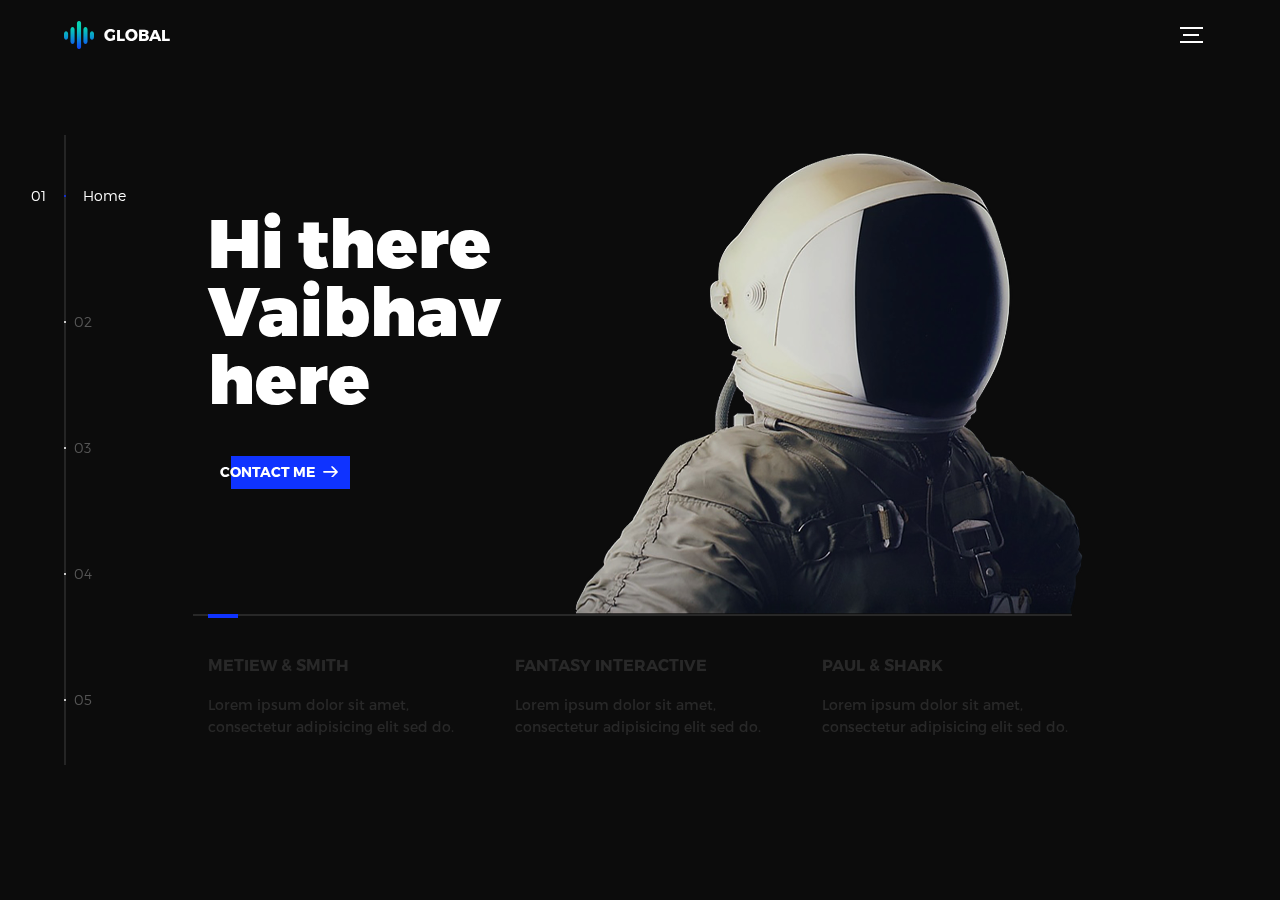
==== index.html @ 896d5d70 "Add files via upload" ====
<!DOCTYPE html>
<html lang="en">
<head>
  <title>Global</title>
  <meta charset="utf-8">
  <meta name="viewport" content="width=device-width, initial-scale=1">
  <meta http-equiv="X-UA-Compatible" content="IE=edge">
  <meta name="description" content="HTML5 website template">
  <meta name="keywords" content="global, template, html, sass, jquery">
  <meta name="author" content="Bucky Maler">
  <link rel="stylesheet" href="assets/css/main.css">
</head>
<body>

<!-- notification for small viewports and landscape oriented smartphones -->
<div class="device-notification">
  <a class="device-notification--logo" href="#0">
    <img src="assets/img/logo.png" alt="Global">
    <p>Global</p>
  </a>
  <p class="device-notification--message">Global has so much to offer that we must request you orient your device to portrait or find a larger screen. You won't be disappointed.</p>
</div>

<div class="perspective effect-rotate-left">
  <div class="container"><div class="outer-nav--return"></div>
    <div id="viewport" class="l-viewport">
      <div class="l-wrapper">
        <header class="header">
          <a class="header--logo" href="#0">
            <img src="assets/img/logo.png" alt="Global">
            <p>Global</p>
          </a>
          <button class="header--cta cta">contact me Us</button>
          <div class="header--nav-toggle">
            <span></span>
          </div>
        </header>
        <nav class="l-side-nav">
          <ul class="side-nav">
            <li class="is-active"><span>Home</span></li>
            <li><span>Works</span></li>
            <li><span>About</span></li>
            <li><span>Contact</span></li>
            <li><span>Lets Connect</span></li>
          </ul>
        </nav>
        <ul class="l-main-content main-content">
          <li class="l-section section section--is-active">
            <div class="intro">
              <div class="intro--banner">
                <h1>Hi there<br>Vaibhav<br>here</h1>
                <button class="cta">Contact me
                  <svg version="1.1" id="Layer_1" xmlns="http://www.w3.org/2000/svg" xmlns:xlink="http://www.w3.org/1999/xlink" x="0px" y="0px" viewBox="0 0 150 118" style="enable-background:new 0 0 150 118;" xml:space="preserve">
                  <g transform="translate(0.000000,118.000000) scale(0.100000,-0.100000)">
                    <path d="M870,1167c-34-17-55-57-46-90c3-15,81-100,194-211l187-185l-565-1c-431,0-571-3-590-13c-55-28-64-94-18-137c21-20,33-20,597-20h575l-192-193C800,103,794,94,849,39c20-20,39-29,61-29c28,0,63,30,298,262c147,144,272,271,279,282c30,51,23,60-219,304C947,1180,926,1196,870,1167z"/>
                  </g>
                  </svg>
                  <span class="btn-background"></span>
                </button>
                <img src="assets/img/introduction-visual.png" alt="Welcome">
              </div>
              <div class="intro--options">
                <a href="#0">
                  <h3>Metiew &amp; Smith</h3>
                  <p>Lorem ipsum dolor sit amet, consectetur adipisicing elit sed do.</p>
                </a>
                <a href="#0">
                  <h3>Fantasy interactive</h3>
                  <p>Lorem ipsum dolor sit amet, consectetur adipisicing elit sed do.</p>
                </a>
                <a href="#0">
                  <h3>Paul &amp; shark</h3>
                  <p>Lorem ipsum dolor sit amet, consectetur adipisicing elit sed do.</p>
                </a>
              </div>
            </div>
          </li>
          <li class="l-section section">
            <div class="work">
              <h2>Selected work</h2>
              <div class="work--lockup">
                <ul class="slider">
                  <li class="slider--item slider--item-left">
                    <a href="#0">
                      <div class="slider--item-image">
                        <img src="assets/img/work-victory.jpg" alt="Victory">
                      </div>
                      <p class="slider--item-title">Victory</p>
                      <p class="slider--item-description">Lorem ipsum dolor sit amet, consectetur adipisicing elit sed do.</p>
                    </a>
                  </li>
                  <li class="slider--item slider--item-center">
                    <a href="#0">
                      <div class="slider--item-image">
                        <img src="assets/img/work-metiew-smith.jpg" alt="Metiew and Smith">
                      </div>
                      <p class="slider--item-title">Metiew &amp; Smith</p>
                      <p class="slider--item-description">Lorem ipsum dolor sit amet, consectetur adipisicing elit sed do.</p>
                    </a>
                  </li>
                  <li class="slider--item slider--item-right">
                    <a href="#0">
                      <div class="slider--item-image">
                        <img src="assets/img/work-alex-nowak.jpg" alt="Alex Nowak">
                      </div>
                      <p class="slider--item-title">Alex Nowak</p>
                      <p class="slider--item-description">Lorem ipsum dolor sit amet, consectetur adipisicing elit sed do.</p>
                    </a>
                  </li>
                </ul>
                <div class="slider--prev">
                  <svg version="1.1" id="Layer_1" xmlns="http://www.w3.org/2000/svg" xmlns:xlink="http://www.w3.org/1999/xlink" x="0px" y="0px"
                  viewBox="0 0 150 118" style="enable-background:new 0 0 150 118;" xml:space="preserve">
                  <g transform="translate(0.000000,118.000000) scale(0.100000,-0.100000)">
                    <path d="M561,1169C525,1155,10,640,3,612c-3-13,1-36,8-52c8-15,134-145,281-289C527,41,562,10,590,10c22,0,41,9,61,29
                    c55,55,49,64-163,278L296,510h575c564,0,576,0,597,20c46,43,37,109-18,137c-19,10-159,13-590,13l-565,1l182,180
                    c101,99,187,188,193,199c16,30,12,57-12,84C631,1174,595,1183,561,1169z"/>
                  </g>
                  </svg>
                </div>
                <div class="slider--next">
                  <svg version="1.1" id="Layer_1" xmlns="http://www.w3.org/2000/svg" xmlns:xlink="http://www.w3.org/1999/xlink" x="0px" y="0px" viewBox="0 0 150 118" style="enable-background:new 0 0 150 118;" xml:space="preserve">
                  <g transform="translate(0.000000,118.000000) scale(0.100000,-0.100000)">
                    <path d="M870,1167c-34-17-55-57-46-90c3-15,81-100,194-211l187-185l-565-1c-431,0-571-3-590-13c-55-28-64-94-18-137c21-20,33-20,597-20h575l-192-193C800,103,794,94,849,39c20-20,39-29,61-29c28,0,63,30,298,262c147,144,272,271,279,282c30,51,23,60-219,304C947,1180,926,1196,870,1167z"/>
                  </g>
                  </svg>
                </div>
              </div>
            </div>
          </li>
          <li class="l-section section">
            <div class="about">
              <div class="about--banner">
                <h2>We<br>believe in<br>passionate<br>people</h2>
                <a href="#0">Career
                  <span>
                    <svg version="1.1" id="Layer_1" xmlns="http://www.w3.org/2000/svg" xmlns:xlink="http://www.w3.org/1999/xlink" x="0px" y="0px" viewBox="0 0 150 118" style="enable-background:new 0 0 150 118;" xml:space="preserve">
                    <g transform="translate(0.000000,118.000000) scale(0.100000,-0.100000)">
                      <path d="M870,1167c-34-17-55-57-46-90c3-15,81-100,194-211l187-185l-565-1c-431,0-571-3-590-13c-55-28-64-94-18-137c21-20,33-20,597-20h575l-192-193C800,103,794,94,849,39c20-20,39-29,61-29c28,0,63,30,298,262c147,144,272,271,279,282c30,51,23,60-219,304C947,1180,926,1196,870,1167z"/>
                    </g>
                    </svg>
                  </span>
                </a>
                <img src="assets/img/about-visual.png" alt="About Us">
              </div>
              <div class="about--options">
                <a href="#0">
                  <h3>Winners</h3>
                </a>
                <a href="#0">
                  <h3>Philosophy</h3>
                </a>
                <a href="#0">
                  <h3>History</h3>
                </a>
              </div>
            </div>
          </li>
          <li class="l-section section">
            <div class="contact">
              <div class="contact--lockup">
                <div class="modal">
                  <div class="modal--information">
                    <p>Pawia 5, 31-154 Kraków, Poland</p>
                    <a href="mailto:ouremail@gmail.com">ouremail@gmail.com</a>
                    <a href="tel:+148126287560">+48 12 628 75 60</a>
                  </div>
                  <ul class="modal--options">
                    <li><a href="#0">Bēhance</a></li>
                    <li><a href="#0">dribbble</a></li>
                    <li><a href="mailto:ouremail@gmail.com">Contact Us</a></li>
                  </ul>
                </div>
              </div>
            </div>
          </li>
          <li class="l-section section">
            <div class="hire">
              <h2>You want us to do</h2>
              <!-- checkout formspree.io for easy form setup -->
              <form class="work-request">
                <div class="work-request--options">
                  <span class="options-a">
                    <input id="opt-1" type="checkbox" value="Video editing">
                    <label for="opt-1">
                      <svg version="1.1" id="Layer_1" xmlns="http://www.w3.org/2000/svg" xmlns:xlink="http://www.w3.org/1999/xlink" x="0px" y="0px"
                      viewBox="0 0 150 111" style="enable-background:new 0 0 150 111;" xml:space="preserve">
                      <g transform="translate(0.000000,111.000000) scale(0.100000,-0.100000)">
                        <path d="M950,705L555,310L360,505C253,612,160,700,155,700c-6,0-44-34-85-75l-75-75l278-278L550-5l475,475c261,261,475,480,475,485c0,13-132,145-145,145C1349,1100,1167,922,950,705z"/>
                      </g>
                      </svg>
                      Video editing
                    </label>
                    <input id="opt-2" type="checkbox" value="graphic design">
                    <label for="opt-2">
                      <svg version="1.1" id="Layer_1" xmlns="http://www.w3.org/2000/svg" xmlns:xlink="http://www.w3.org/1999/xlink" x="0px" y="0px"
                      viewBox="0 0 150 111" style="enable-background:new 0 0 150 111;" xml:space="preserve">
                      <g transform="translate(0.000000,111.000000) scale(0.100000,-0.100000)">
                        <path d="M950,705L555,310L360,505C253,612,160,700,155,700c-6,0-44-34-85-75l-75-75l278-278L550-5l475,475c261,261,475,480,475,485c0,13-132,145-145,145C1349,1100,1167,922,950,705z"/>
                      </g>
                      </svg>
                      Graphic Design
                    </label>
                    <input id="opt-3" type="checkbox" value="motion design">
                    <label for="opt-3">
                      <svg version="1.1" id="Layer_1" xmlns="http://www.w3.org/2000/svg" xmlns:xlink="http://www.w3.org/1999/xlink" x="0px" y="0px"
                      viewBox="0 0 150 111" style="enable-background:new 0 0 150 111;" xml:space="preserve">
                      <g transform="translate(0.000000,111.000000) scale(0.100000,-0.100000)">
                        <path d="M950,705L555,310L360,505C253,612,160,700,155,700c-6,0-44-34-85-75l-75-75l278-278L550-5l475,475c261,261,475,480,475,485c0,13-132,145-145,145C1349,1100,1167,922,950,705z"/>
                      </g>
                      </svg>
                      Motion Design
                    </label>
                  </span>
                  <span class="options-b">
                    <input id="opt-5" type="checkbox" value="webdesign">
                    <label for="opt-5">
                      <svg version="1.1" id="Layer_1" xmlns="http://www.w3.org/2000/svg" xmlns:xlink="http://www.w3.org/1999/xlink" x="0px" y="0px"
                      viewBox="0 0 150 111" style="enable-background:new 0 0 150 111;" xml:space="preserve">
                      <g transform="translate(0.000000,111.000000) scale(0.100000,-0.100000)">
                        <path d="M950,705L555,310L360,505C253,612,160,700,155,700c-6,0-44-34-85-75l-75-75l278-278L550-5l475,475c261,261,475,480,475,485c0,13-132,145-145,145C1349,1100,1167,922,950,705z"/>
                      </g>
                      </svg>
                      Webdesign
                    </label>
                    <input id="opt-6" type="checkbox" value="marketing">
                    <label for="opt-6">
                      <svg version="1.1" id="Layer_1" xmlns="http://www.w3.org/2000/svg" xmlns:xlink="http://www.w3.org/1999/xlink" x="0px" y="0px"
                      viewBox="0 0 150 111" style="enable-background:new 0 0 150 111;" xml:space="preserve">
                      <g transform="translate(0.000000,111.000000) scale(0.100000,-0.100000)">
                        <path d="M950,705L555,310L360,505C253,612,160,700,155,700c-6,0-44-34-85-75l-75-75l278-278L550-5l475,475c261,261,475,480,475,485c0,13-132,145-145,145C1349,1100,1167,922,950,705z"/>
                      </g>
                      </svg>
                      Marketing
                    </label>
                  </span>
                </div>
                <div class="work-request--information">
                  <div class="information-name">
                    <input id="name" type="text" spellcheck="false">
                    <label for="name">Name</label>
                  </div>
                  <div class="information-email">
                    <input id="email" type="email" spellcheck="false">
                    <label for="email">Email</label>
                  </div>
                </div>
                <input type="submit" value="Send Request">
              </form>
            </div>
          </li>
        </ul>
      </div>
    </div>
  </div>
  <ul class="outer-nav">
    <li class="is-active">Home</li>
    <li>Works</li>
    <li>About</li>
    <li>Contact</li>
    <li>Lets Connect </li>
  </ul>
</div>

<script src="https://ajax.googleapis.com/ajax/libs/jquery/2.2.4/jquery.min.js"></script>
<script>window.jQuery || document.write('<script src="assets/js/vendor/jquery-2.2.4.min.js"><\/script>')</script>
<script src="assets/js/functions-min.js"></script>
</body>
</html>
---- assets/css/main.css ----
@font-face{font-family:'Montserrat';src:url("fonts/Montserrat-Black.eot");src:local("☺"),url("fonts/Montserrat-Black.woff") format("woff"),url("fonts/Montserrat-Black.ttf") format("truetype"),url("fonts/Montserrat-Black.svg") format("svg");font-weight:900;font-style:normal}@font-face{font-family:'Montserrat';src:url("fonts/Montserrat-Bold.eot");src:local("☺"),url("fonts/Montserrat-Bold.woff") format("woff"),url("fonts/Montserrat-Bold.ttf") format("truetype"),url("fonts/Montserrat-Bold.svg") format("svg");font-weight:700;font-style:normal}@font-face{font-family:'Montserrat';src:url("fonts/Montserrat-Regular.eot");src:local("☺"),url("fonts/Montserrat-Regular.woff") format("woff"),url("fonts/Montserrat-Regular.ttf") format("truetype"),url("fonts/Montserrat-Regular.svg") format("svg");font-weight:400;font-style:normal}@font-face{font-family:'Montserrat';src:url("fonts/Montserrat-Light.eot");src:local("☺"),url("fonts/Montserrat-Light.woff") format("woff"),url("fonts/Montserrat-Light.ttf") format("truetype"),url("fonts/Montserrat-Light.svg") format("svg");font-weight:300;font-style:normal}/*! normalize.css v3.0.2 | MIT License | git.io/normalize */html{font-family:sans-serif;-ms-text-size-adjust:100%;-webkit-text-size-adjust:100%}body{margin:0}article,aside,details,figcaption,figure,footer,header,hgroup,main,menu,nav,section,summary{display:block}audio,canvas,progress,video{display:inline-block;vertical-align:baseline}audio:not([controls]){display:none;height:0}[hidden],template{display:none}a{background-color:transparent}a:active,a:hover{outline:0}abbr[title]{border-bottom:1px dotted}b,strong{font-weight:bold}dfn{font-style:italic}h1{font-size:2em;margin:0.67em 0}mark{background:#ff0;color:#000}small{font-size:80%}sub,sup{font-size:75%;line-height:0;position:relative;vertical-align:baseline}sup{top:-0.5em}sub{bottom:-0.25em}img{border:0}svg:not(:root){overflow:hidden}figure{margin:1em 40px}hr{box-sizing:content-box;height:0}pre{overflow:auto}code,kbd,pre,samp{font-family:monospace, monospace;font-size:1em}button,input,optgroup,select,textarea{color:inherit;font:inherit;margin:0}button{overflow:visible}button,select{text-transform:none}button,html input[type="button"],input[type="reset"],input[type="submit"]{-webkit-appearance:button;cursor:pointer}button[disabled],html input[disabled]{cursor:default}button::-moz-focus-inner,input::-moz-focus-inner{border:0;padding:0}input{line-height:normal}input[type="checkbox"],input[type="radio"]{box-sizing:border-box;padding:0}input[type="number"]::-webkit-inner-spin-button,input[type="number"]::-webkit-outer-spin-button{height:auto}input[type="search"]{-webkit-appearance:textfield;box-sizing:content-box}input[type="search"]::-webkit-search-cancel-button,input[type="search"]::-webkit-search-decoration{-webkit-appearance:none}fieldset{border:1px solid #c0c0c0;margin:0 2px;padding:0.35em 0.625em 0.75em}legend{border:0;padding:0}textarea{overflow:auto}optgroup{font-weight:bold}table{border-collapse:collapse;border-spacing:0}td,th{padding:0}::-moz-selection{background:#FFF498}::selection{background:#FFF498}::-moz-selection{background:#FFF498}img::-moz-selection{background:transparent}img::selection{background:transparent}img::-moz-selection{background:transparent}body{-webkit-tap-highlight-color:#FFF498}body{background-color:#0c0c0c;font-size:14px;line-height:1.6;font-family:"Montserrat",sans-serif;color:#fff;-webkit-font-smoothing:antialiased;-webkit-text-size-adjust:100%}.l-viewport{position:relative;width:100%;height:100vh;box-shadow:0 0 45px 5px rgba(0,0,0,0.85);overflow:hidden}.l-wrapper{position:relative;width:1440px;max-width:90%;height:100%;margin:0 auto}.l-side-nav{position:absolute;left:0;display:-webkit-box;display:-webkit-flex;display:-ms-flexbox;display:flex;height:100%;-webkit-box-align:center;-webkit-align-items:center;-ms-flex-align:center;align-items:center}.l-side-nav::before{content:"";position:absolute;top:50%;left:0;-webkit-transform:translateY(-50%);transform:translateY(-50%);width:2px;height:70%;max-height:750px;background-color:#555;opacity:.35;z-index:10}@media (max-width: 1180px){.l-side-nav{display:none}}.l-main-content{position:relative;width:100%;height:100%;margin:0;padding:0;list-style:none}.l-section{position:absolute;width:100%;height:100%}.device-notification{display:none;position:fixed;top:0;left:0;width:100%;height:100%;-webkit-box-orient:vertical;-webkit-box-direction:normal;-webkit-flex-direction:column;-ms-flex-direction:column;flex-direction:column;-webkit-box-align:center;-webkit-align-items:center;-ms-flex-align:center;-ms-grid-row-align:center;align-items:center;-webkit-box-pack:center;-webkit-justify-content:center;-ms-flex-pack:center;justify-content:center;background-color:#0c0c0c;z-index:12}.device-notification--logo{display:-webkit-box;display:-webkit-flex;display:-ms-flexbox;display:flex;-webkit-box-align:center;-webkit-align-items:center;-ms-flex-align:center;align-items:center;text-decoration:none;color:#fff}.device-notification--logo p{margin:0 0 0 10px;font-size:16px;font-weight:700;text-transform:uppercase}.device-notification--message{width:70%;margin:30px 0 0 0;font-weight:700;text-align:center}@media (max-width: 767px) and (min-width: 601px) and (max-height: 680px){.device-notification{display:-webkit-box;display:-webkit-flex;display:-ms-flexbox;display:flex}}@media (max-width: 600px) and (min-width: 480px) and (max-height: 580px){.device-notification{display:-webkit-box;display:-webkit-flex;display:-ms-flexbox;display:flex}}@media (max-width: 736px) and (min-width: 360px) and (orientation: landscape){.device-notification{display:-webkit-box;display:-webkit-flex;display:-ms-flexbox;display:flex}}@media(max-width: 359px){.device-notification{display:-webkit-box;display:-webkit-flex;display:-ms-flexbox;display:flex}}.section{opacity:0;visibility:hidden;-webkit-transition:opacity .4s ease-in-out,visibility 0s .4s;transition:opacity .4s ease-in-out,visibility 0s .4s}.section--is-active{opacity:1;visibility:visible;z-index:1;-webkit-transition:opacity .4s ease-in-out .4s;transition:opacity .4s ease-in-out .4s}.section--next{-webkit-transform:translateY(-45px);transform:translateY(-45px);-webkit-transition:-webkit-transform .4s ease-in-out;transition:-webkit-transform .4s ease-in-out;transition:transform .4s ease-in-out;transition:transform .4s ease-in-out, -webkit-transform .4s ease-in-out}.section--prev{-webkit-transform:translateY(45px);transform:translateY(45px);-webkit-transition:-webkit-transform .4s ease-in-out;transition:-webkit-transform .4s ease-in-out;transition:transform .4s ease-in-out;transition:transform .4s ease-in-out, -webkit-transform .4s ease-in-out}.header{position:absolute;top:0;left:0;display:-webkit-box;display:-webkit-flex;display:-ms-flexbox;display:flex;width:100%;height:70px;-webkit-box-align:center;-webkit-align-items:center;-ms-flex-align:center;align-items:center;-webkit-box-pack:justify;-webkit-justify-content:space-between;-ms-flex-pack:justify;justify-content:space-between;z-index:10}.header--logo{display:-webkit-box;display:-webkit-flex;display:-ms-flexbox;display:flex;-webkit-box-align:center;-webkit-align-items:center;-ms-flex-align:center;align-items:center;text-decoration:none;color:#fff}.header--logo p{margin:0 0 0 10px;font-size:16px;font-weight:700;text-transform:uppercase}.header--nav-toggle{display:-webkit-box;display:-webkit-flex;display:-ms-flexbox;display:flex;width:50px;height:50px;-webkit-box-orient:vertical;-webkit-box-direction:normal;-webkit-flex-direction:column;-ms-flex-direction:column;flex-direction:column;-webkit-box-align:center;-webkit-align-items:center;-ms-flex-align:center;align-items:center;-webkit-box-pack:center;-webkit-justify-content:center;-ms-flex-pack:center;justify-content:center;cursor:pointer}.header--nav-toggle span,.header--nav-toggle::before,.header--nav-toggle::after{content:"";position:relative;width:16px;height:2px;background-color:#fff}.header--nav-toggle::before{bottom:5px;width:23px}.header--nav-toggle::after{top:5px;width:23px}.header--cta{position:absolute;top:50%;left:50%;-webkit-transform:translate(-50%, -50%);transform:translate(-50%, -50%);padding:0 20px;line-height:30px;text-decoration:none;color:#fff;font-weight:700;text-transform:uppercase;background-color:#0f33ff;border:none;opacity:0;visibility:hidden;-webkit-transition:opacity .4s ease-in-out,visibility 0s .4s;transition:opacity .4s ease-in-out,visibility 0s .4s}.header--cta:focus{outline:none}.header--cta.is-active{opacity:1;visibility:visible;-webkit-transition:opacity .4s ease-in-out .4s;transition:opacity .4s ease-in-out .4s}@media (max-width: 767px){.header--cta{display:none}}.side-nav{position:relative;display:-webkit-box;display:-webkit-flex;display:-ms-flexbox;display:flex;width:100px;height:70%;max-height:750px;-webkit-box-orient:vertical;-webkit-box-direction:normal;-webkit-flex-direction:column;-ms-flex-direction:column;flex-direction:column;-webkit-justify-content:space-around;-ms-flex-pack:distribute;justify-content:space-around;margin:0;padding:0;list-style-position:inside;z-index:10}.side-nav>li{position:relative;top:-5px;color:#fff;font-size:6px;cursor:pointer}.side-nav>li span{position:relative;top:3px;left:10px;color:#fff;font-size:14px;font-weight:300;opacity:0;visibility:hidden}.side-nav>li::before{position:absolute;top:3px;left:10px;color:#555;font-size:14px;font-weight:300}.side-nav li:nth-child(1)::before{content:"01"}.side-nav li:nth-child(2)::before{content:"02"}.side-nav li:nth-child(3)::before{content:"03"}.side-nav li:nth-child(4)::before{content:"04"}.side-nav li:nth-child(5)::before{content:"05"}.side-nav li.is-active{color:#0f33ff;-webkit-transition:color .4s ease-in-out;transition:color .4s ease-in-out}.side-nav li.is-active span{opacity:1;visibility:visible;-webkit-transition:opacity .4s ease-in-out;transition:opacity .4s ease-in-out}.side-nav li.is-active::before{left:-33px;color:#fff}.intro{position:relative;display:-webkit-box;display:-webkit-flex;display:-ms-flexbox;display:flex;width:900px;max-width:75%;height:100%;-webkit-box-orient:vertical;-webkit-box-direction:normal;-webkit-flex-direction:column;-ms-flex-direction:column;flex-direction:column;-webkit-box-pack:center;-webkit-justify-content:center;-ms-flex-pack:center;justify-content:center;margin:0 auto}@media (max-width: 1180px){.intro{max-width:100%}}.intro--banner{position:relative;height:475px}.intro--banner::before{content:"";position:absolute;bottom:20px;left:-15px;right:0;height:2px;background-color:#282828}.intro--banner::after{content:"";position:absolute;bottom:18px;left:0;width:30px;height:4px;background-color:#0f33ff}.intro--banner h1{position:relative;font-size:68px;font-weight:900;line-height:1;z-index:1}.intro--banner button{position:relative;padding:5px 17px 5px 12px;font-weight:700;text-transform:uppercase;background-color:transparent;border:none}.intro--banner button .btn-background{position:absolute;top:0;left:23px;right:0;height:100%;background-color:#0f33ff;z-index:-1;-webkit-transition:left .2s ease-in-out;transition:left .2s ease-in-out}.intro--banner button:hover .btn-background{left:0}.intro--banner button:focus{outline:none}.intro--banner button svg{position:relative;left:5px;width:15px;fill:#fff}.intro--banner img{position:absolute;bottom:21px;right:-12px}.intro--options{display:-webkit-box;display:-webkit-flex;display:-ms-flexbox;display:flex;-webkit-box-pack:justify;-webkit-justify-content:space-between;-ms-flex-pack:justify;justify-content:space-between;margin:0;padding:0;list-style:none}.intro--options>a{max-width:250px;text-decoration:none;color:#282828;-webkit-transition:color .2s ease-in-out;transition:color .2s ease-in-out}.intro--options>a:hover{color:#fff}.intro--options h3{font-size:16px;text-transform:uppercase}.intro--options p{margin-bottom:0}@media (max-width: 900px){.intro--banner{height:380px}.intro--banner h1{font-size:55px}.intro--banner img{width:430px}.intro--options>a{margin-right:30px}.intro--options>a:last-child{margin-right:0}}@media (max-width: 767px){.intro--banner{height:305px}.intro--banner h1{font-size:44px}.intro--banner img{width:330px}.intro--options{display:block}.intro--options>a{display:block;max-width:100%;margin:0 0 30px 0}.intro--options>a:last-child{margin-bottom:0}}@media (max-width: 600px){.intro--banner{height:360px}.intro--banner h1{font-size:55px}.intro--banner img{display:none}}@media (max-width: 600px) and (max-height: 750px){.intro--banner{height:auto}.intro--banner::before,.intro--banner::after{display:none}.intro--banner h1{margin-top:0}.intro--options{display:none}}.work{position:relative;display:-webkit-box;display:-webkit-flex;display:-ms-flexbox;display:flex;width:960px;max-width:80%;height:100%;-webkit-box-orient:vertical;-webkit-box-direction:normal;-webkit-flex-direction:column;-ms-flex-direction:column;flex-direction:column;-webkit-box-pack:center;-webkit-justify-content:center;-ms-flex-pack:center;justify-content:center;margin:0 auto}@media (max-width: 1180px){.work{max-width:100%}}.work h2{margin:0 0 20px 0;font-size:30px;text-align:center}.work--lockup{position:relative}.work--lockup .slider{position:relative;display:-webkit-box;display:-webkit-flex;display:-ms-flexbox;display:flex;width:80%;margin:0 auto;padding:0;list-style:none}.work--lockup .slider--item{position:absolute;display:none;text-align:center}.work--lockup .slider--item a{text-decoration:none;color:#858585}.work--lockup .slider--item-title{margin-top:10px;font-size:12px;font-weight:700;text-transform:uppercase}.work--lockup .slider--item-description{display:none;max-width:250px;margin:0 auto}.work--lockup .slider--item-image{width:150px;height:150px;margin:0 auto;border-radius:50%;overflow:hidden}.work--lockup .slider--item-image img{width:100%}.work--lockup .slider--item-left{top:50%;left:0;-webkit-transform:translateY(-50%);transform:translateY(-50%);display:block}.work--lockup .slider--item-right{top:50%;right:0;-webkit-transform:translateY(-50%);transform:translateY(-50%);display:block}.work--lockup .slider--item-center{position:relative;top:30px;left:50%;-webkit-transform:translateX(-50%);transform:translateX(-50%);display:block}.work--lockup .slider--item-center a{color:#fff}.work--lockup .slider--item-center .slider--item-title{margin-top:25px;font-size:16px}.work--lockup .slider--item-center .slider--item-description{display:block}.work--lockup .slider--item-center .slider--item-image{width:300px;height:300px}.work--lockup .slider--next,.work--lockup .slider--prev{position:absolute;top:160px;display:-webkit-box;display:-webkit-flex;display:-ms-flexbox;display:flex;width:50px;height:50px;-webkit-box-align:center;-webkit-align-items:center;-ms-flex-align:center;align-items:center;-webkit-box-pack:center;-webkit-justify-content:center;-ms-flex-pack:center;justify-content:center;background-color:#282828;border-radius:50%;cursor:pointer}.work--lockup .slider--next svg,.work--lockup .slider--prev svg{width:20px;fill:#fff}.work--lockup .slider--next{right:0}.work--lockup .slider--prev{left:0}@media (max-width: 900px){.work--lockup .slider--item-image{width:120px;height:120px}.work--lockup .slider--item-center .slider--item-image{width:240px;height:240px}.work--lockup .slider--next,.work--lockup .slider--prev{top:130px}}@media (max-width: 767px){.work--lockup .slider{width:75%}.work--lockup .slider--item-image{width:90px;height:90px}.work--lockup .slider--item-center .slider--item-image{width:190px;height:190px}.work--lockup .slider--next,.work--lockup .slider--prev{top:105px}}@media (max-width: 600px){.work--lockup .slider{width:auto}.work--lockup .slider--item-left,.work--lockup .slider--item-right{display:none}}.about{position:relative;display:-webkit-box;display:-webkit-flex;display:-ms-flexbox;display:flex;width:900px;max-width:75%;height:100%;-webkit-box-orient:vertical;-webkit-box-direction:normal;-webkit-flex-direction:column;-ms-flex-direction:column;flex-direction:column;-webkit-box-pack:center;-webkit-justify-content:center;-ms-flex-pack:center;justify-content:center;margin:0 auto}@media (max-width: 1180px){.about{max-width:100%}}.about--banner{position:relative;height:475px}.about--banner::before{content:"";position:absolute;top:20px;left:200px;-webkit-transform:rotate(-25deg);transform:rotate(-25deg);border:5px solid #0f33ff;border-right-color:transparent;border-bottom-color:transparent}.about--banner::after{content:"";position:absolute;top:75px;left:400px;-webkit-transform:rotate(45deg);transform:rotate(45deg);width:10px;height:10px;background-color:#0f33ff}.about--banner h2{position:relative;margin-top:35px;font-size:68px;font-weight:900;line-height:1;z-index:1}.about--banner h2::before{content:"";position:absolute;top:60px;left:268px;width:30px;height:30px;background-color:#0f33ff;border-radius:50%}.about--banner h2::after{content:"";position:absolute;top:255px;left:255px;width:10px;height:10px;background-color:#0f33ff}.about--banner a{padding:5px 17px 5px 0;text-decoration:none;color:#fff;font-weight:700;text-transform:uppercase;background-color:transparent}.about--banner a:hover svg{left:10px}.about--banner a svg{position:relative;left:5px;width:15px;fill:#fff;-webkit-transition:left .2s ease-in-out;transition:left .2s ease-in-out}.about--banner img{position:absolute;bottom:-90px;right:-12px}.about--options{display:-webkit-box;display:-webkit-flex;display:-ms-flexbox;display:flex;max-width:600px;-webkit-box-pack:justify;-webkit-justify-content:space-between;-ms-flex-pack:justify;justify-content:space-between;margin:0;padding:0;list-style:none}.about--options>a{position:relative;width:150px;height:75px;text-decoration:none;color:#fff;border:10px solid #0f33ff;background-position:center;background-size:cover;background-repeat:no-repeat}.about--options>a:nth-child(1){background-image:url("../img/about-winners.jpg")}.about--options>a:nth-child(2){background-image:url("../img/about-philosophy.jpg")}.about--options>a:nth-child(3){background-image:url("../img/about-history.jpg")}.about--options>a:hover h3{bottom:-50px}.about--options h3{position:absolute;bottom:-38px;left:10px;font-size:16px;text-transform:uppercase;-webkit-transition:bottom .2s ease-in-out,left .2s ease-in-out;transition:bottom .2s ease-in-out,left .2s ease-in-out}@media (max-width: 767px){.about--banner{height:305px}.about--banner::before{top:0;left:125px}.about--banner::after{top:35px;left:260px}.about--banner h2{margin-top:10px;font-size:44px}.about--banner h2::before{top:28px;left:168px}.about--banner h2::after{top:163px;left:163px}.about--banner img{width:315px}}@media (max-width: 600px){.about--banner{height:auto}.about--banner::before{left:155px}.about--banner::after{left:310px}.about--banner h2{margin-top:0;font-size:55px}.about--banner h2::before{top:43px;left:214px}.about--banner h2::after{top:205px;left:205px}.about--banner img{display:none}.about--options{display:none}}.contact{position:fixed;top:0;left:0;width:100%;height:100%;background-image:url("../img/contact-visual.png");background-position:center;background-size:cover;background-repeat:no-repeat}.contact--lockup{position:relative;display:-webkit-box;display:-webkit-flex;display:-ms-flexbox;display:flex;width:900px;max-width:75%;height:100%;-webkit-box-align:center;-webkit-align-items:center;-ms-flex-align:center;align-items:center;-webkit-box-pack:end;-webkit-justify-content:flex-end;-ms-flex-pack:end;justify-content:flex-end;margin:0 auto}@media (max-width: 1180px){.contact--lockup{max-width:90%}}@media (max-width: 767px){.contact--lockup{-webkit-box-pack:center;-webkit-justify-content:center;-ms-flex-pack:center;justify-content:center}}.contact--lockup .modal{padding:45px 45px;text-align:center;background-color:#0c0c0c;box-shadow:0 0 30px 0 rgba(0,0,0,0.75)}.contact--lockup .modal--information p,.contact--lockup .modal--information a{display:block;margin:14px 0;text-decoration:none;color:#fff;font-weight:700}.contact--lockup .modal--information p{margin-top:0}.contact--lockup .modal--options{margin:0;padding:0;list-style:none}.contact--lockup .modal--options>li{width:130px;margin:0 auto 25px auto}.contact--lockup .modal--options li:nth-child(1){background-color:#1769ff}.contact--lockup .modal--options li:nth-child(2){background-color:#ea4c89}.contact--lockup .modal--options li:nth-child(3){margin-bottom:0;background-color:#0f33ff;text-transform:uppercase}.contact--lockup .modal--options a{display:block;width:100%;padding:8px 0;text-decoration:none;color:#fff;font-weight:700}.hire{position:relative;display:-webkit-box;display:-webkit-flex;display:-ms-flexbox;display:flex;width:700px;max-width:75%;height:100%;-webkit-box-orient:vertical;-webkit-box-direction:normal;-webkit-flex-direction:column;-ms-flex-direction:column;flex-direction:column;-webkit-box-pack:center;-webkit-justify-content:center;-ms-flex-pack:center;justify-content:center;margin:0 auto}@media (max-width: 1180px){.hire{max-width:100%}}.hire h2{margin:0 0 20px 0;font-size:30px;text-align:center}.work-request{display:-webkit-box;display:-webkit-flex;display:-ms-flexbox;display:flex;width:100%;-webkit-box-orient:vertical;-webkit-box-direction:normal;-webkit-flex-direction:column;-ms-flex-direction:column;flex-direction:column;-webkit-box-align:center;-webkit-align-items:center;-ms-flex-align:center;align-items:center;color:#fff}.work-request input[type="submit"]{width:400px;max-width:100%;line-height:50px;font-size:16px;font-weight:700;text-transform:uppercase;background-color:#0f33ff;border:none;border-radius:0}.work-request input[type="submit"]:focus{outline:none}.work-request--options{display:-webkit-box;display:-webkit-flex;display:-ms-flexbox;display:flex;width:100%;-webkit-box-orient:vertical;-webkit-box-direction:normal;-webkit-flex-direction:column;-ms-flex-direction:column;flex-direction:column;-webkit-box-align:center;-webkit-align-items:center;-ms-flex-align:center;align-items:center;margin:30px 0}.work-request--options .options-a{display:-webkit-box;display:-webkit-flex;display:-ms-flexbox;display:flex;width:100%;-webkit-box-pack:justify;-webkit-justify-content:space-between;-ms-flex-pack:justify;justify-content:space-between}.work-request--options .options-b{display:-webkit-box;display:-webkit-flex;display:-ms-flexbox;display:flex;width:72%;-webkit-flex-wrap:wrap;-ms-flex-wrap:wrap;flex-wrap:wrap;-webkit-justify-content:space-around;-ms-flex-pack:distribute;justify-content:space-around}.work-request--options label{display:block;width:200px;margin-bottom:30px;line-height:50px;font-size:16px;font-weight:700;text-align:center;border:2px solid #fff;cursor:pointer;-webkit-transition:background-color .2s ease-in-out,border-color .2s ease-in-out;transition:background-color .2s ease-in-out,border-color .2s ease-in-out}.work-request--options label svg{position:relative;left:-5px;width:0;fill:#fff;-webkit-transition:width .2s ease-in-out;transition:width .2s ease-in-out}.work-request--options input[type="checkbox"]{display:none}.work-request--options input[type="checkbox"]:checked+label{background-color:#0f33ff;border-color:#0f33ff}.work-request--options input[type="checkbox"]:checked+label svg{width:15px}.work-request--information{display:-webkit-box;display:-webkit-flex;display:-ms-flexbox;display:flex;width:100%;-webkit-box-pack:justify;-webkit-justify-content:space-between;-ms-flex-pack:justify;justify-content:space-between;margin-bottom:60px}.work-request--information .information-name,.work-request--information .information-email{position:relative;width:45%;height:50px;font-size:30px;font-weight:300}.work-request--information input[type="text"],.work-request--information input[type="email"]{width:100%;padding:0 0 5px 0;background-color:transparent;border:none;border-bottom:1px solid #fff;border-radius:0}.work-request--information input[type="text"]:focus,.work-request--information input[type="email"]:focus{outline:none;background-color:#0c0c0c}.work-request--information label{position:absolute;top:0;left:0;pointer-events:none;-webkit-transition:top .2s ease-in-out,font-size .2s ease-in-out;transition:top .2s ease-in-out,font-size .2s ease-in-out}.work-request--information input:focus+label,.work-request--information input.has-value+label{top:-15px;font-size:14px}@media (max-width: 767px){.work-request--options{-webkit-box-orient:horizontal;-webkit-box-direction:normal;-webkit-flex-direction:row;-ms-flex-direction:row;flex-direction:row;-webkit-justify-content:space-around;-ms-flex-pack:distribute;justify-content:space-around}.work-request--options .options-a,.work-request--options .options-b{display:block;width:auto}}@media (max-width: 600px){.work-request--options{margin:20px 0}}@media (max-width: 600px) and (max-width: 415px){.work-request--options{-webkit-box-pack:justify;-webkit-justify-content:space-between;-ms-flex-pack:justify;justify-content:space-between}}@media (max-width: 600px){.work-request--options label{width:150px;margin-bottom:15px;font-size:14px}.work-request--options input[type="checkbox"]:checked+label svg{width:12px}.work-request--information{margin-bottom:30px}.work-request--information .information-name,.work-request--information .information-email{height:40px;font-size:24px}}.perspective{position:relative;width:100%;height:100%;overflow:hidden}.perspective--modalview{position:fixed;-webkit-perspective:1500px;perspective:1500px}.container{position:relative;-webkit-transform:translateZ(0) translateX(0) rotateY(0deg);transform:translateZ(0) translateX(0) rotateY(0deg);min-height:100%;outline:30px solid #0f33ff;-webkit-transition:-webkit-transform .4s;transition:-webkit-transform .4s;transition:transform .4s;transition:transform .4s, -webkit-transform .4s}.modalview .container{position:absolute;width:100%;height:100%;overflow:hidden;-webkit-backface-visibility:hidden;backface-visibility:hidden}.effect-rotate-left .container{-webkit-transform-origin:0% 50%;transform-origin:0% 50%;-webkit-transition:-webkit-transform .4s;transition:-webkit-transform .4s;transition:transform .4s;transition:transform .4s, -webkit-transform .4s}.effect-rotate-left--animate .container{-webkit-transform:translateZ(-1800px) translateX(-50%) rotateY(45deg);transform:translateZ(-1800px) translateX(-50%) rotateY(45deg);outline:30px solid #0f33ff}.outer-nav{position:absolute;top:50%;left:55%;-webkit-transform:translateY(-50%);transform:translateY(-50%);-webkit-transform-style:preserve-3d;transform-style:preserve-3d;margin:0;padding:0;list-style:none;text-align:center;visibility:hidden;-webkit-transition:visibility 0s .2s;transition:visibility 0s .2s}.outer-nav.is-vis{visibility:visible}.outer-nav--return{position:absolute;top:0;left:0;width:100%;height:100%;display:none;cursor:pointer;z-index:11}.outer-nav--return.is-vis{display:block}.outer-nav>li{-webkit-transform-style:preserve-3d;transform-style:preserve-3d;-webkit-transform:translateX(350px) translateZ(-1000px);transform:translateX(350px) translateZ(-1000px);font-size:55px;font-weight:900;opacity:0;cursor:pointer;-webkit-transition:opacity .2s,-webkit-transform .2s;transition:opacity .2s,-webkit-transform .2s;transition:transform .2s,opacity .2s;transition:transform .2s,opacity .2s,-webkit-transform .2s}.outer-nav>li.is-vis{-webkit-transform:translateX(0) translateZ(0);transform:translateX(0) translateZ(0);opacity:1;-webkit-transition:opacity .4s,-webkit-transform .4s;transition:opacity .4s,-webkit-transform .4s;transition:transform .4s,opacity .4s;transition:transform .4s,opacity .4s,-webkit-transform .4s}.outer-nav>li::before{content:"";position:absolute;top:50%;left:50%;-webkit-transform:translate(-50%, -25%);transform:translate(-50%, -25%);width:110%;height:15px;opacity:0;background-color:#0f33ff}.outer-nav>li.is-active::before{opacity:1}@media (max-width: 767px){.outer-nav>li{font-size:44px}}@media (max-width: 600px){.outer-nav>li{font-size:34px}}.outer-nav li.is-vis:nth-child(2){-webkit-transition-delay:.04s;transition-delay:.04s}.outer-nav li.is-vis:nth-child(3){-webkit-transition-delay:.08s;transition-delay:.08s}.outer-nav li.is-vis:nth-child(4){-webkit-transition-delay:.12s;transition-delay:.12s}.outer-nav li.is-vis:nth-child(5){-webkit-transition-delay:.16s;transition-delay:.16s}
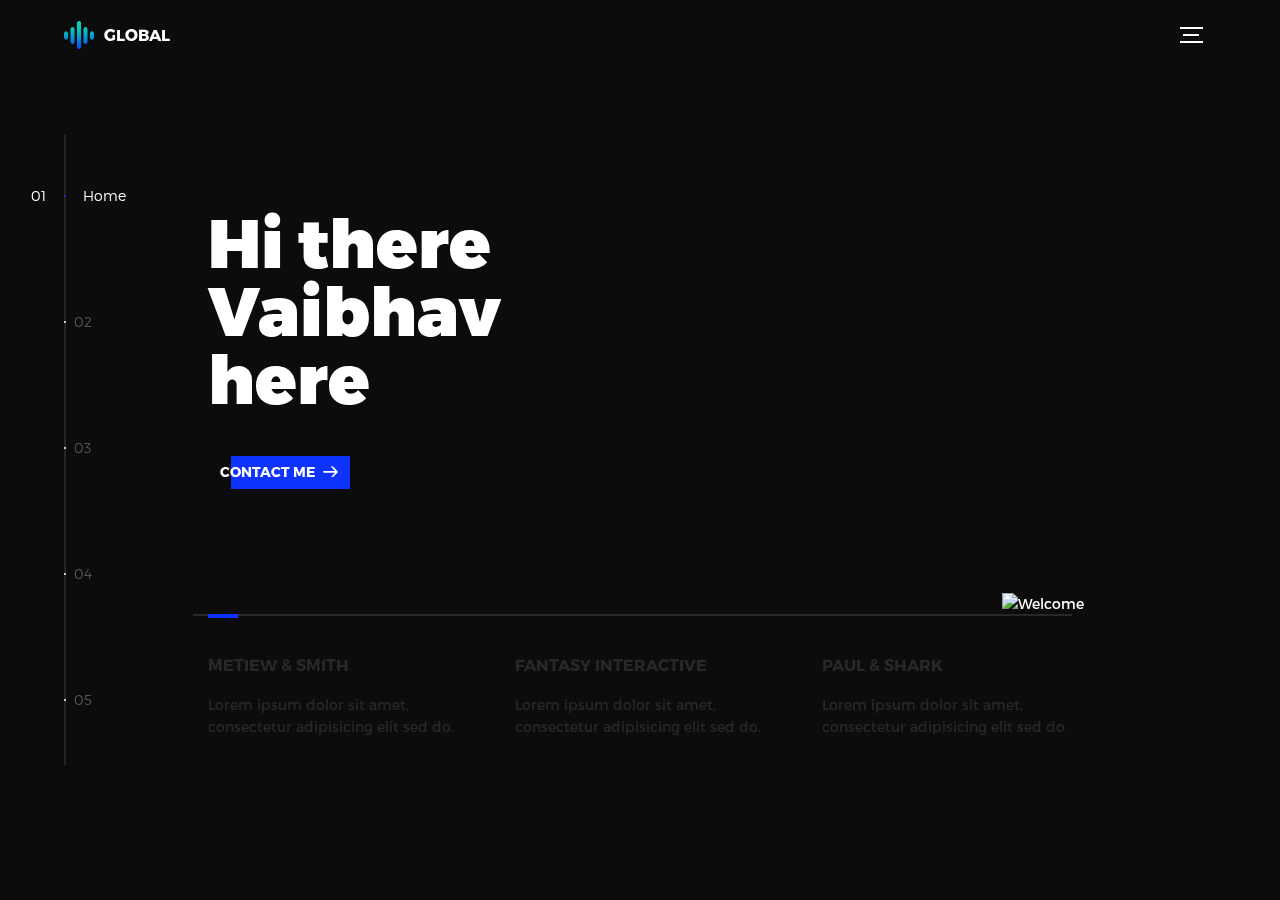
==== commit 47ae00ab: "Add files via upload" ====
--- a/index.html
+++ b/index.html
@@ -30,7 +30,7 @@
             <img src="assets/img/logo.png" alt="Global">
             <p>Global</p>
           </a>
-          <button class="header--cta cta">contact me Us</button>
+          <button class="header--cta cta">Lets Connect</button>
           <div class="header--nav-toggle">
             <span></span>
           </div>
@@ -57,7 +57,7 @@
                   </svg>
                   <span class="btn-background"></span>
                 </button>
-                <img src="assets/img/introduction-visual.png" alt="Welcome">
+                <img src="" alt="Welcome">
               </div>
               <div class="intro--options">
                 <a href="#0">
@@ -144,7 +144,7 @@
                 <img src="assets/img/about-visual.png" alt="About Us">
               </div>
               <div class="about--options">
-                <a href="#0">
+                <a href="">
                   <h3>Winners</h3>
                 </a>
                 <a href="#0">
@@ -166,8 +166,9 @@
                     <a href="tel:+148126287560">+48 12 628 75 60</a>
                   </div>
                   <ul class="modal--options">
-                    <li><a href="#0">Bēhance</a></li>
-                    <li><a href="#0">dribbble</a></li>
+                    <li><a href="https://www.linkedin.com/in/vaibhav-yadav-46235a270
+                      ">LinkedIn</a></li>
+                    <li><a href="#0">Instagram</a></li>
                     <li><a href="mailto:ouremail@gmail.com">Contact Us</a></li>
                   </ul>
                 </div>
@@ -212,28 +213,6 @@
                       Motion Design
                     </label>
                   </span>
-                  <span class="options-b">
-                    <input id="opt-5" type="checkbox" value="webdesign">
-                    <label for="opt-5">
-                      <svg version="1.1" id="Layer_1" xmlns="http://www.w3.org/2000/svg" xmlns:xlink="http://www.w3.org/1999/xlink" x="0px" y="0px"
-                      viewBox="0 0 150 111" style="enable-background:new 0 0 150 111;" xml:space="preserve">
-                      <g transform="translate(0.000000,111.000000) scale(0.100000,-0.100000)">
-                        <path d="M950,705L555,310L360,505C253,612,160,700,155,700c-6,0-44-34-85-75l-75-75l278-278L550-5l475,475c261,261,475,480,475,485c0,13-132,145-145,145C1349,1100,1167,922,950,705z"/>
-                      </g>
-                      </svg>
-                      Webdesign
-                    </label>
-                    <input id="opt-6" type="checkbox" value="marketing">
-                    <label for="opt-6">
-                      <svg version="1.1" id="Layer_1" xmlns="http://www.w3.org/2000/svg" xmlns:xlink="http://www.w3.org/1999/xlink" x="0px" y="0px"
-                      viewBox="0 0 150 111" style="enable-background:new 0 0 150 111;" xml:space="preserve">
-                      <g transform="translate(0.000000,111.000000) scale(0.100000,-0.100000)">
-                        <path d="M950,705L555,310L360,505C253,612,160,700,155,700c-6,0-44-34-85-75l-75-75l278-278L550-5l475,475c261,261,475,480,475,485c0,13-132,145-145,145C1349,1100,1167,922,950,705z"/>
-                      </g>
-                      </svg>
-                      Marketing
-                    </label>
-                  </span>
                 </div>
                 <div class="work-request--information">
                   <div class="information-name">
--- a/assets/css/main.css
+++ b/assets/css/main.css
@@ -1 +1 @@
-@font-face{font-family:'Montserrat';src:url("fonts/Montserrat-Black.eot");src:local("☺"),url("fonts/Montserrat-Black.woff") format("woff"),url("fonts/Montserrat-Black.ttf") format("truetype"),url("fonts/Montserrat-Black.svg") format("svg");font-weight:900;font-style:normal}@font-face{font-family:'Montserrat';src:url("fonts/Montserrat-Bold.eot");src:local("☺"),url("fonts/Montserrat-Bold.woff") format("woff"),url("fonts/Montserrat-Bold.ttf") format("truetype"),url("fonts/Montserrat-Bold.svg") format("svg");font-weight:700;font-style:normal}@font-face{font-family:'Montserrat';src:url("fonts/Montserrat-Regular.eot");src:local("☺"),url("fonts/Montserrat-Regular.woff") format("woff"),url("fonts/Montserrat-Regular.ttf") format("truetype"),url("fonts/Montserrat-Regular.svg") format("svg");font-weight:400;font-style:normal}@font-face{font-family:'Montserrat';src:url("fonts/Montserrat-Light.eot");src:local("☺"),url("fonts/Montserrat-Light.woff") format("woff"),url("fonts/Montserrat-Light.ttf") format("truetype"),url("fonts/Montserrat-Light.svg") format("svg");font-weight:300;font-style:normal}/*! normalize.css v3.0.2 | MIT License | git.io/normalize */html{font-family:sans-serif;-ms-text-size-adjust:100%;-webkit-text-size-adjust:100%}body{margin:0}article,aside,details,figcaption,figure,footer,header,hgroup,main,menu,nav,section,summary{display:block}audio,canvas,progress,video{display:inline-block;vertical-align:baseline}audio:not([controls]){display:none;height:0}[hidden],template{display:none}a{background-color:transparent}a:active,a:hover{outline:0}abbr[title]{border-bottom:1px dotted}b,strong{font-weight:bold}dfn{font-style:italic}h1{font-size:2em;margin:0.67em 0}mark{background:#ff0;color:#000}small{font-size:80%}sub,sup{font-size:75%;line-height:0;position:relative;vertical-align:baseline}sup{top:-0.5em}sub{bottom:-0.25em}img{border:0}svg:not(:root){overflow:hidden}figure{margin:1em 40px}hr{box-sizing:content-box;height:0}pre{overflow:auto}code,kbd,pre,samp{font-family:monospace, monospace;font-size:1em}button,input,optgroup,select,textarea{color:inherit;font:inherit;margin:0}button{overflow:visible}button,select{text-transform:none}button,html input[type="button"],input[type="reset"],input[type="submit"]{-webkit-appearance:button;cursor:pointer}button[disabled],html input[disabled]{cursor:default}button::-moz-focus-inner,input::-moz-focus-inner{border:0;padding:0}input{line-height:normal}input[type="checkbox"],input[type="radio"]{box-sizing:border-box;padding:0}input[type="number"]::-webkit-inner-spin-button,input[type="number"]::-webkit-outer-spin-button{height:auto}input[type="search"]{-webkit-appearance:textfield;box-sizing:content-box}input[type="search"]::-webkit-search-cancel-button,input[type="search"]::-webkit-search-decoration{-webkit-appearance:none}fieldset{border:1px solid #c0c0c0;margin:0 2px;padding:0.35em 0.625em 0.75em}legend{border:0;padding:0}textarea{overflow:auto}optgroup{font-weight:bold}table{border-collapse:collapse;border-spacing:0}td,th{padding:0}::-moz-selection{background:#FFF498}::selection{background:#FFF498}::-moz-selection{background:#FFF498}img::-moz-selection{background:transparent}img::selection{background:transparent}img::-moz-selection{background:transparent}body{-webkit-tap-highlight-color:#FFF498}body{background-color:#0c0c0c;font-size:14px;line-height:1.6;font-family:"Montserrat",sans-serif;color:#fff;-webkit-font-smoothing:antialiased;-webkit-text-size-adjust:100%}.l-viewport{position:relative;width:100%;height:100vh;box-shadow:0 0 45px 5px rgba(0,0,0,0.85);overflow:hidden}.l-wrapper{position:relative;width:1440px;max-width:90%;height:100%;margin:0 auto}.l-side-nav{position:absolute;left:0;display:-webkit-box;display:-webkit-flex;display:-ms-flexbox;display:flex;height:100%;-webkit-box-align:center;-webkit-align-items:center;-ms-flex-align:center;align-items:center}.l-side-nav::before{content:"";position:absolute;top:50%;left:0;-webkit-transform:translateY(-50%);transform:translateY(-50%);width:2px;height:70%;max-height:750px;background-color:#555;opacity:.35;z-index:10}@media (max-width: 1180px){.l-side-nav{display:none}}.l-main-content{position:relative;width:100%;height:100%;margin:0;padding:0;list-style:none}.l-section{position:absolute;width:100%;height:100%}.device-notification{display:none;position:fixed;top:0;left:0;width:100%;height:100%;-webkit-box-orient:vertical;-webkit-box-direction:normal;-webkit-flex-direction:column;-ms-flex-direction:column;flex-direction:column;-webkit-box-align:center;-webkit-align-items:center;-ms-flex-align:center;-ms-grid-row-align:center;align-items:center;-webkit-box-pack:center;-webkit-justify-content:center;-ms-flex-pack:center;justify-content:center;background-color:#0c0c0c;z-index:12}.device-notification--logo{display:-webkit-box;display:-webkit-flex;display:-ms-flexbox;display:flex;-webkit-box-align:center;-webkit-align-items:center;-ms-flex-align:center;align-items:center;text-decoration:none;color:#fff}.device-notification--logo p{margin:0 0 0 10px;font-size:16px;font-weight:700;text-transform:uppercase}.device-notification--message{width:70%;margin:30px 0 0 0;font-weight:700;text-align:center}@media (max-width: 767px) and (min-width: 601px) and (max-height: 680px){.device-notification{display:-webkit-box;display:-webkit-flex;display:-ms-flexbox;display:flex}}@media (max-width: 600px) and (min-width: 480px) and (max-height: 580px){.device-notification{display:-webkit-box;display:-webkit-flex;display:-ms-flexbox;display:flex}}@media (max-width: 736px) and (min-width: 360px) and (orientation: landscape){.device-notification{display:-webkit-box;display:-webkit-flex;display:-ms-flexbox;display:flex}}@media(max-width: 359px){.device-notification{display:-webkit-box;display:-webkit-flex;display:-ms-flexbox;display:flex}}.section{opacity:0;visibility:hidden;-webkit-transition:opacity .4s ease-in-out,visibility 0s .4s;transition:opacity .4s ease-in-out,visibility 0s .4s}.section--is-active{opacity:1;visibility:visible;z-index:1;-webkit-transition:opacity .4s ease-in-out .4s;transition:opacity .4s ease-in-out .4s}.section--next{-webkit-transform:translateY(-45px);transform:translateY(-45px);-webkit-transition:-webkit-transform .4s ease-in-out;transition:-webkit-transform .4s ease-in-out;transition:transform .4s ease-in-out;transition:transform .4s ease-in-out, -webkit-transform .4s ease-in-out}.section--prev{-webkit-transform:translateY(45px);transform:translateY(45px);-webkit-transition:-webkit-transform .4s ease-in-out;transition:-webkit-transform .4s ease-in-out;transition:transform .4s ease-in-out;transition:transform .4s ease-in-out, -webkit-transform .4s ease-in-out}.header{position:absolute;top:0;left:0;display:-webkit-box;display:-webkit-flex;display:-ms-flexbox;display:flex;width:100%;height:70px;-webkit-box-align:center;-webkit-align-items:center;-ms-flex-align:center;align-items:center;-webkit-box-pack:justify;-webkit-justify-content:space-between;-ms-flex-pack:justify;justify-content:space-between;z-index:10}.header--logo{display:-webkit-box;display:-webkit-flex;display:-ms-flexbox;display:flex;-webkit-box-align:center;-webkit-align-items:center;-ms-flex-align:center;align-items:center;text-decoration:none;color:#fff}.header--logo p{margin:0 0 0 10px;font-size:16px;font-weight:700;text-transform:uppercase}.header--nav-toggle{display:-webkit-box;display:-webkit-flex;display:-ms-flexbox;display:flex;width:50px;height:50px;-webkit-box-orient:vertical;-webkit-box-direction:normal;-webkit-flex-direction:column;-ms-flex-direction:column;flex-direction:column;-webkit-box-align:center;-webkit-align-items:center;-ms-flex-align:center;align-items:center;-webkit-box-pack:center;-webkit-justify-content:center;-ms-flex-pack:center;justify-content:center;cursor:pointer}.header--nav-toggle span,.header--nav-toggle::before,.header--nav-toggle::after{content:"";position:relative;width:16px;height:2px;background-color:#fff}.header--nav-toggle::before{bottom:5px;width:23px}.header--nav-toggle::after{top:5px;width:23px}.header--cta{position:absolute;top:50%;left:50%;-webkit-transform:translate(-50%, -50%);transform:translate(-50%, -50%);padding:0 20px;line-height:30px;text-decoration:none;color:#fff;font-weight:700;text-transform:uppercase;background-color:#0f33ff;border:none;opacity:0;visibility:hidden;-webkit-transition:opacity .4s ease-in-out,visibility 0s .4s;transition:opacity .4s ease-in-out,visibility 0s .4s}.header--cta:focus{outline:none}.header--cta.is-active{opacity:1;visibility:visible;-webkit-transition:opacity .4s ease-in-out .4s;transition:opacity .4s ease-in-out .4s}@media (max-width: 767px){.header--cta{display:none}}.side-nav{position:relative;display:-webkit-box;display:-webkit-flex;display:-ms-flexbox;display:flex;width:100px;height:70%;max-height:750px;-webkit-box-orient:vertical;-webkit-box-direction:normal;-webkit-flex-direction:column;-ms-flex-direction:column;flex-direction:column;-webkit-justify-content:space-around;-ms-flex-pack:distribute;justify-content:space-around;margin:0;padding:0;list-style-position:inside;z-index:10}.side-nav>li{position:relative;top:-5px;color:#fff;font-size:6px;cursor:pointer}.side-nav>li span{position:relative;top:3px;left:10px;color:#fff;font-size:14px;font-weight:300;opacity:0;visibility:hidden}.side-nav>li::before{position:absolute;top:3px;left:10px;color:#555;font-size:14px;font-weight:300}.side-nav li:nth-child(1)::before{content:"01"}.side-nav li:nth-child(2)::before{content:"02"}.side-nav li:nth-child(3)::before{content:"03"}.side-nav li:nth-child(4)::before{content:"04"}.side-nav li:nth-child(5)::before{content:"05"}.side-nav li.is-active{color:#0f33ff;-webkit-transition:color .4s ease-in-out;transition:color .4s ease-in-out}.side-nav li.is-active span{opacity:1;visibility:visible;-webkit-transition:opacity .4s ease-in-out;transition:opacity .4s ease-in-out}.side-nav li.is-active::before{left:-33px;color:#fff}.intro{position:relative;display:-webkit-box;display:-webkit-flex;display:-ms-flexbox;display:flex;width:900px;max-width:75%;height:100%;-webkit-box-orient:vertical;-webkit-box-direction:normal;-webkit-flex-direction:column;-ms-flex-direction:column;flex-direction:column;-webkit-box-pack:center;-webkit-justify-content:center;-ms-flex-pack:center;justify-content:center;margin:0 auto}@media (max-width: 1180px){.intro{max-width:100%}}.intro--banner{position:relative;height:475px}.intro--banner::before{content:"";position:absolute;bottom:20px;left:-15px;right:0;height:2px;background-color:#282828}.intro--banner::after{content:"";position:absolute;bottom:18px;left:0;width:30px;height:4px;background-color:#0f33ff}.intro--banner h1{position:relative;font-size:68px;font-weight:900;line-height:1;z-index:1}.intro--banner button{position:relative;padding:5px 17px 5px 12px;font-weight:700;text-transform:uppercase;background-color:transparent;border:none}.intro--banner button .btn-background{position:absolute;top:0;left:23px;right:0;height:100%;background-color:#0f33ff;z-index:-1;-webkit-transition:left .2s ease-in-out;transition:left .2s ease-in-out}.intro--banner button:hover .btn-background{left:0}.intro--banner button:focus{outline:none}.intro--banner button svg{position:relative;left:5px;width:15px;fill:#fff}.intro--banner img{position:absolute;bottom:21px;right:-12px}.intro--options{display:-webkit-box;display:-webkit-flex;display:-ms-flexbox;display:flex;-webkit-box-pack:justify;-webkit-justify-content:space-between;-ms-flex-pack:justify;justify-content:space-between;margin:0;padding:0;list-style:none}.intro--options>a{max-width:250px;text-decoration:none;color:#282828;-webkit-transition:color .2s ease-in-out;transition:color .2s ease-in-out}.intro--options>a:hover{color:#fff}.intro--options h3{font-size:16px;text-transform:uppercase}.intro--options p{margin-bottom:0}@media (max-width: 900px){.intro--banner{height:380px}.intro--banner h1{font-size:55px}.intro--banner img{width:430px}.intro--options>a{margin-right:30px}.intro--options>a:last-child{margin-right:0}}@media (max-width: 767px){.intro--banner{height:305px}.intro--banner h1{font-size:44px}.intro--banner img{width:330px}.intro--options{display:block}.intro--options>a{display:block;max-width:100%;margin:0 0 30px 0}.intro--options>a:last-child{margin-bottom:0}}@media (max-width: 600px){.intro--banner{height:360px}.intro--banner h1{font-size:55px}.intro--banner img{display:none}}@media (max-width: 600px) and (max-height: 750px){.intro--banner{height:auto}.intro--banner::before,.intro--banner::after{display:none}.intro--banner h1{margin-top:0}.intro--options{display:none}}.work{position:relative;display:-webkit-box;display:-webkit-flex;display:-ms-flexbox;display:flex;width:960px;max-width:80%;height:100%;-webkit-box-orient:vertical;-webkit-box-direction:normal;-webkit-flex-direction:column;-ms-flex-direction:column;flex-direction:column;-webkit-box-pack:center;-webkit-justify-content:center;-ms-flex-pack:center;justify-content:center;margin:0 auto}@media (max-width: 1180px){.work{max-width:100%}}.work h2{margin:0 0 20px 0;font-size:30px;text-align:center}.work--lockup{position:relative}.work--lockup .slider{position:relative;display:-webkit-box;display:-webkit-flex;display:-ms-flexbox;display:flex;width:80%;margin:0 auto;padding:0;list-style:none}.work--lockup .slider--item{position:absolute;display:none;text-align:center}.work--lockup .slider--item a{text-decoration:none;color:#858585}.work--lockup .slider--item-title{margin-top:10px;font-size:12px;font-weight:700;text-transform:uppercase}.work--lockup .slider--item-description{display:none;max-width:250px;margin:0 auto}.work--lockup .slider--item-image{width:150px;height:150px;margin:0 auto;border-radius:50%;overflow:hidden}.work--lockup .slider--item-image img{width:100%}.work--lockup .slider--item-left{top:50%;left:0;-webkit-transform:translateY(-50%);transform:translateY(-50%);display:block}.work--lockup .slider--item-right{top:50%;right:0;-webkit-transform:translateY(-50%);transform:translateY(-50%);display:block}.work--lockup .slider--item-center{position:relative;top:30px;left:50%;-webkit-transform:translateX(-50%);transform:translateX(-50%);display:block}.work--lockup .slider--item-center a{color:#fff}.work--lockup .slider--item-center .slider--item-title{margin-top:25px;font-size:16px}.work--lockup .slider--item-center .slider--item-description{display:block}.work--lockup .slider--item-center .slider--item-image{width:300px;height:300px}.work--lockup .slider--next,.work--lockup .slider--prev{position:absolute;top:160px;display:-webkit-box;display:-webkit-flex;display:-ms-flexbox;display:flex;width:50px;height:50px;-webkit-box-align:center;-webkit-align-items:center;-ms-flex-align:center;align-items:center;-webkit-box-pack:center;-webkit-justify-content:center;-ms-flex-pack:center;justify-content:center;background-color:#282828;border-radius:50%;cursor:pointer}.work--lockup .slider--next svg,.work--lockup .slider--prev svg{width:20px;fill:#fff}.work--lockup .slider--next{right:0}.work--lockup .slider--prev{left:0}@media (max-width: 900px){.work--lockup .slider--item-image{width:120px;height:120px}.work--lockup .slider--item-center .slider--item-image{width:240px;height:240px}.work--lockup .slider--next,.work--lockup .slider--prev{top:130px}}@media (max-width: 767px){.work--lockup .slider{width:75%}.work--lockup .slider--item-image{width:90px;height:90px}.work--lockup .slider--item-center .slider--item-image{width:190px;height:190px}.work--lockup .slider--next,.work--lockup .slider--prev{top:105px}}@media (max-width: 600px){.work--lockup .slider{width:auto}.work--lockup .slider--item-left,.work--lockup .slider--item-right{display:none}}.about{position:relative;display:-webkit-box;display:-webkit-flex;display:-ms-flexbox;display:flex;width:900px;max-width:75%;height:100%;-webkit-box-orient:vertical;-webkit-box-direction:normal;-webkit-flex-direction:column;-ms-flex-direction:column;flex-direction:column;-webkit-box-pack:center;-webkit-justify-content:center;-ms-flex-pack:center;justify-content:center;margin:0 auto}@media (max-width: 1180px){.about{max-width:100%}}.about--banner{position:relative;height:475px}.about--banner::before{content:"";position:absolute;top:20px;left:200px;-webkit-transform:rotate(-25deg);transform:rotate(-25deg);border:5px solid #0f33ff;border-right-color:transparent;border-bottom-color:transparent}.about--banner::after{content:"";position:absolute;top:75px;left:400px;-webkit-transform:rotate(45deg);transform:rotate(45deg);width:10px;height:10px;background-color:#0f33ff}.about--banner h2{position:relative;margin-top:35px;font-size:68px;font-weight:900;line-height:1;z-index:1}.about--banner h2::before{content:"";position:absolute;top:60px;left:268px;width:30px;height:30px;background-color:#0f33ff;border-radius:50%}.about--banner h2::after{content:"";position:absolute;top:255px;left:255px;width:10px;height:10px;background-color:#0f33ff}.about--banner a{padding:5px 17px 5px 0;text-decoration:none;color:#fff;font-weight:700;text-transform:uppercase;background-color:transparent}.about--banner a:hover svg{left:10px}.about--banner a svg{position:relative;left:5px;width:15px;fill:#fff;-webkit-transition:left .2s ease-in-out;transition:left .2s ease-in-out}.about--banner img{position:absolute;bottom:-90px;right:-12px}.about--options{display:-webkit-box;display:-webkit-flex;display:-ms-flexbox;display:flex;max-width:600px;-webkit-box-pack:justify;-webkit-justify-content:space-between;-ms-flex-pack:justify;justify-content:space-between;margin:0;padding:0;list-style:none}.about--options>a{position:relative;width:150px;height:75px;text-decoration:none;color:#fff;border:10px solid #0f33ff;background-position:center;background-size:cover;background-repeat:no-repeat}.about--options>a:nth-child(1){background-image:url("../img/about-winners.jpg")}.about--options>a:nth-child(2){background-image:url("../img/about-philosophy.jpg")}.about--options>a:nth-child(3){background-image:url("../img/about-history.jpg")}.about--options>a:hover h3{bottom:-50px}.about--options h3{position:absolute;bottom:-38px;left:10px;font-size:16px;text-transform:uppercase;-webkit-transition:bottom .2s ease-in-out,left .2s ease-in-out;transition:bottom .2s ease-in-out,left .2s ease-in-out}@media (max-width: 767px){.about--banner{height:305px}.about--banner::before{top:0;left:125px}.about--banner::after{top:35px;left:260px}.about--banner h2{margin-top:10px;font-size:44px}.about--banner h2::before{top:28px;left:168px}.about--banner h2::after{top:163px;left:163px}.about--banner img{width:315px}}@media (max-width: 600px){.about--banner{height:auto}.about--banner::before{left:155px}.about--banner::after{left:310px}.about--banner h2{margin-top:0;font-size:55px}.about--banner h2::before{top:43px;left:214px}.about--banner h2::after{top:205px;left:205px}.about--banner img{display:none}.about--options{display:none}}.contact{position:fixed;top:0;left:0;width:100%;height:100%;background-image:url("../img/contact-visual.png");background-position:center;background-size:cover;background-repeat:no-repeat}.contact--lockup{position:relative;display:-webkit-box;display:-webkit-flex;display:-ms-flexbox;display:flex;width:900px;max-width:75%;height:100%;-webkit-box-align:center;-webkit-align-items:center;-ms-flex-align:center;align-items:center;-webkit-box-pack:end;-webkit-justify-content:flex-end;-ms-flex-pack:end;justify-content:flex-end;margin:0 auto}@media (max-width: 1180px){.contact--lockup{max-width:90%}}@media (max-width: 767px){.contact--lockup{-webkit-box-pack:center;-webkit-justify-content:center;-ms-flex-pack:center;justify-content:center}}.contact--lockup .modal{padding:45px 45px;text-align:center;background-color:#0c0c0c;box-shadow:0 0 30px 0 rgba(0,0,0,0.75)}.contact--lockup .modal--information p,.contact--lockup .modal--information a{display:block;margin:14px 0;text-decoration:none;color:#fff;font-weight:700}.contact--lockup .modal--information p{margin-top:0}.contact--lockup .modal--options{margin:0;padding:0;list-style:none}.contact--lockup .modal--options>li{width:130px;margin:0 auto 25px auto}.contact--lockup .modal--options li:nth-child(1){background-color:#1769ff}.contact--lockup .modal--options li:nth-child(2){background-color:#ea4c89}.contact--lockup .modal--options li:nth-child(3){margin-bottom:0;background-color:#0f33ff;text-transform:uppercase}.contact--lockup .modal--options a{display:block;width:100%;padding:8px 0;text-decoration:none;color:#fff;font-weight:700}.hire{position:relative;display:-webkit-box;display:-webkit-flex;display:-ms-flexbox;display:flex;width:700px;max-width:75%;height:100%;-webkit-box-orient:vertical;-webkit-box-direction:normal;-webkit-flex-direction:column;-ms-flex-direction:column;flex-direction:column;-webkit-box-pack:center;-webkit-justify-content:center;-ms-flex-pack:center;justify-content:center;margin:0 auto}@media (max-width: 1180px){.hire{max-width:100%}}.hire h2{margin:0 0 20px 0;font-size:30px;text-align:center}.work-request{display:-webkit-box;display:-webkit-flex;display:-ms-flexbox;display:flex;width:100%;-webkit-box-orient:vertical;-webkit-box-direction:normal;-webkit-flex-direction:column;-ms-flex-direction:column;flex-direction:column;-webkit-box-align:center;-webkit-align-items:center;-ms-flex-align:center;align-items:center;color:#fff}.work-request input[type="submit"]{width:400px;max-width:100%;line-height:50px;font-size:16px;font-weight:700;text-transform:uppercase;background-color:#0f33ff;border:none;border-radius:0}.work-request input[type="submit"]:focus{outline:none}.work-request--options{display:-webkit-box;display:-webkit-flex;display:-ms-flexbox;display:flex;width:100%;-webkit-box-orient:vertical;-webkit-box-direction:normal;-webkit-flex-direction:column;-ms-flex-direction:column;flex-direction:column;-webkit-box-align:center;-webkit-align-items:center;-ms-flex-align:center;align-items:center;margin:30px 0}.work-request--options .options-a{display:-webkit-box;display:-webkit-flex;display:-ms-flexbox;display:flex;width:100%;-webkit-box-pack:justify;-webkit-justify-content:space-between;-ms-flex-pack:justify;justify-content:space-between}.work-request--options .options-b{display:-webkit-box;display:-webkit-flex;display:-ms-flexbox;display:flex;width:72%;-webkit-flex-wrap:wrap;-ms-flex-wrap:wrap;flex-wrap:wrap;-webkit-justify-content:space-around;-ms-flex-pack:distribute;justify-content:space-around}.work-request--options label{display:block;width:200px;margin-bottom:30px;line-height:50px;font-size:16px;font-weight:700;text-align:center;border:2px solid #fff;cursor:pointer;-webkit-transition:background-color .2s ease-in-out,border-color .2s ease-in-out;transition:background-color .2s ease-in-out,border-color .2s ease-in-out}.work-request--options label svg{position:relative;left:-5px;width:0;fill:#fff;-webkit-transition:width .2s ease-in-out;transition:width .2s ease-in-out}.work-request--options input[type="checkbox"]{display:none}.work-request--options input[type="checkbox"]:checked+label{background-color:#0f33ff;border-color:#0f33ff}.work-request--options input[type="checkbox"]:checked+label svg{width:15px}.work-request--information{display:-webkit-box;display:-webkit-flex;display:-ms-flexbox;display:flex;width:100%;-webkit-box-pack:justify;-webkit-justify-content:space-between;-ms-flex-pack:justify;justify-content:space-between;margin-bottom:60px}.work-request--information .information-name,.work-request--information .information-email{position:relative;width:45%;height:50px;font-size:30px;font-weight:300}.work-request--information input[type="text"],.work-request--information input[type="email"]{width:100%;padding:0 0 5px 0;background-color:transparent;border:none;border-bottom:1px solid #fff;border-radius:0}.work-request--information input[type="text"]:focus,.work-request--information input[type="email"]:focus{outline:none;background-color:#0c0c0c}.work-request--information label{position:absolute;top:0;left:0;pointer-events:none;-webkit-transition:top .2s ease-in-out,font-size .2s ease-in-out;transition:top .2s ease-in-out,font-size .2s ease-in-out}.work-request--information input:focus+label,.work-request--information input.has-value+label{top:-15px;font-size:14px}@media (max-width: 767px){.work-request--options{-webkit-box-orient:horizontal;-webkit-box-direction:normal;-webkit-flex-direction:row;-ms-flex-direction:row;flex-direction:row;-webkit-justify-content:space-around;-ms-flex-pack:distribute;justify-content:space-around}.work-request--options .options-a,.work-request--options .options-b{display:block;width:auto}}@media (max-width: 600px){.work-request--options{margin:20px 0}}@media (max-width: 600px) and (max-width: 415px){.work-request--options{-webkit-box-pack:justify;-webkit-justify-content:space-between;-ms-flex-pack:justify;justify-content:space-between}}@media (max-width: 600px){.work-request--options label{width:150px;margin-bottom:15px;font-size:14px}.work-request--options input[type="checkbox"]:checked+label svg{width:12px}.work-request--information{margin-bottom:30px}.work-request--information .information-name,.work-request--information .information-email{height:40px;font-size:24px}}.perspective{position:relative;width:100%;height:100%;overflow:hidden}.perspective--modalview{position:fixed;-webkit-perspective:1500px;perspective:1500px}.container{position:relative;-webkit-transform:translateZ(0) translateX(0) rotateY(0deg);transform:translateZ(0) translateX(0) rotateY(0deg);min-height:100%;outline:30px solid #0f33ff;-webkit-transition:-webkit-transform .4s;transition:-webkit-transform .4s;transition:transform .4s;transition:transform .4s, -webkit-transform .4s}.modalview .container{position:absolute;width:100%;height:100%;overflow:hidden;-webkit-backface-visibility:hidden;backface-visibility:hidden}.effect-rotate-left .container{-webkit-transform-origin:0% 50%;transform-origin:0% 50%;-webkit-transition:-webkit-transform .4s;transition:-webkit-transform .4s;transition:transform .4s;transition:transform .4s, -webkit-transform .4s}.effect-rotate-left--animate .container{-webkit-transform:translateZ(-1800px) translateX(-50%) rotateY(45deg);transform:translateZ(-1800px) translateX(-50%) rotateY(45deg);outline:30px solid #0f33ff}.outer-nav{position:absolute;top:50%;left:55%;-webkit-transform:translateY(-50%);transform:translateY(-50%);-webkit-transform-style:preserve-3d;transform-style:preserve-3d;margin:0;padding:0;list-style:none;text-align:center;visibility:hidden;-webkit-transition:visibility 0s .2s;transition:visibility 0s .2s}.outer-nav.is-vis{visibility:visible}.outer-nav--return{position:absolute;top:0;left:0;width:100%;height:100%;display:none;cursor:pointer;z-index:11}.outer-nav--return.is-vis{display:block}.outer-nav>li{-webkit-transform-style:preserve-3d;transform-style:preserve-3d;-webkit-transform:translateX(350px) translateZ(-1000px);transform:translateX(350px) translateZ(-1000px);font-size:55px;font-weight:900;opacity:0;cursor:pointer;-webkit-transition:opacity .2s,-webkit-transform .2s;transition:opacity .2s,-webkit-transform .2s;transition:transform .2s,opacity .2s;transition:transform .2s,opacity .2s,-webkit-transform .2s}.outer-nav>li.is-vis{-webkit-transform:translateX(0) translateZ(0);transform:translateX(0) translateZ(0);opacity:1;-webkit-transition:opacity .4s,-webkit-transform .4s;transition:opacity .4s,-webkit-transform .4s;transition:transform .4s,opacity .4s;transition:transform .4s,opacity .4s,-webkit-transform .4s}.outer-nav>li::before{content:"";position:absolute;top:50%;left:50%;-webkit-transform:translate(-50%, -25%);transform:translate(-50%, -25%);width:110%;height:15px;opacity:0;background-color:#0f33ff}.outer-nav>li.is-active::before{opacity:1}@media (max-width: 767px){.outer-nav>li{font-size:44px}}@media (max-width: 600px){.outer-nav>li{font-size:34px}}.outer-nav li.is-vis:nth-child(2){-webkit-transition-delay:.04s;transition-delay:.04s}.outer-nav li.is-vis:nth-child(3){-webkit-transition-delay:.08s;transition-delay:.08s}.outer-nav li.is-vis:nth-child(4){-webkit-transition-delay:.12s;transition-delay:.12s}.outer-nav li.is-vis:nth-child(5){-webkit-transition-delay:.16s;transition-delay:.16s}
+@font-face{font-family:'Montserrat';src:url("fonts/Montserrat-Black.eot");src:local("☺"),url("fonts/Montserrat-Black.woff") format("woff"),url("fonts/Montserrat-Black.ttf") format("truetype"),url("fonts/Montserrat-Black.svg") format("svg");font-weight:900;font-style:normal}@font-face{font-family:'Montserrat';src:url("fonts/Montserrat-Bold.eot");src:local("☺"),url("fonts/Montserrat-Bold.woff") format("woff"),url("fonts/Montserrat-Bold.ttf") format("truetype"),url("fonts/Montserrat-Bold.svg") format("svg");font-weight:700;font-style:normal}@font-face{font-family:'Montserrat';src:url("fonts/Montserrat-Regular.eot");src:local("☺"),url("fonts/Montserrat-Regular.woff") format("woff"),url("fonts/Montserrat-Regular.ttf") format("truetype"),url("fonts/Montserrat-Regular.svg") format("svg");font-weight:400;font-style:normal}@font-face{font-family:'Montserrat';src:url("fonts/Montserrat-Light.eot");src:local("☺"),url("fonts/Montserrat-Light.woff") format("woff"),url("fonts/Montserrat-Light.ttf") format("truetype"),url("fonts/Montserrat-Light.svg") format("svg");font-weight:300;font-style:normal}/*! normalize.css v3.0.2 | MIT License | git.io/normalize */html{font-family:sans-serif;-ms-text-size-adjust:100%;-webkit-text-size-adjust:100%}body{margin:0}article,aside,details,figcaption,figure,footer,header,hgroup,main,menu,nav,section,summary{display:block}audio,canvas,progress,video{display:inline-block;vertical-align:baseline}audio:not([controls]){display:none;height:0}[hidden],template{display:none}a{background-color:transparent}a:active,a:hover{outline:0}abbr[title]{border-bottom:1px dotted}b,strong{font-weight:bold}dfn{font-style:italic}h1{font-size:2em;margin:0.67em 0}mark{background:#ff0;color:#000}small{font-size:80%}sub,sup{font-size:75%;line-height:0;position:relative;vertical-align:baseline}sup{top:-0.5em}sub{bottom:-0.25em}img{border:0}svg:not(:root){overflow:hidden}figure{margin:1em 40px}hr{box-sizing:content-box;height:0}pre{overflow:auto}code,kbd,pre,samp{font-family:monospace, monospace;font-size:1em}button,input,optgroup,select,textarea{color:inherit;font:inherit;margin:0}button{overflow:visible}button,select{text-transform:none}button,html input[type="button"],input[type="reset"],input[type="submit"]{-webkit-appearance:button;cursor:pointer}button[disabled],html input[disabled]{cursor:default}button::-moz-focus-inner,input::-moz-focus-inner{border:0;padding:0}input{line-height:normal}input[type="checkbox"],input[type="radio"]{box-sizing:border-box;padding:0}input[type="number"]::-webkit-inner-spin-button,input[type="number"]::-webkit-outer-spin-button{height:auto}input[type="search"]{-webkit-appearance:textfield;box-sizing:content-box}input[type="search"]::-webkit-search-cancel-button,input[type="search"]::-webkit-search-decoration{-webkit-appearance:none}fieldset{border:1px solid #c0c0c0;margin:0 2px;padding:0.35em 0.625em 0.75em}legend{border:0;padding:0}textarea{overflow:auto}optgroup{font-weight:bold}table{border-collapse:collapse;border-spacing:0}td,th{padding:0}::-moz-selection{background:#FFF498}::selection{background:#FFF498}::-moz-selection{background:#FFF498}img::-moz-selection{background:transparent}img::selection{background:transparent}img::-moz-selection{background:transparent}body{-webkit-tap-highlight-color:#FFF498}body{background-color:#0c0c0c;font-size:14px;line-height:1.6;font-family:"Montserrat",sans-serif;color:#fff;-webkit-font-smoothing:antialiased;-webkit-text-size-adjust:100%}.l-viewport{position:relative;width:100%;height:100vh;box-shadow:0 0 45px 5px rgba(0,0,0,0.85);overflow:hidden}.l-wrapper{position:relative;width:1440px;max-width:90%;height:100%;margin:0 auto}.l-side-nav{position:absolute;left:0;display:-webkit-box;display:-webkit-flex;display:-ms-flexbox;display:flex;height:100%;-webkit-box-align:center;-webkit-align-items:center;-ms-flex-align:center;align-items:center}.l-side-nav::before{content:"";position:absolute;top:50%;left:0;-webkit-transform:translateY(-50%);transform:translateY(-50%);width:2px;height:70%;max-height:750px;background-color:#555;opacity:.35;z-index:10}@media (max-width: 1180px){.l-side-nav{display:none}}.l-main-content{position:relative;width:100%;height:100%;margin:0;padding:0;list-style:none}.l-section{position:absolute;width:100%;height:100%}.device-notification{display:none;position:fixed;top:0;left:0;width:100%;height:100%;-webkit-box-orient:vertical;-webkit-box-direction:normal;-webkit-flex-direction:column;-ms-flex-direction:column;flex-direction:column;-webkit-box-align:center;-webkit-align-items:center;-ms-flex-align:center;-ms-grid-row-align:center;align-items:center;-webkit-box-pack:center;-webkit-justify-content:center;-ms-flex-pack:center;justify-content:center;background-color:#0c0c0c;z-index:12}.device-notification--logo{display:-webkit-box;display:-webkit-flex;display:-ms-flexbox;display:flex;-webkit-box-align:center;-webkit-align-items:center;-ms-flex-align:center;align-items:center;text-decoration:none;color:#fff}.device-notification--logo p{margin:0 0 0 10px;font-size:16px;font-weight:700;text-transform:uppercase}.device-notification--message{width:70%;margin:30px 0 0 0;font-weight:700;text-align:center}@media (max-width: 767px) and (min-width: 601px) and (max-height: 680px){.device-notification{display:-webkit-box;display:-webkit-flex;display:-ms-flexbox;display:flex}}@media (max-width: 600px) and (min-width: 480px) and (max-height: 580px){.device-notification{display:-webkit-box;display:-webkit-flex;display:-ms-flexbox;display:flex}}@media (max-width: 736px) and (min-width: 360px) and (orientation: landscape){.device-notification{display:-webkit-box;display:-webkit-flex;display:-ms-flexbox;display:flex}}@media(max-width: 359px){.device-notification{display:-webkit-box;display:-webkit-flex;display:-ms-flexbox;display:flex}}.section{opacity:0;visibility:hidden;-webkit-transition:opacity .4s ease-in-out,visibility 0s .4s;transition:opacity .4s ease-in-out,visibility 0s .4s}.section--is-active{opacity:1;visibility:visible;z-index:1;-webkit-transition:opacity .4s ease-in-out .4s;transition:opacity .4s ease-in-out .4s}.section--next{-webkit-transform:translateY(-45px);transform:translateY(-45px);-webkit-transition:-webkit-transform .4s ease-in-out;transition:-webkit-transform .4s ease-in-out;transition:transform .4s ease-in-out;transition:transform .4s ease-in-out, -webkit-transform .4s ease-in-out}.section--prev{-webkit-transform:translateY(45px);transform:translateY(45px);-webkit-transition:-webkit-transform .4s ease-in-out;transition:-webkit-transform .4s ease-in-out;transition:transform .4s ease-in-out;transition:transform .4s ease-in-out, -webkit-transform .4s ease-in-out}.header{position:absolute;top:0;left:0;display:-webkit-box;display:-webkit-flex;display:-ms-flexbox;display:flex;width:100%;height:70px;-webkit-box-align:center;-webkit-align-items:center;-ms-flex-align:center;align-items:center;-webkit-box-pack:justify;-webkit-justify-content:space-between;-ms-flex-pack:justify;justify-content:space-between;z-index:10}.header--logo{display:-webkit-box;display:-webkit-flex;display:-ms-flexbox;display:flex;-webkit-box-align:center;-webkit-align-items:center;-ms-flex-align:center;align-items:center;text-decoration:none;color:#fff}.header--logo p{margin:0 0 0 10px;font-size:16px;font-weight:700;text-transform:uppercase}.header--nav-toggle{display:-webkit-box;display:-webkit-flex;display:-ms-flexbox;display:flex;width:50px;height:50px;-webkit-box-orient:vertical;-webkit-box-direction:normal;-webkit-flex-direction:column;-ms-flex-direction:column;flex-direction:column;-webkit-box-align:center;-webkit-align-items:center;-ms-flex-align:center;align-items:center;-webkit-box-pack:center;-webkit-justify-content:center;-ms-flex-pack:center;justify-content:center;cursor:pointer}.header--nav-toggle span,.header--nav-toggle::before,.header--nav-toggle::after{content:"";position:relative;width:16px;height:2px;background-color:#fff}.header--nav-toggle::before{bottom:5px;width:23px}.header--nav-toggle::after{top:5px;width:23px}.header--cta{position:absolute;top:50%;left:50%;-webkit-transform:translate(-50%, -50%);transform:translate(-50%, -50%);padding:0 20px;line-height:30px;text-decoration:none;color:#fff;font-weight:700;text-transform:uppercase;background-color:#0f33ff;border:none;opacity:0;visibility:hidden;-webkit-transition:opacity .4s ease-in-out,visibility 0s .4s;transition:opacity .4s ease-in-out,visibility 0s .4s}.header--cta:focus{outline:none}.header--cta.is-active{opacity:1;visibility:visible;-webkit-transition:opacity .4s ease-in-out .4s;transition:opacity .4s ease-in-out .4s}@media (max-width: 767px){.header--cta{display:none}}.side-nav{position:relative;display:-webkit-box;display:-webkit-flex;display:-ms-flexbox;display:flex;width:100px;height:70%;max-height:750px;-webkit-box-orient:vertical;-webkit-box-direction:normal;-webkit-flex-direction:column;-ms-flex-direction:column;flex-direction:column;-webkit-justify-content:space-around;-ms-flex-pack:distribute;justify-content:space-around;margin:0;padding:0;list-style-position:inside;z-index:10}.side-nav>li{position:relative;top:-5px;color:#fff;font-size:6px;cursor:pointer}.side-nav>li span{position:relative;top:3px;left:10px;color:#fff;font-size:14px;font-weight:300;opacity:0;visibility:hidden}.side-nav>li::before{position:absolute;top:3px;left:10px;color:#555;font-size:14px;font-weight:300}.side-nav li:nth-child(1)::before{content:"01"}.side-nav li:nth-child(2)::before{content:"02"}.side-nav li:nth-child(3)::before{content:"03"}.side-nav li:nth-child(4)::before{content:"04"}.side-nav li:nth-child(5)::before{content:"05"}.side-nav li.is-active{color:#0f33ff;-webkit-transition:color .4s ease-in-out;transition:color .4s ease-in-out}.side-nav li.is-active span{opacity:1;visibility:visible;-webkit-transition:opacity .4s ease-in-out;transition:opacity .4s ease-in-out}.side-nav li.is-active::before{left:-33px;color:#fff}.intro{position:relative;display:-webkit-box;display:-webkit-flex;display:-ms-flexbox;display:flex;width:900px;max-width:75%;height:100%;-webkit-box-orient:vertical;-webkit-box-direction:normal;-webkit-flex-direction:column;-ms-flex-direction:column;flex-direction:column;-webkit-box-pack:center;-webkit-justify-content:center;-ms-flex-pack:center;justify-content:center;margin:0 auto}@media (max-width: 1180px){.intro{max-width:100%}}.intro--banner{position:relative;height:475px}.intro--banner::before{content:"";position:absolute;bottom:20px;left:-15px;right:0;height:2px;background-color:#282828}.intro--banner::after{content:"";position:absolute;bottom:18px;left:0;width:30px;height:4px;background-color:#0f33ff}.intro--banner h1{position:relative;font-size:68px;font-weight:900;line-height:1;z-index:1}.intro--banner button{position:relative;padding:5px 17px 5px 12px;font-weight:700;text-transform:uppercase;background-color:transparent;border:none}.intro--banner button .btn-background{position:absolute;top:0;left:23px;right:0;height:100%;background-color:#0f33ff;z-index:-1;-webkit-transition:left .2s ease-in-out;transition:left .2s ease-in-out}.intro--banner button:hover .btn-background{left:0}.intro--banner button:focus{outline:none}.intro--banner button svg{position:relative;left:5px;width:15px;fill:#fff}.intro--banner img{position:absolute;bottom:21px;right:-12px}.intro--options{display:-webkit-box;display:-webkit-flex;display:-ms-flexbox;display:flex;-webkit-box-pack:justify;-webkit-justify-content:space-between;-ms-flex-pack:justify;justify-content:space-between;margin:0;padding:0;list-style:none}.intro--options>a{max-width:250px;text-decoration:none;color:#282828;-webkit-transition:color .2s ease-in-out;transition:color .2s ease-in-out}.intro--options>a:hover{color:#fff}.intro--options h3{font-size:16px;text-transform:uppercase}.intro--options p{margin-bottom:0}@media (max-width: 900px){.intro--banner{height:380px}.intro--banner h1{font-size:55px}.intro--banner img{width:430px}.intro--options>a{margin-right:30px}.intro--options>a:last-child{margin-right:0}}@media (max-width: 767px){.intro--banner{height:305px}.intro--banner h1{font-size:44px}.intro--banner img{width:330px}.intro--options{display:block}.intro--options>a{display:block;max-width:100%;margin:0 0 30px 0}.intro--options>a:last-child{margin-bottom:0}}@media (max-width: 600px){.intro--banner{height:360px}.intro--banner h1{font-size:55px}.intro--banner img{display:none}}@media (max-width: 600px) and (max-height: 750px){.intro--banner{height:auto}.intro--banner::before,.intro--banner::after{display:none}.intro--banner h1{margin-top:0}.intro--options{display:none}}.work{position:relative;display:-webkit-box;display:-webkit-flex;display:-ms-flexbox;display:flex;width:960px;max-width:80%;height:100%;-webkit-box-orient:vertical;-webkit-box-direction:normal;-webkit-flex-direction:column;-ms-flex-direction:column;flex-direction:column;-webkit-box-pack:center;-webkit-justify-content:center;-ms-flex-pack:center;justify-content:center;margin:0 auto}@media (max-width: 1180px){.work{max-width:100%}}.work h2{margin:0 0 20px 0;font-size:30px;text-align:center}.work--lockup{position:relative}.work--lockup .slider{position:relative;display:-webkit-box;display:-webkit-flex;display:-ms-flexbox;display:flex;width:80%;margin:0 auto;padding:0;list-style:none}.work--lockup .slider--item{position:absolute;display:none;text-align:center}.work--lockup .slider--item a{text-decoration:none;color:#858585}.work--lockup .slider--item-title{margin-top:10px;font-size:12px;font-weight:700;text-transform:uppercase}.work--lockup .slider--item-description{display:none;max-width:250px;margin:0 auto}.work--lockup .slider--item-image{width:150px;height:150px;margin:0 auto;border-radius:50%;overflow:hidden}.work--lockup .slider--item-image img{width:100%}.work--lockup .slider--item-left{top:50%;left:0;-webkit-transform:translateY(-50%);transform:translateY(-50%);display:block}.work--lockup .slider--item-right{top:50%;right:0;-webkit-transform:translateY(-50%);transform:translateY(-50%);display:block}.work--lockup .slider--item-center{position:relative;top:30px;left:50%;-webkit-transform:translateX(-50%);transform:translateX(-50%);display:block}.work--lockup .slider--item-center a{color:#fff}.work--lockup .slider--item-center .slider--item-title{margin-top:25px;font-size:16px}.work--lockup .slider--item-center .slider--item-description{display:block}.work--lockup .slider--item-center .slider--item-image{width:300px;height:300px}.work--lockup .slider--next,.work--lockup .slider--prev{position:absolute;top:160px;display:-webkit-box;display:-webkit-flex;display:-ms-flexbox;display:flex;width:50px;height:50px;-webkit-box-align:center;-webkit-align-items:center;-ms-flex-align:center;align-items:center;-webkit-box-pack:center;-webkit-justify-content:center;-ms-flex-pack:center;justify-content:center;background-color:#282828;border-radius:50%;cursor:pointer}.work--lockup .slider--next svg,.work--lockup .slider--prev svg{width:20px;fill:#fff}.work--lockup .slider--next{right:0}.work--lockup .slider--prev{left:0}@media (max-width: 900px){.work--lockup .slider--item-image{width:120px;height:120px}.work--lockup .slider--item-center .slider--item-image{width:240px;height:240px}.work--lockup .slider--next,.work--lockup .slider--prev{top:130px}}@media (max-width: 767px){.work--lockup .slider{width:75%}.work--lockup .slider--item-image{width:90px;height:90px}.work--lockup .slider--item-center .slider--item-image{width:190px;height:190px}.work--lockup .slider--next,.work--lockup .slider--prev{top:105px}}@media (max-width: 600px){.work--lockup .slider{width:auto}.work--lockup .slider--item-left,.work--lockup .slider--item-right{display:none}}.about{position:relative;display:-webkit-box;display:-webkit-flex;display:-ms-flexbox;display:flex;width:900px;max-width:75%;height:100%;-webkit-box-orient:vertical;-webkit-box-direction:normal;-webkit-flex-direction:column;-ms-flex-direction:column;flex-direction:column;-webkit-box-pack:center;-webkit-justify-content:center;-ms-flex-pack:center;justify-content:center;margin:0 auto}@media (max-width: 1180px){.about{max-width:100%}}.about--banner{position:relative;height:475px}.about--banner::before{content:"";position:absolute;top:20px;left:200px;-webkit-transform:rotate(-25deg);transform:rotate(-25deg);border:5px solid #0f33ff;border-right-color:transparent;border-bottom-color:transparent}.about--banner::after{content:"";position:absolute;top:75px;left:400px;-webkit-transform:rotate(45deg);transform:rotate(45deg);width:10px;height:10px;background-color:#0f33ff}.about--banner h2{position:relative;margin-top:35px;font-size:68px;font-weight:900;line-height:1;z-index:1}.about--banner h2::before{content:"";position:absolute;top:60px;left:268px;width:30px;height:30px;background-color:#0f33ff;border-radius:50%}.about--banner h2::after{content:"";position:absolute;top:255px;left:255px;width:10px;height:10px;background-color:#0f33ff}.about--banner a{padding:5px 17px 5px 0;text-decoration:none;color:#fff;font-weight:700;text-transform:uppercase;background-color:transparent}.about--banner a:hover svg{left:10px}.about--banner a svg{position:relative;left:5px;width:15px;fill:#fff;-webkit-transition:left .2s ease-in-out;transition:left .2s ease-in-out}.about--banner img{position:absolute;bottom:-90px;right:-12px}.about--options{display:-webkit-box;display:-webkit-flex;display:-ms-flexbox;display:flex;max-width:600px;-webkit-box-pack:justify;-webkit-justify-content:space-between;-ms-flex-pack:justify;justify-content:space-between;margin:0;padding:0;list-style:none}.about--options>a{position:relative;width:150px;height:75px;text-decoration:none;color:#fff;border:10px solid #0f33ff;background-position:center;background-size:cover;background-repeat:no-repeat}.about--options>a:nth-child(1){background-image:url("../img/Vaibhavyadav.png")}.about--options>a:nth-child(2){background-image:url("../img/about-philosophy.jpg")}.about--options>a:nth-child(3){background-image:url("../img/about-history.jpg")}.about--options>a:hover h3{bottom:-50px}.about--options h3{position:absolute;bottom:-38px;left:10px;font-size:16px;text-transform:uppercase;-webkit-transition:bottom .2s ease-in-out,left .2s ease-in-out;transition:bottom .2s ease-in-out,left .2s ease-in-out}@media (max-width: 767px){.about--banner{height:305px}.about--banner::before{top:0;left:125px}.about--banner::after{top:35px;left:260px}.about--banner h2{margin-top:10px;font-size:44px}.about--banner h2::before{top:28px;left:168px}.about--banner h2::after{top:163px;left:163px}.about--banner img{width:315px}}@media (max-width: 600px){.about--banner{height:auto}.about--banner::before{left:155px}.about--banner::after{left:310px}.about--banner h2{margin-top:0;font-size:55px}.about--banner h2::before{top:43px;left:214px}.about--banner h2::after{top:205px;left:205px}.about--banner img{display:none}.about--options{display:none}}.contact{position:fixed;top:0;left:0;width:100%;height:100%;background-image:url("../img/contact-visual.png");background-position:center;background-size:cover;background-repeat:no-repeat}.contact--lockup{position:relative;display:-webkit-box;display:-webkit-flex;display:-ms-flexbox;display:flex;width:900px;max-width:75%;height:100%;-webkit-box-align:center;-webkit-align-items:center;-ms-flex-align:center;align-items:center;-webkit-box-pack:end;-webkit-justify-content:flex-end;-ms-flex-pack:end;justify-content:flex-end;margin:0 auto}@media (max-width: 1180px){.contact--lockup{max-width:90%}}@media (max-width: 767px){.contact--lockup{-webkit-box-pack:center;-webkit-justify-content:center;-ms-flex-pack:center;justify-content:center}}.contact--lockup .modal{padding:45px 45px;text-align:center;background-color:#0c0c0c;box-shadow:0 0 30px 0 rgba(0,0,0,0.75)}.contact--lockup .modal--information p,.contact--lockup .modal--information a{display:block;margin:14px 0;text-decoration:none;color:#fff;font-weight:700}.contact--lockup .modal--information p{margin-top:0}.contact--lockup .modal--options{margin:0;padding:0;list-style:none}.contact--lockup .modal--options>li{width:130px;margin:0 auto 25px auto}.contact--lockup .modal--options li:nth-child(1){background-color:#1769ff}.contact--lockup .modal--options li:nth-child(2){background-color:#ea4c89}.contact--lockup .modal--options li:nth-child(3){margin-bottom:0;background-color:#0f33ff;text-transform:uppercase}.contact--lockup .modal--options a{display:block;width:100%;padding:8px 0;text-decoration:none;color:#fff;font-weight:700}.hire{position:relative;display:-webkit-box;display:-webkit-flex;display:-ms-flexbox;display:flex;width:700px;max-width:75%;height:100%;-webkit-box-orient:vertical;-webkit-box-direction:normal;-webkit-flex-direction:column;-ms-flex-direction:column;flex-direction:column;-webkit-box-pack:center;-webkit-justify-content:center;-ms-flex-pack:center;justify-content:center;margin:0 auto}@media (max-width: 1180px){.hire{max-width:100%}}.hire h2{margin:0 0 20px 0;font-size:30px;text-align:center}.work-request{display:-webkit-box;display:-webkit-flex;display:-ms-flexbox;display:flex;width:100%;-webkit-box-orient:vertical;-webkit-box-direction:normal;-webkit-flex-direction:column;-ms-flex-direction:column;flex-direction:column;-webkit-box-align:center;-webkit-align-items:center;-ms-flex-align:center;align-items:center;color:#fff}.work-request input[type="submit"]{width:400px;max-width:100%;line-height:50px;font-size:16px;font-weight:700;text-transform:uppercase;background-color:#0f33ff;border:none;border-radius:0}.work-request input[type="submit"]:focus{outline:none}.work-request--options{display:-webkit-box;display:-webkit-flex;display:-ms-flexbox;display:flex;width:100%;-webkit-box-orient:vertical;-webkit-box-direction:normal;-webkit-flex-direction:column;-ms-flex-direction:column;flex-direction:column;-webkit-box-align:center;-webkit-align-items:center;-ms-flex-align:center;align-items:center;margin:30px 0}.work-request--options .options-a{display:-webkit-box;display:-webkit-flex;display:-ms-flexbox;display:flex;width:100%;-webkit-box-pack:justify;-webkit-justify-content:space-between;-ms-flex-pack:justify;justify-content:space-between}.work-request--options .options-b{display:-webkit-box;display:-webkit-flex;display:-ms-flexbox;display:flex;width:72%;-webkit-flex-wrap:wrap;-ms-flex-wrap:wrap;flex-wrap:wrap;-webkit-justify-content:space-around;-ms-flex-pack:distribute;justify-content:space-around}.work-request--options label{display:block;width:200px;margin-bottom:30px;line-height:50px;font-size:16px;font-weight:700;text-align:center;border:2px solid #fff;cursor:pointer;-webkit-transition:background-color .2s ease-in-out,border-color .2s ease-in-out;transition:background-color .2s ease-in-out,border-color .2s ease-in-out}.work-request--options label svg{position:relative;left:-5px;width:0;fill:#fff;-webkit-transition:width .2s ease-in-out;transition:width .2s ease-in-out}.work-request--options input[type="checkbox"]{display:none}.work-request--options input[type="checkbox"]:checked+label{background-color:#0f33ff;border-color:#0f33ff}.work-request--options input[type="checkbox"]:checked+label svg{width:15px}.work-request--information{display:-webkit-box;display:-webkit-flex;display:-ms-flexbox;display:flex;width:100%;-webkit-box-pack:justify;-webkit-justify-content:space-between;-ms-flex-pack:justify;justify-content:space-between;margin-bottom:60px}.work-request--information .information-name,.work-request--information .information-email{position:relative;width:45%;height:50px;font-size:30px;font-weight:300}.work-request--information input[type="text"],.work-request--information input[type="email"]{width:100%;padding:0 0 5px 0;background-color:transparent;border:none;border-bottom:1px solid #fff;border-radius:0}.work-request--information input[type="text"]:focus,.work-request--information input[type="email"]:focus{outline:none;background-color:#0c0c0c}.work-request--information label{position:absolute;top:0;left:0;pointer-events:none;-webkit-transition:top .2s ease-in-out,font-size .2s ease-in-out;transition:top .2s ease-in-out,font-size .2s ease-in-out}.work-request--information input:focus+label,.work-request--information input.has-value+label{top:-15px;font-size:14px}@media (max-width: 767px){.work-request--options{-webkit-box-orient:horizontal;-webkit-box-direction:normal;-webkit-flex-direction:row;-ms-flex-direction:row;flex-direction:row;-webkit-justify-content:space-around;-ms-flex-pack:distribute;justify-content:space-around}.work-request--options .options-a,.work-request--options .options-b{display:block;width:auto}}@media (max-width: 600px){.work-request--options{margin:20px 0}}@media (max-width: 600px) and (max-width: 415px){.work-request--options{-webkit-box-pack:justify;-webkit-justify-content:space-between;-ms-flex-pack:justify;justify-content:space-between}}@media (max-width: 600px){.work-request--options label{width:150px;margin-bottom:15px;font-size:14px}.work-request--options input[type="checkbox"]:checked+label svg{width:12px}.work-request--information{margin-bottom:30px}.work-request--information .information-name,.work-request--information .information-email{height:40px;font-size:24px}}.perspective{position:relative;width:100%;height:100%;overflow:hidden}.perspective--modalview{position:fixed;-webkit-perspective:1500px;perspective:1500px}.container{position:relative;-webkit-transform:translateZ(0) translateX(0) rotateY(0deg);transform:translateZ(0) translateX(0) rotateY(0deg);min-height:100%;outline:30px solid #0f33ff;-webkit-transition:-webkit-transform .4s;transition:-webkit-transform .4s;transition:transform .4s;transition:transform .4s, -webkit-transform .4s}.modalview .container{position:absolute;width:100%;height:100%;overflow:hidden;-webkit-backface-visibility:hidden;backface-visibility:hidden}.effect-rotate-left .container{-webkit-transform-origin:0% 50%;transform-origin:0% 50%;-webkit-transition:-webkit-transform .4s;transition:-webkit-transform .4s;transition:transform .4s;transition:transform .4s, -webkit-transform .4s}.effect-rotate-left--animate .container{-webkit-transform:translateZ(-1800px) translateX(-50%) rotateY(45deg);transform:translateZ(-1800px) translateX(-50%) rotateY(45deg);outline:30px solid #0f33ff}.outer-nav{position:absolute;top:50%;left:55%;-webkit-transform:translateY(-50%);transform:translateY(-50%);-webkit-transform-style:preserve-3d;transform-style:preserve-3d;margin:0;padding:0;list-style:none;text-align:center;visibility:hidden;-webkit-transition:visibility 0s .2s;transition:visibility 0s .2s}.outer-nav.is-vis{visibility:visible}.outer-nav--return{position:absolute;top:0;left:0;width:100%;height:100%;display:none;cursor:pointer;z-index:11}.outer-nav--return.is-vis{display:block}.outer-nav>li{-webkit-transform-style:preserve-3d;transform-style:preserve-3d;-webkit-transform:translateX(350px) translateZ(-1000px);transform:translateX(350px) translateZ(-1000px);font-size:55px;font-weight:900;opacity:0;cursor:pointer;-webkit-transition:opacity .2s,-webkit-transform .2s;transition:opacity .2s,-webkit-transform .2s;transition:transform .2s,opacity .2s;transition:transform .2s,opacity .2s,-webkit-transform .2s}.outer-nav>li.is-vis{-webkit-transform:translateX(0) translateZ(0);transform:translateX(0) translateZ(0);opacity:1;-webkit-transition:opacity .4s,-webkit-transform .4s;transition:opacity .4s,-webkit-transform .4s;transition:transform .4s,opacity .4s;transition:transform .4s,opacity .4s,-webkit-transform .4s}.outer-nav>li::before{content:"";position:absolute;top:50%;left:50%;-webkit-transform:translate(-50%, -25%);transform:translate(-50%, -25%);width:110%;height:15px;opacity:0;background-color:#0f33ff}.outer-nav>li.is-active::before{opacity:1}@media (max-width: 767px){.outer-nav>li{font-size:44px}}@media (max-width: 600px){.outer-nav>li{font-size:34px}}.outer-nav li.is-vis:nth-child(2){-webkit-transition-delay:.04s;transition-delay:.04s}.outer-nav li.is-vis:nth-child(3){-webkit-transition-delay:.08s;transition-delay:.08s}.outer-nav li.is-vis:nth-child(4){-webkit-transition-delay:.12s;transition-delay:.12s}.outer-nav li.is-vis:nth-child(5){-webkit-transition-delay:.16s;transition-delay:.16s}
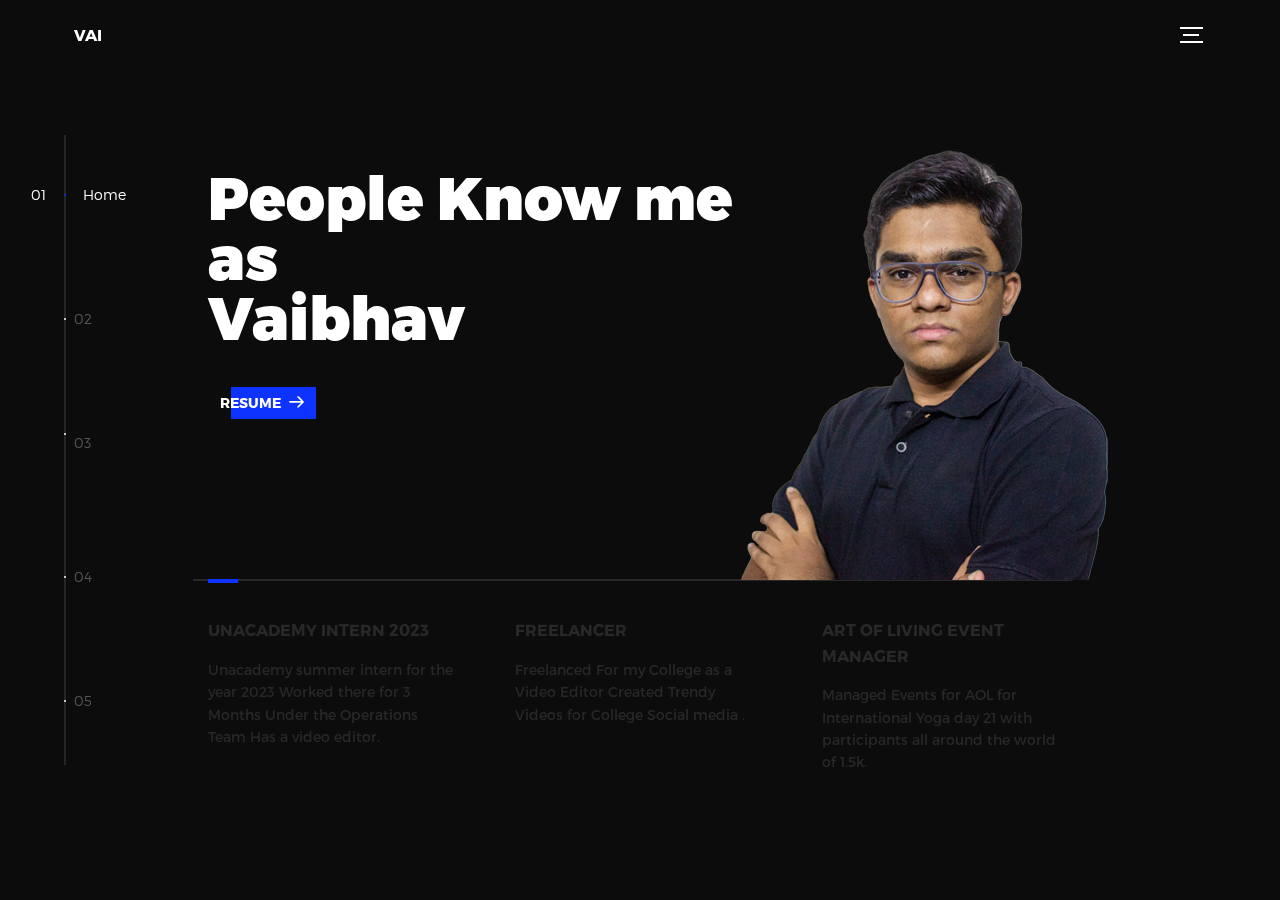
==== commit ff7fbea9: "Add files via upload" ====
--- a/index.html
+++ b/index.html
@@ -1,7 +1,7 @@
 <!DOCTYPE html>
 <html lang="en">
 <head>
-  <title>Global</title>
+  <title>Vai</title>
   <meta charset="utf-8">
   <meta name="viewport" content="width=device-width, initial-scale=1">
   <meta http-equiv="X-UA-Compatible" content="IE=edge">
@@ -15,10 +15,10 @@
 <!-- notification for small viewports and landscape oriented smartphones -->
 <div class="device-notification">
   <a class="device-notification--logo" href="#0">
-    <img src="assets/img/logo.png" alt="Global">
-    <p>Global</p>
+    <alt="Vai">
+    <p>Vai</p>
   </a>
-  <p class="device-notification--message">Global has so much to offer that we must request you orient your device to portrait or find a larger screen. You won't be disappointed.</p>
+  <p class="device-notification--message">Switch Up to a Diffrent Device/Please View it in landscape or Potrait view<br>Use Laptop for a Better Experience .</p>
 </div>
 
 <div class="perspective effect-rotate-left">
@@ -26,11 +26,11 @@
     <div id="viewport" class="l-viewport">
       <div class="l-wrapper">
         <header class="header">
-          <a class="header--logo" href="#0">
-            <img src="assets/img/logo.png" alt="Global">
-            <p>Global</p>
+          <a class="header--logo" href="https://www.linkedin.com/in/vaibhav-yadav-46235a270/">
+            
+            <p>Vai</p>
           </a>
-          <button class="header--cta cta">Lets Connect</button>
+          <button class="header--cta cta">Resume</button>
           <div class="header--nav-toggle">
             <span></span>
           </div>
@@ -39,74 +39,70 @@
           <ul class="side-nav">
             <li class="is-active"><span>Home</span></li>
             <li><span>Works</span></li>
-            <li><span>About</span></li>
+            <li><span>Achievements</span></li>
             <li><span>Contact</span></li>
-            <li><span>Lets Connect</span></li>
+            <li><span>Resume</span></li>
           </ul>
         </nav>
         <ul class="l-main-content main-content">
           <li class="l-section section section--is-active">
             <div class="intro">
               <div class="intro--banner">
-                <h1>Hi there<br>Vaibhav<br>here</h1>
-                <button class="cta">Contact me
-                  <svg version="1.1" id="Layer_1" xmlns="http://www.w3.org/2000/svg" xmlns:xlink="http://www.w3.org/1999/xlink" x="0px" y="0px" viewBox="0 0 150 118" style="enable-background:new 0 0 150 118;" xml:space="preserve">
+                <h1>People Know me <br>as<br>Vaibhav</h1>
+                <button class="cta">Resume
+                 <svg  version="1.1" id="Layer_1" xmlns="http://www.w3.org/2000/svg" xmlns:xlink="http://www.w3.org/1999/xlink" x="0px" y="0px" viewBox="0 0 150 118" style="enable-background:new 0 0 150 118;" xml:space="preserve">
                   <g transform="translate(0.000000,118.000000) scale(0.100000,-0.100000)">
                     <path d="M870,1167c-34-17-55-57-46-90c3-15,81-100,194-211l187-185l-565-1c-431,0-571-3-590-13c-55-28-64-94-18-137c21-20,33-20,597-20h575l-192-193C800,103,794,94,849,39c20-20,39-29,61-29c28,0,63,30,298,262c147,144,272,271,279,282c30,51,23,60-219,304C947,1180,926,1196,870,1167z"/>
                   </g>
                   </svg>
                   <span class="btn-background"></span>
                 </button>
-                <img src="" alt="Welcome">
+                <img src="assets/img/vaibhavfolded.png" alt="Welcome">
               </div>
               <div class="intro--options">
                 <a href="#0">
-                  <h3>Metiew &amp; Smith</h3>
-                  <p>Lorem ipsum dolor sit amet, consectetur adipisicing elit sed do.</p>
-                </a>
-                <a href="#0">
-                  <h3>Fantasy interactive</h3>
-                  <p>Lorem ipsum dolor sit amet, consectetur adipisicing elit sed do.</p>
-                </a>
-                <a href="#0">
-                  <h3>Paul &amp; shark</h3>
-                  <p>Lorem ipsum dolor sit amet, consectetur adipisicing elit sed do.</p>
+                  <h3>Unacademy Intern 2023</h3>
+                  <p>Unacademy summer intern for the year 2023 Worked there for 3 Months Under the Operations Team Has a video editor.</p>
+                </a>
+                <a href="#0">
+                  <h3>Freelancer </h3>
+                  <p>Freelanced For my College as a Video Editor Created Trendy Videos for College Social media .</p>
+                </a>
+                <a href="#0">
+                  <h3>Art of living Event Manager</h3>
+                  <p>Managed Events for AOL for International Yoga day 21 with participants all around the world of 1.5k.</p>
                 </a>
               </div>
             </div>
           </li>
           <li class="l-section section">
             <div class="work">
-              <h2>Selected work</h2>
+              <h2>I draw..Create..Edit..Sometimes..🎬</h2>
               <div class="work--lockup">
                 <ul class="slider">
-                  <li class="slider--item slider--item-left">
-                    <a href="#0">
-                      <div class="slider--item-image">
-                        <img src="assets/img/work-victory.jpg" alt="Victory">
-                      </div>
-                      <p class="slider--item-title">Victory</p>
-                      <p class="slider--item-description">Lorem ipsum dolor sit amet, consectetur adipisicing elit sed do.</p>
+                
+                    
                     </a>
                   </li>
                   <li class="slider--item slider--item-center">
                     <a href="#0">
                       <div class="slider--item-image">
-                        <img src="assets/img/work-metiew-smith.jpg" alt="Metiew and Smith">
+                        <img src="assets/img/Untitled-3 copy.png" alt="Digital Art">
                       </div>
-                      <p class="slider--item-title">Metiew &amp; Smith</p>
-                      <p class="slider--item-description">Lorem ipsum dolor sit amet, consectetur adipisicing elit sed do.</p>
+                      <p class="slider--item-title">Digital art</p>
+                      <p class="slider--item-description">Digital Art done using Procreate and Adobe Photoshop.</p>
                     </a>
                   </li>
                   <li class="slider--item slider--item-right">
                     <a href="#0">
                       <div class="slider--item-image">
-                        <img src="assets/img/work-alex-nowak.jpg" alt="Alex Nowak">
+                         <img src="assets/img/FIGHT CLUB.jpeg" alt="Movie posters">
+                         
                       </div>
-                      <p class="slider--item-title">Alex Nowak</p>
-                      <p class="slider--item-description">Lorem ipsum dolor sit amet, consectetur adipisicing elit sed do.</p>
-                    </a>
-                  </li>
+                      <p class="slider--item-title">Fight CLUB</p>
+                      <p class="slider--item-description">Movie asthetic posters
+                        
+                  </a>
                 </ul>
                 <div class="slider--prev">
                   <svg version="1.1" id="Layer_1" xmlns="http://www.w3.org/2000/svg" xmlns:xlink="http://www.w3.org/1999/xlink" x="0px" y="0px"
@@ -131,8 +127,19 @@
           <li class="l-section section">
             <div class="about">
               <div class="about--banner">
-                <h2>We<br>believe in<br>passionate<br>people</h2>
-                <a href="#0">Career
+                <h2>Achievements<br>and <br>Certifications</h2>
+                <style>
+                  h7
+                    {
+                    font-size: 25px; color: rgb(0, 81, 255);
+                    }
+                </style>
+                <a href="#0">
+                <h7> -> Harvard MUN Online 2022:- #1best Delegate
+                  <br> ->Harvard MUN India Online 2022:- Special <br>  Recommendation
+                  <br><br>I love Debating Gain Knowldge About Geopolitics and Global Crisis
+                 </h7>
+            
                   <span>
                     <svg version="1.1" id="Layer_1" xmlns="http://www.w3.org/2000/svg" xmlns:xlink="http://www.w3.org/1999/xlink" x="0px" y="0px" viewBox="0 0 150 118" style="enable-background:new 0 0 150 118;" xml:space="preserve">
                     <g transform="translate(0.000000,118.000000) scale(0.100000,-0.100000)">
@@ -141,35 +148,23 @@
                     </svg>
                   </span>
                 </a>
-                <img src="assets/img/about-visual.png" alt="About Us">
-              </div>
-              <div class="about--options">
-                <a href="">
-                  <h3>Winners</h3>
-                </a>
-                <a href="#0">
-                  <h3>Philosophy</h3>
-                </a>
-                <a href="#0">
-                  <h3>History</h3>
-                </a>
-              </div>
-            </div>
+              </div>
+              
           </li>
           <li class="l-section section">
             <div class="contact">
               <div class="contact--lockup">
                 <div class="modal">
                   <div class="modal--information">
-                    <p>Pawia 5, 31-154 Kraków, Poland</p>
-                    <a href="mailto:ouremail@gmail.com">ouremail@gmail.com</a>
-                    <a href="tel:+148126287560">+48 12 628 75 60</a>
+                    <p>Bengaluru</p>
+                    <a href="mailto:vaibhavmyadav2005@gmail.com">vaibhavmyadav2005@gmail.com</a>
+                    <a href="tel:+91 7892582871">+91 7892582871</a>
                   </div>
                   <ul class="modal--options">
                     <li><a href="https://www.linkedin.com/in/vaibhav-yadav-46235a270
                       ">LinkedIn</a></li>
-                    <li><a href="#0">Instagram</a></li>
-                    <li><a href="mailto:ouremail@gmail.com">Contact Us</a></li>
+                    <li><a href="https://www.instagram.com/knownas_vai/">Instagram</a></li>
+                    <li><a href="mailto:ouremail@gmail.com">Contact Me</a></li>
                   </ul>
                 </div>
               </div>
@@ -177,22 +172,14 @@
           </li>
           <li class="l-section section">
             <div class="hire">
-              <h2>You want us to do</h2>
+              <h2>Resume</h2>
               <!-- checkout formspree.io for easy form setup -->
               <form class="work-request">
                 <div class="work-request--options">
                   <span class="options-a">
-                    <input id="opt-1" type="checkbox" value="Video editing">
-                    <label for="opt-1">
-                      <svg version="1.1" id="Layer_1" xmlns="http://www.w3.org/2000/svg" xmlns:xlink="http://www.w3.org/1999/xlink" x="0px" y="0px"
-                      viewBox="0 0 150 111" style="enable-background:new 0 0 150 111;" xml:space="preserve">
-                      <g transform="translate(0.000000,111.000000) scale(0.100000,-0.100000)">
-                        <path d="M950,705L555,310L360,505C253,612,160,700,155,700c-6,0-44-34-85-75l-75-75l278-278L550-5l475,475c261,261,475,480,475,485c0,13-132,145-145,145C1349,1100,1167,922,950,705z"/>
-                      </g>
-                      </svg>
-                      Video editing
+                    
                     </label>
-                    <input id="opt-2" type="checkbox" value="graphic design">
+                    <input id="opt-2" type="checkbox" value="Vaibhavs Resume">
                     <label for="opt-2">
                       <svg version="1.1" id="Layer_1" xmlns="http://www.w3.org/2000/svg" xmlns:xlink="http://www.w3.org/1999/xlink" x="0px" y="0px"
                       viewBox="0 0 150 111" style="enable-background:new 0 0 150 111;" xml:space="preserve">
@@ -200,32 +187,16 @@
                         <path d="M950,705L555,310L360,505C253,612,160,700,155,700c-6,0-44-34-85-75l-75-75l278-278L550-5l475,475c261,261,475,480,475,485c0,13-132,145-145,145C1349,1100,1167,922,950,705z"/>
                       </g>
                       </svg>
-                      Graphic Design
-                    </label>
-                    <input id="opt-3" type="checkbox" value="motion design">
-                    <label for="opt-3">
-                      <svg version="1.1" id="Layer_1" xmlns="http://www.w3.org/2000/svg" xmlns:xlink="http://www.w3.org/1999/xlink" x="0px" y="0px"
-                      viewBox="0 0 150 111" style="enable-background:new 0 0 150 111;" xml:space="preserve">
-                      <g transform="translate(0.000000,111.000000) scale(0.100000,-0.100000)">
-                        <path d="M950,705L555,310L360,505C253,612,160,700,155,700c-6,0-44-34-85-75l-75-75l278-278L550-5l475,475c261,261,475,480,475,485c0,13-132,145-145,145C1349,1100,1167,922,950,705z"/>
-                      </g>
-                      </svg>
-                      Motion Design
+                     Vaibhavs Resume
                     </label>
                   </span>
                 </div>
                 <div class="work-request--information">
                   <div class="information-name">
-                    <input id="name" type="text" spellcheck="false">
-                    <label for="name">Name</label>
                   </div>
-                  <div class="information-email">
-                    <input id="email" type="email" spellcheck="false">
-                    <label for="email">Email</label>
-                  </div>
-                </div>
-                <input type="submit" value="Send Request">
-              </form>
+                </div>
+                <li><a href="#0">Download</a></li>
+              <form>
             </div>
           </li>
         </ul>
@@ -235,9 +206,9 @@
   <ul class="outer-nav">
     <li class="is-active">Home</li>
     <li>Works</li>
-    <li>About</li>
+    <li>Achievements</li>
     <li>Contact</li>
-    <li>Lets Connect </li>
+    <li>Resume </li>
   </ul>
 </div>
 
--- a/assets/css/main.css
+++ b/assets/css/main.css
@@ -1 +1 @@
-@font-face{font-family:'Montserrat';src:url("fonts/Montserrat-Black.eot");src:local("☺"),url("fonts/Montserrat-Black.woff") format("woff"),url("fonts/Montserrat-Black.ttf") format("truetype"),url("fonts/Montserrat-Black.svg") format("svg");font-weight:900;font-style:normal}@font-face{font-family:'Montserrat';src:url("fonts/Montserrat-Bold.eot");src:local("☺"),url("fonts/Montserrat-Bold.woff") format("woff"),url("fonts/Montserrat-Bold.ttf") format("truetype"),url("fonts/Montserrat-Bold.svg") format("svg");font-weight:700;font-style:normal}@font-face{font-family:'Montserrat';src:url("fonts/Montserrat-Regular.eot");src:local("☺"),url("fonts/Montserrat-Regular.woff") format("woff"),url("fonts/Montserrat-Regular.ttf") format("truetype"),url("fonts/Montserrat-Regular.svg") format("svg");font-weight:400;font-style:normal}@font-face{font-family:'Montserrat';src:url("fonts/Montserrat-Light.eot");src:local("☺"),url("fonts/Montserrat-Light.woff") format("woff"),url("fonts/Montserrat-Light.ttf") format("truetype"),url("fonts/Montserrat-Light.svg") format("svg");font-weight:300;font-style:normal}/*! normalize.css v3.0.2 | MIT License | git.io/normalize */html{font-family:sans-serif;-ms-text-size-adjust:100%;-webkit-text-size-adjust:100%}body{margin:0}article,aside,details,figcaption,figure,footer,header,hgroup,main,menu,nav,section,summary{display:block}audio,canvas,progress,video{display:inline-block;vertical-align:baseline}audio:not([controls]){display:none;height:0}[hidden],template{display:none}a{background-color:transparent}a:active,a:hover{outline:0}abbr[title]{border-bottom:1px dotted}b,strong{font-weight:bold}dfn{font-style:italic}h1{font-size:2em;margin:0.67em 0}mark{background:#ff0;color:#000}small{font-size:80%}sub,sup{font-size:75%;line-height:0;position:relative;vertical-align:baseline}sup{top:-0.5em}sub{bottom:-0.25em}img{border:0}svg:not(:root){overflow:hidden}figure{margin:1em 40px}hr{box-sizing:content-box;height:0}pre{overflow:auto}code,kbd,pre,samp{font-family:monospace, monospace;font-size:1em}button,input,optgroup,select,textarea{color:inherit;font:inherit;margin:0}button{overflow:visible}button,select{text-transform:none}button,html input[type="button"],input[type="reset"],input[type="submit"]{-webkit-appearance:button;cursor:pointer}button[disabled],html input[disabled]{cursor:default}button::-moz-focus-inner,input::-moz-focus-inner{border:0;padding:0}input{line-height:normal}input[type="checkbox"],input[type="radio"]{box-sizing:border-box;padding:0}input[type="number"]::-webkit-inner-spin-button,input[type="number"]::-webkit-outer-spin-button{height:auto}input[type="search"]{-webkit-appearance:textfield;box-sizing:content-box}input[type="search"]::-webkit-search-cancel-button,input[type="search"]::-webkit-search-decoration{-webkit-appearance:none}fieldset{border:1px solid #c0c0c0;margin:0 2px;padding:0.35em 0.625em 0.75em}legend{border:0;padding:0}textarea{overflow:auto}optgroup{font-weight:bold}table{border-collapse:collapse;border-spacing:0}td,th{padding:0}::-moz-selection{background:#FFF498}::selection{background:#FFF498}::-moz-selection{background:#FFF498}img::-moz-selection{background:transparent}img::selection{background:transparent}img::-moz-selection{background:transparent}body{-webkit-tap-highlight-color:#FFF498}body{background-color:#0c0c0c;font-size:14px;line-height:1.6;font-family:"Montserrat",sans-serif;color:#fff;-webkit-font-smoothing:antialiased;-webkit-text-size-adjust:100%}.l-viewport{position:relative;width:100%;height:100vh;box-shadow:0 0 45px 5px rgba(0,0,0,0.85);overflow:hidden}.l-wrapper{position:relative;width:1440px;max-width:90%;height:100%;margin:0 auto}.l-side-nav{position:absolute;left:0;display:-webkit-box;display:-webkit-flex;display:-ms-flexbox;display:flex;height:100%;-webkit-box-align:center;-webkit-align-items:center;-ms-flex-align:center;align-items:center}.l-side-nav::before{content:"";position:absolute;top:50%;left:0;-webkit-transform:translateY(-50%);transform:translateY(-50%);width:2px;height:70%;max-height:750px;background-color:#555;opacity:.35;z-index:10}@media (max-width: 1180px){.l-side-nav{display:none}}.l-main-content{position:relative;width:100%;height:100%;margin:0;padding:0;list-style:none}.l-section{position:absolute;width:100%;height:100%}.device-notification{display:none;position:fixed;top:0;left:0;width:100%;height:100%;-webkit-box-orient:vertical;-webkit-box-direction:normal;-webkit-flex-direction:column;-ms-flex-direction:column;flex-direction:column;-webkit-box-align:center;-webkit-align-items:center;-ms-flex-align:center;-ms-grid-row-align:center;align-items:center;-webkit-box-pack:center;-webkit-justify-content:center;-ms-flex-pack:center;justify-content:center;background-color:#0c0c0c;z-index:12}.device-notification--logo{display:-webkit-box;display:-webkit-flex;display:-ms-flexbox;display:flex;-webkit-box-align:center;-webkit-align-items:center;-ms-flex-align:center;align-items:center;text-decoration:none;color:#fff}.device-notification--logo p{margin:0 0 0 10px;font-size:16px;font-weight:700;text-transform:uppercase}.device-notification--message{width:70%;margin:30px 0 0 0;font-weight:700;text-align:center}@media (max-width: 767px) and (min-width: 601px) and (max-height: 680px){.device-notification{display:-webkit-box;display:-webkit-flex;display:-ms-flexbox;display:flex}}@media (max-width: 600px) and (min-width: 480px) and (max-height: 580px){.device-notification{display:-webkit-box;display:-webkit-flex;display:-ms-flexbox;display:flex}}@media (max-width: 736px) and (min-width: 360px) and (orientation: landscape){.device-notification{display:-webkit-box;display:-webkit-flex;display:-ms-flexbox;display:flex}}@media(max-width: 359px){.device-notification{display:-webkit-box;display:-webkit-flex;display:-ms-flexbox;display:flex}}.section{opacity:0;visibility:hidden;-webkit-transition:opacity .4s ease-in-out,visibility 0s .4s;transition:opacity .4s ease-in-out,visibility 0s .4s}.section--is-active{opacity:1;visibility:visible;z-index:1;-webkit-transition:opacity .4s ease-in-out .4s;transition:opacity .4s ease-in-out .4s}.section--next{-webkit-transform:translateY(-45px);transform:translateY(-45px);-webkit-transition:-webkit-transform .4s ease-in-out;transition:-webkit-transform .4s ease-in-out;transition:transform .4s ease-in-out;transition:transform .4s ease-in-out, -webkit-transform .4s ease-in-out}.section--prev{-webkit-transform:translateY(45px);transform:translateY(45px);-webkit-transition:-webkit-transform .4s ease-in-out;transition:-webkit-transform .4s ease-in-out;transition:transform .4s ease-in-out;transition:transform .4s ease-in-out, -webkit-transform .4s ease-in-out}.header{position:absolute;top:0;left:0;display:-webkit-box;display:-webkit-flex;display:-ms-flexbox;display:flex;width:100%;height:70px;-webkit-box-align:center;-webkit-align-items:center;-ms-flex-align:center;align-items:center;-webkit-box-pack:justify;-webkit-justify-content:space-between;-ms-flex-pack:justify;justify-content:space-between;z-index:10}.header--logo{display:-webkit-box;display:-webkit-flex;display:-ms-flexbox;display:flex;-webkit-box-align:center;-webkit-align-items:center;-ms-flex-align:center;align-items:center;text-decoration:none;color:#fff}.header--logo p{margin:0 0 0 10px;font-size:16px;font-weight:700;text-transform:uppercase}.header--nav-toggle{display:-webkit-box;display:-webkit-flex;display:-ms-flexbox;display:flex;width:50px;height:50px;-webkit-box-orient:vertical;-webkit-box-direction:normal;-webkit-flex-direction:column;-ms-flex-direction:column;flex-direction:column;-webkit-box-align:center;-webkit-align-items:center;-ms-flex-align:center;align-items:center;-webkit-box-pack:center;-webkit-justify-content:center;-ms-flex-pack:center;justify-content:center;cursor:pointer}.header--nav-toggle span,.header--nav-toggle::before,.header--nav-toggle::after{content:"";position:relative;width:16px;height:2px;background-color:#fff}.header--nav-toggle::before{bottom:5px;width:23px}.header--nav-toggle::after{top:5px;width:23px}.header--cta{position:absolute;top:50%;left:50%;-webkit-transform:translate(-50%, -50%);transform:translate(-50%, -50%);padding:0 20px;line-height:30px;text-decoration:none;color:#fff;font-weight:700;text-transform:uppercase;background-color:#0f33ff;border:none;opacity:0;visibility:hidden;-webkit-transition:opacity .4s ease-in-out,visibility 0s .4s;transition:opacity .4s ease-in-out,visibility 0s .4s}.header--cta:focus{outline:none}.header--cta.is-active{opacity:1;visibility:visible;-webkit-transition:opacity .4s ease-in-out .4s;transition:opacity .4s ease-in-out .4s}@media (max-width: 767px){.header--cta{display:none}}.side-nav{position:relative;display:-webkit-box;display:-webkit-flex;display:-ms-flexbox;display:flex;width:100px;height:70%;max-height:750px;-webkit-box-orient:vertical;-webkit-box-direction:normal;-webkit-flex-direction:column;-ms-flex-direction:column;flex-direction:column;-webkit-justify-content:space-around;-ms-flex-pack:distribute;justify-content:space-around;margin:0;padding:0;list-style-position:inside;z-index:10}.side-nav>li{position:relative;top:-5px;color:#fff;font-size:6px;cursor:pointer}.side-nav>li span{position:relative;top:3px;left:10px;color:#fff;font-size:14px;font-weight:300;opacity:0;visibility:hidden}.side-nav>li::before{position:absolute;top:3px;left:10px;color:#555;font-size:14px;font-weight:300}.side-nav li:nth-child(1)::before{content:"01"}.side-nav li:nth-child(2)::before{content:"02"}.side-nav li:nth-child(3)::before{content:"03"}.side-nav li:nth-child(4)::before{content:"04"}.side-nav li:nth-child(5)::before{content:"05"}.side-nav li.is-active{color:#0f33ff;-webkit-transition:color .4s ease-in-out;transition:color .4s ease-in-out}.side-nav li.is-active span{opacity:1;visibility:visible;-webkit-transition:opacity .4s ease-in-out;transition:opacity .4s ease-in-out}.side-nav li.is-active::before{left:-33px;color:#fff}.intro{position:relative;display:-webkit-box;display:-webkit-flex;display:-ms-flexbox;display:flex;width:900px;max-width:75%;height:100%;-webkit-box-orient:vertical;-webkit-box-direction:normal;-webkit-flex-direction:column;-ms-flex-direction:column;flex-direction:column;-webkit-box-pack:center;-webkit-justify-content:center;-ms-flex-pack:center;justify-content:center;margin:0 auto}@media (max-width: 1180px){.intro{max-width:100%}}.intro--banner{position:relative;height:475px}.intro--banner::before{content:"";position:absolute;bottom:20px;left:-15px;right:0;height:2px;background-color:#282828}.intro--banner::after{content:"";position:absolute;bottom:18px;left:0;width:30px;height:4px;background-color:#0f33ff}.intro--banner h1{position:relative;font-size:68px;font-weight:900;line-height:1;z-index:1}.intro--banner button{position:relative;padding:5px 17px 5px 12px;font-weight:700;text-transform:uppercase;background-color:transparent;border:none}.intro--banner button .btn-background{position:absolute;top:0;left:23px;right:0;height:100%;background-color:#0f33ff;z-index:-1;-webkit-transition:left .2s ease-in-out;transition:left .2s ease-in-out}.intro--banner button:hover .btn-background{left:0}.intro--banner button:focus{outline:none}.intro--banner button svg{position:relative;left:5px;width:15px;fill:#fff}.intro--banner img{position:absolute;bottom:21px;right:-12px}.intro--options{display:-webkit-box;display:-webkit-flex;display:-ms-flexbox;display:flex;-webkit-box-pack:justify;-webkit-justify-content:space-between;-ms-flex-pack:justify;justify-content:space-between;margin:0;padding:0;list-style:none}.intro--options>a{max-width:250px;text-decoration:none;color:#282828;-webkit-transition:color .2s ease-in-out;transition:color .2s ease-in-out}.intro--options>a:hover{color:#fff}.intro--options h3{font-size:16px;text-transform:uppercase}.intro--options p{margin-bottom:0}@media (max-width: 900px){.intro--banner{height:380px}.intro--banner h1{font-size:55px}.intro--banner img{width:430px}.intro--options>a{margin-right:30px}.intro--options>a:last-child{margin-right:0}}@media (max-width: 767px){.intro--banner{height:305px}.intro--banner h1{font-size:44px}.intro--banner img{width:330px}.intro--options{display:block}.intro--options>a{display:block;max-width:100%;margin:0 0 30px 0}.intro--options>a:last-child{margin-bottom:0}}@media (max-width: 600px){.intro--banner{height:360px}.intro--banner h1{font-size:55px}.intro--banner img{display:none}}@media (max-width: 600px) and (max-height: 750px){.intro--banner{height:auto}.intro--banner::before,.intro--banner::after{display:none}.intro--banner h1{margin-top:0}.intro--options{display:none}}.work{position:relative;display:-webkit-box;display:-webkit-flex;display:-ms-flexbox;display:flex;width:960px;max-width:80%;height:100%;-webkit-box-orient:vertical;-webkit-box-direction:normal;-webkit-flex-direction:column;-ms-flex-direction:column;flex-direction:column;-webkit-box-pack:center;-webkit-justify-content:center;-ms-flex-pack:center;justify-content:center;margin:0 auto}@media (max-width: 1180px){.work{max-width:100%}}.work h2{margin:0 0 20px 0;font-size:30px;text-align:center}.work--lockup{position:relative}.work--lockup .slider{position:relative;display:-webkit-box;display:-webkit-flex;display:-ms-flexbox;display:flex;width:80%;margin:0 auto;padding:0;list-style:none}.work--lockup .slider--item{position:absolute;display:none;text-align:center}.work--lockup .slider--item a{text-decoration:none;color:#858585}.work--lockup .slider--item-title{margin-top:10px;font-size:12px;font-weight:700;text-transform:uppercase}.work--lockup .slider--item-description{display:none;max-width:250px;margin:0 auto}.work--lockup .slider--item-image{width:150px;height:150px;margin:0 auto;border-radius:50%;overflow:hidden}.work--lockup .slider--item-image img{width:100%}.work--lockup .slider--item-left{top:50%;left:0;-webkit-transform:translateY(-50%);transform:translateY(-50%);display:block}.work--lockup .slider--item-right{top:50%;right:0;-webkit-transform:translateY(-50%);transform:translateY(-50%);display:block}.work--lockup .slider--item-center{position:relative;top:30px;left:50%;-webkit-transform:translateX(-50%);transform:translateX(-50%);display:block}.work--lockup .slider--item-center a{color:#fff}.work--lockup .slider--item-center .slider--item-title{margin-top:25px;font-size:16px}.work--lockup .slider--item-center .slider--item-description{display:block}.work--lockup .slider--item-center .slider--item-image{width:300px;height:300px}.work--lockup .slider--next,.work--lockup .slider--prev{position:absolute;top:160px;display:-webkit-box;display:-webkit-flex;display:-ms-flexbox;display:flex;width:50px;height:50px;-webkit-box-align:center;-webkit-align-items:center;-ms-flex-align:center;align-items:center;-webkit-box-pack:center;-webkit-justify-content:center;-ms-flex-pack:center;justify-content:center;background-color:#282828;border-radius:50%;cursor:pointer}.work--lockup .slider--next svg,.work--lockup .slider--prev svg{width:20px;fill:#fff}.work--lockup .slider--next{right:0}.work--lockup .slider--prev{left:0}@media (max-width: 900px){.work--lockup .slider--item-image{width:120px;height:120px}.work--lockup .slider--item-center .slider--item-image{width:240px;height:240px}.work--lockup .slider--next,.work--lockup .slider--prev{top:130px}}@media (max-width: 767px){.work--lockup .slider{width:75%}.work--lockup .slider--item-image{width:90px;height:90px}.work--lockup .slider--item-center .slider--item-image{width:190px;height:190px}.work--lockup .slider--next,.work--lockup .slider--prev{top:105px}}@media (max-width: 600px){.work--lockup .slider{width:auto}.work--lockup .slider--item-left,.work--lockup .slider--item-right{display:none}}.about{position:relative;display:-webkit-box;display:-webkit-flex;display:-ms-flexbox;display:flex;width:900px;max-width:75%;height:100%;-webkit-box-orient:vertical;-webkit-box-direction:normal;-webkit-flex-direction:column;-ms-flex-direction:column;flex-direction:column;-webkit-box-pack:center;-webkit-justify-content:center;-ms-flex-pack:center;justify-content:center;margin:0 auto}@media (max-width: 1180px){.about{max-width:100%}}.about--banner{position:relative;height:475px}.about--banner::before{content:"";position:absolute;top:20px;left:200px;-webkit-transform:rotate(-25deg);transform:rotate(-25deg);border:5px solid #0f33ff;border-right-color:transparent;border-bottom-color:transparent}.about--banner::after{content:"";position:absolute;top:75px;left:400px;-webkit-transform:rotate(45deg);transform:rotate(45deg);width:10px;height:10px;background-color:#0f33ff}.about--banner h2{position:relative;margin-top:35px;font-size:68px;font-weight:900;line-height:1;z-index:1}.about--banner h2::before{content:"";position:absolute;top:60px;left:268px;width:30px;height:30px;background-color:#0f33ff;border-radius:50%}.about--banner h2::after{content:"";position:absolute;top:255px;left:255px;width:10px;height:10px;background-color:#0f33ff}.about--banner a{padding:5px 17px 5px 0;text-decoration:none;color:#fff;font-weight:700;text-transform:uppercase;background-color:transparent}.about--banner a:hover svg{left:10px}.about--banner a svg{position:relative;left:5px;width:15px;fill:#fff;-webkit-transition:left .2s ease-in-out;transition:left .2s ease-in-out}.about--banner img{position:absolute;bottom:-90px;right:-12px}.about--options{display:-webkit-box;display:-webkit-flex;display:-ms-flexbox;display:flex;max-width:600px;-webkit-box-pack:justify;-webkit-justify-content:space-between;-ms-flex-pack:justify;justify-content:space-between;margin:0;padding:0;list-style:none}.about--options>a{position:relative;width:150px;height:75px;text-decoration:none;color:#fff;border:10px solid #0f33ff;background-position:center;background-size:cover;background-repeat:no-repeat}.about--options>a:nth-child(1){background-image:url("../img/Vaibhavyadav.png")}.about--options>a:nth-child(2){background-image:url("../img/about-philosophy.jpg")}.about--options>a:nth-child(3){background-image:url("../img/about-history.jpg")}.about--options>a:hover h3{bottom:-50px}.about--options h3{position:absolute;bottom:-38px;left:10px;font-size:16px;text-transform:uppercase;-webkit-transition:bottom .2s ease-in-out,left .2s ease-in-out;transition:bottom .2s ease-in-out,left .2s ease-in-out}@media (max-width: 767px){.about--banner{height:305px}.about--banner::before{top:0;left:125px}.about--banner::after{top:35px;left:260px}.about--banner h2{margin-top:10px;font-size:44px}.about--banner h2::before{top:28px;left:168px}.about--banner h2::after{top:163px;left:163px}.about--banner img{width:315px}}@media (max-width: 600px){.about--banner{height:auto}.about--banner::before{left:155px}.about--banner::after{left:310px}.about--banner h2{margin-top:0;font-size:55px}.about--banner h2::before{top:43px;left:214px}.about--banner h2::after{top:205px;left:205px}.about--banner img{display:none}.about--options{display:none}}.contact{position:fixed;top:0;left:0;width:100%;height:100%;background-image:url("../img/contact-visual.png");background-position:center;background-size:cover;background-repeat:no-repeat}.contact--lockup{position:relative;display:-webkit-box;display:-webkit-flex;display:-ms-flexbox;display:flex;width:900px;max-width:75%;height:100%;-webkit-box-align:center;-webkit-align-items:center;-ms-flex-align:center;align-items:center;-webkit-box-pack:end;-webkit-justify-content:flex-end;-ms-flex-pack:end;justify-content:flex-end;margin:0 auto}@media (max-width: 1180px){.contact--lockup{max-width:90%}}@media (max-width: 767px){.contact--lockup{-webkit-box-pack:center;-webkit-justify-content:center;-ms-flex-pack:center;justify-content:center}}.contact--lockup .modal{padding:45px 45px;text-align:center;background-color:#0c0c0c;box-shadow:0 0 30px 0 rgba(0,0,0,0.75)}.contact--lockup .modal--information p,.contact--lockup .modal--information a{display:block;margin:14px 0;text-decoration:none;color:#fff;font-weight:700}.contact--lockup .modal--information p{margin-top:0}.contact--lockup .modal--options{margin:0;padding:0;list-style:none}.contact--lockup .modal--options>li{width:130px;margin:0 auto 25px auto}.contact--lockup .modal--options li:nth-child(1){background-color:#1769ff}.contact--lockup .modal--options li:nth-child(2){background-color:#ea4c89}.contact--lockup .modal--options li:nth-child(3){margin-bottom:0;background-color:#0f33ff;text-transform:uppercase}.contact--lockup .modal--options a{display:block;width:100%;padding:8px 0;text-decoration:none;color:#fff;font-weight:700}.hire{position:relative;display:-webkit-box;display:-webkit-flex;display:-ms-flexbox;display:flex;width:700px;max-width:75%;height:100%;-webkit-box-orient:vertical;-webkit-box-direction:normal;-webkit-flex-direction:column;-ms-flex-direction:column;flex-direction:column;-webkit-box-pack:center;-webkit-justify-content:center;-ms-flex-pack:center;justify-content:center;margin:0 auto}@media (max-width: 1180px){.hire{max-width:100%}}.hire h2{margin:0 0 20px 0;font-size:30px;text-align:center}.work-request{display:-webkit-box;display:-webkit-flex;display:-ms-flexbox;display:flex;width:100%;-webkit-box-orient:vertical;-webkit-box-direction:normal;-webkit-flex-direction:column;-ms-flex-direction:column;flex-direction:column;-webkit-box-align:center;-webkit-align-items:center;-ms-flex-align:center;align-items:center;color:#fff}.work-request input[type="submit"]{width:400px;max-width:100%;line-height:50px;font-size:16px;font-weight:700;text-transform:uppercase;background-color:#0f33ff;border:none;border-radius:0}.work-request input[type="submit"]:focus{outline:none}.work-request--options{display:-webkit-box;display:-webkit-flex;display:-ms-flexbox;display:flex;width:100%;-webkit-box-orient:vertical;-webkit-box-direction:normal;-webkit-flex-direction:column;-ms-flex-direction:column;flex-direction:column;-webkit-box-align:center;-webkit-align-items:center;-ms-flex-align:center;align-items:center;margin:30px 0}.work-request--options .options-a{display:-webkit-box;display:-webkit-flex;display:-ms-flexbox;display:flex;width:100%;-webkit-box-pack:justify;-webkit-justify-content:space-between;-ms-flex-pack:justify;justify-content:space-between}.work-request--options .options-b{display:-webkit-box;display:-webkit-flex;display:-ms-flexbox;display:flex;width:72%;-webkit-flex-wrap:wrap;-ms-flex-wrap:wrap;flex-wrap:wrap;-webkit-justify-content:space-around;-ms-flex-pack:distribute;justify-content:space-around}.work-request--options label{display:block;width:200px;margin-bottom:30px;line-height:50px;font-size:16px;font-weight:700;text-align:center;border:2px solid #fff;cursor:pointer;-webkit-transition:background-color .2s ease-in-out,border-color .2s ease-in-out;transition:background-color .2s ease-in-out,border-color .2s ease-in-out}.work-request--options label svg{position:relative;left:-5px;width:0;fill:#fff;-webkit-transition:width .2s ease-in-out;transition:width .2s ease-in-out}.work-request--options input[type="checkbox"]{display:none}.work-request--options input[type="checkbox"]:checked+label{background-color:#0f33ff;border-color:#0f33ff}.work-request--options input[type="checkbox"]:checked+label svg{width:15px}.work-request--information{display:-webkit-box;display:-webkit-flex;display:-ms-flexbox;display:flex;width:100%;-webkit-box-pack:justify;-webkit-justify-content:space-between;-ms-flex-pack:justify;justify-content:space-between;margin-bottom:60px}.work-request--information .information-name,.work-request--information .information-email{position:relative;width:45%;height:50px;font-size:30px;font-weight:300}.work-request--information input[type="text"],.work-request--information input[type="email"]{width:100%;padding:0 0 5px 0;background-color:transparent;border:none;border-bottom:1px solid #fff;border-radius:0}.work-request--information input[type="text"]:focus,.work-request--information input[type="email"]:focus{outline:none;background-color:#0c0c0c}.work-request--information label{position:absolute;top:0;left:0;pointer-events:none;-webkit-transition:top .2s ease-in-out,font-size .2s ease-in-out;transition:top .2s ease-in-out,font-size .2s ease-in-out}.work-request--information input:focus+label,.work-request--information input.has-value+label{top:-15px;font-size:14px}@media (max-width: 767px){.work-request--options{-webkit-box-orient:horizontal;-webkit-box-direction:normal;-webkit-flex-direction:row;-ms-flex-direction:row;flex-direction:row;-webkit-justify-content:space-around;-ms-flex-pack:distribute;justify-content:space-around}.work-request--options .options-a,.work-request--options .options-b{display:block;width:auto}}@media (max-width: 600px){.work-request--options{margin:20px 0}}@media (max-width: 600px) and (max-width: 415px){.work-request--options{-webkit-box-pack:justify;-webkit-justify-content:space-between;-ms-flex-pack:justify;justify-content:space-between}}@media (max-width: 600px){.work-request--options label{width:150px;margin-bottom:15px;font-size:14px}.work-request--options input[type="checkbox"]:checked+label svg{width:12px}.work-request--information{margin-bottom:30px}.work-request--information .information-name,.work-request--information .information-email{height:40px;font-size:24px}}.perspective{position:relative;width:100%;height:100%;overflow:hidden}.perspective--modalview{position:fixed;-webkit-perspective:1500px;perspective:1500px}.container{position:relative;-webkit-transform:translateZ(0) translateX(0) rotateY(0deg);transform:translateZ(0) translateX(0) rotateY(0deg);min-height:100%;outline:30px solid #0f33ff;-webkit-transition:-webkit-transform .4s;transition:-webkit-transform .4s;transition:transform .4s;transition:transform .4s, -webkit-transform .4s}.modalview .container{position:absolute;width:100%;height:100%;overflow:hidden;-webkit-backface-visibility:hidden;backface-visibility:hidden}.effect-rotate-left .container{-webkit-transform-origin:0% 50%;transform-origin:0% 50%;-webkit-transition:-webkit-transform .4s;transition:-webkit-transform .4s;transition:transform .4s;transition:transform .4s, -webkit-transform .4s}.effect-rotate-left--animate .container{-webkit-transform:translateZ(-1800px) translateX(-50%) rotateY(45deg);transform:translateZ(-1800px) translateX(-50%) rotateY(45deg);outline:30px solid #0f33ff}.outer-nav{position:absolute;top:50%;left:55%;-webkit-transform:translateY(-50%);transform:translateY(-50%);-webkit-transform-style:preserve-3d;transform-style:preserve-3d;margin:0;padding:0;list-style:none;text-align:center;visibility:hidden;-webkit-transition:visibility 0s .2s;transition:visibility 0s .2s}.outer-nav.is-vis{visibility:visible}.outer-nav--return{position:absolute;top:0;left:0;width:100%;height:100%;display:none;cursor:pointer;z-index:11}.outer-nav--return.is-vis{display:block}.outer-nav>li{-webkit-transform-style:preserve-3d;transform-style:preserve-3d;-webkit-transform:translateX(350px) translateZ(-1000px);transform:translateX(350px) translateZ(-1000px);font-size:55px;font-weight:900;opacity:0;cursor:pointer;-webkit-transition:opacity .2s,-webkit-transform .2s;transition:opacity .2s,-webkit-transform .2s;transition:transform .2s,opacity .2s;transition:transform .2s,opacity .2s,-webkit-transform .2s}.outer-nav>li.is-vis{-webkit-transform:translateX(0) translateZ(0);transform:translateX(0) translateZ(0);opacity:1;-webkit-transition:opacity .4s,-webkit-transform .4s;transition:opacity .4s,-webkit-transform .4s;transition:transform .4s,opacity .4s;transition:transform .4s,opacity .4s,-webkit-transform .4s}.outer-nav>li::before{content:"";position:absolute;top:50%;left:50%;-webkit-transform:translate(-50%, -25%);transform:translate(-50%, -25%);width:110%;height:15px;opacity:0;background-color:#0f33ff}.outer-nav>li.is-active::before{opacity:1}@media (max-width: 767px){.outer-nav>li{font-size:44px}}@media (max-width: 600px){.outer-nav>li{font-size:34px}}.outer-nav li.is-vis:nth-child(2){-webkit-transition-delay:.04s;transition-delay:.04s}.outer-nav li.is-vis:nth-child(3){-webkit-transition-delay:.08s;transition-delay:.08s}.outer-nav li.is-vis:nth-child(4){-webkit-transition-delay:.12s;transition-delay:.12s}.outer-nav li.is-vis:nth-child(5){-webkit-transition-delay:.16s;transition-delay:.16s}
+@font-face{font-family:'Montserrat';src:url("fonts/Montserrat-Black.eot");src:local("☺"),url("fonts/Montserrat-Black.woff") format("woff"),url("fonts/Montserrat-Black.ttf") format("truetype"),url("fonts/Montserrat-Black.svg") format("svg");font-weight:900;font-style:normal}@font-face{font-family:'Montserrat';src:url("fonts/Montserrat-Bold.eot");src:local("☺"),url("fonts/Montserrat-Bold.woff") format("woff"),url("fonts/Montserrat-Bold.ttf") format("truetype"),url("fonts/Montserrat-Bold.svg") format("svg");font-weight:700;font-style:normal}@font-face{font-family:'Montserrat';src:url("fonts/Montserrat-Regular.eot");src:local("☺"),url("fonts/Montserrat-Regular.woff") format("woff"),url("fonts/Montserrat-Regular.ttf") format("truetype"),url("fonts/Montserrat-Regular.svg") format("svg");font-weight:400;font-style:normal}@font-face{font-family:'Montserrat';src:url("fonts/Montserrat-Light.eot");src:local("☺"),url("fonts/Montserrat-Light.woff") format("woff"),url("fonts/Montserrat-Light.ttf") format("truetype"),url("fonts/Montserrat-Light.svg") format("svg");font-weight:300;font-style:normal}/*! normalize.css v3.0.2 | MIT License | git.io/normalize */html{font-family:sans-serif;-ms-text-size-adjust:100%;-webkit-text-size-adjust:100%}body{margin:0}article,aside,details,figcaption,figure,footer,header,hgroup,main,menu,nav,section,summary{display:block}audio,canvas,progress,video{display:inline-block;vertical-align:baseline}audio:not([controls]){display:none;height:0}[hidden],template{display:none}a{background-color:transparent}a:active,a:hover{outline:0}abbr[title]{border-bottom:1px dotted}b,strong{font-weight:bold}dfn{font-style:italic}h1{font-size:2em;margin:0.67em 0}mark{background:#ff0;color:#000}small{font-size:80%}sub,sup{font-size:75%;line-height:0;position:relative;vertical-align:baseline}sup{top:-0.5em}sub{bottom:-0.25em}img{border:0}svg:not(:root){overflow:hidden}figure{margin:1em 40px}hr{box-sizing:content-box;height:0}pre{overflow:auto}code,kbd,pre,samp{font-family:monospace, monospace;font-size:1em}button,input,optgroup,select,textarea{color:inherit;font:inherit;margin:0}button{overflow:visible}button,select{text-transform:none}button,html input[type="button"],input[type="reset"],input[type="submit"]{-webkit-appearance:button;cursor:pointer}button[disabled],html input[disabled]{cursor:default}button::-moz-focus-inner,input::-moz-focus-inner{border:0;padding:0}input{line-height:normal}input[type="checkbox"],input[type="radio"]{box-sizing:border-box;padding:0}input[type="number"]::-webkit-inner-spin-button,input[type="number"]::-webkit-outer-spin-button{height:auto}input[type="search"]{-webkit-appearance:textfield;box-sizing:content-box}input[type="search"]::-webkit-search-cancel-button,input[type="search"]::-webkit-search-decoration{-webkit-appearance:none}fieldset{border:1px solid #c0c0c0;margin:0 2px;padding:0.35em 0.625em 0.75em}legend{border:0;padding:0}textarea{overflow:auto}optgroup{font-weight:bold}table{border-collapse:collapse;border-spacing:0}td,th{padding:0}::-moz-selection{background:#FFF498}::selection{background:#FFF498}::-moz-selection{background:#FFF498}img::-moz-selection{background:transparent}img::selection{background:transparent}img::-moz-selection{background:transparent}body{-webkit-tap-highlight-color:#FFF498}body{background-color:#0c0c0c;font-size:14px;line-height:1.6;font-family:"Montserrat",sans-serif;color:#fff;-webkit-font-smoothing:antialiased;-webkit-text-size-adjust:100%}.l-viewport{position:relative;width:100%;height:100vh;box-shadow:0 0 45px 5px rgba(0,0,0,0.85);overflow:hidden}.l-wrapper{position:relative;width:1440px;max-width:90%;height:100%;margin:0 auto}.l-side-nav{position:absolute;left:0;display:-webkit-box;display:-webkit-flex;display:-ms-flexbox;display:flex;height:100%;-webkit-box-align:center;-webkit-align-items:center;-ms-flex-align:center;align-items:center}.l-side-nav::before{content:"";position:absolute;top:50%;left:0;-webkit-transform:translateY(-50%);transform:translateY(-50%);width:2px;height:70%;max-height:750px;background-color:#555;opacity:.35;z-index:10}@media (max-width: 1180px){.l-side-nav{display:none}}.l-main-content{position:relative;width:100%;height:100%;margin:0;padding:0;list-style:none}.l-section{position:absolute;width:100%;height:100%}.device-notification{display:none;position:fixed;top:0;left:0;width:100%;height:100%;-webkit-box-orient:vertical;-webkit-box-direction:normal;-webkit-flex-direction:column;-ms-flex-direction:column;flex-direction:column;-webkit-box-align:center;-webkit-align-items:center;-ms-flex-align:center;-ms-grid-row-align:center;align-items:center;-webkit-box-pack:center;-webkit-justify-content:center;-ms-flex-pack:center;justify-content:center;background-color:#0c0c0c;z-index:12}.device-notification--logo{display:-webkit-box;display:-webkit-flex;display:-ms-flexbox;display:flex;-webkit-box-align:center;-webkit-align-items:center;-ms-flex-align:center;align-items:center;text-decoration:none;color:#fff}.device-notification--logo p{margin:0 0 0 10px;font-size:16px;font-weight:700;text-transform:uppercase}.device-notification--message{width:70%;margin:30px 0 0 0;font-weight:700;text-align:center}@media (max-width: 767px) and (min-width: 601px) and (max-height: 680px){.device-notification{display:-webkit-box;display:-webkit-flex;display:-ms-flexbox;display:flex}}@media (max-width: 600px) and (min-width: 480px) and (max-height: 580px){.device-notification{display:-webkit-box;display:-webkit-flex;display:-ms-flexbox;display:flex}}@media (max-width: 736px) and (min-width: 360px) and (orientation: landscape){.device-notification{display:-webkit-box;display:-webkit-flex;display:-ms-flexbox;display:flex}}@media(max-width: 359px){.device-notification{display:-webkit-box;display:-webkit-flex;display:-ms-flexbox;display:flex}}.section{opacity:0;visibility:hidden;-webkit-transition:opacity .4s ease-in-out,visibility 0s .4s;transition:opacity .4s ease-in-out,visibility 0s .4s}.section--is-active{opacity:1;visibility:visible;z-index:1;-webkit-transition:opacity .4s ease-in-out .4s;transition:opacity .4s ease-in-out .4s}.section--next{-webkit-transform:translateY(-45px);transform:translateY(-45px);-webkit-transition:-webkit-transform .4s ease-in-out;transition:-webkit-transform .4s ease-in-out;transition:transform .4s ease-in-out;transition:transform .4s ease-in-out, -webkit-transform .4s ease-in-out}.section--prev{-webkit-transform:translateY(45px);transform:translateY(45px);-webkit-transition:-webkit-transform .4s ease-in-out;transition:-webkit-transform .4s ease-in-out;transition:transform .4s ease-in-out;transition:transform .4s ease-in-out, -webkit-transform .4s ease-in-out}.header{position:absolute;top:0;left:0;display:-webkit-box;display:-webkit-flex;display:-ms-flexbox;display:flex;width:100%;height:70px;-webkit-box-align:center;-webkit-align-items:center;-ms-flex-align:center;align-items:center;-webkit-box-pack:justify;-webkit-justify-content:space-between;-ms-flex-pack:justify;justify-content:space-between;z-index:10}.header--logo{display:-webkit-box;display:-webkit-flex;display:-ms-flexbox;display:flex;-webkit-box-align:center;-webkit-align-items:center;-ms-flex-align:center;align-items:center;text-decoration:none;color:#fff}.header--logo p{margin:0 0 0 10px;font-size:16px;font-weight:700;text-transform:uppercase}.header--nav-toggle{display:-webkit-box;display:-webkit-flex;display:-ms-flexbox;display:flex;width:50px;height:50px;-webkit-box-orient:vertical;-webkit-box-direction:normal;-webkit-flex-direction:column;-ms-flex-direction:column;flex-direction:column;-webkit-box-align:center;-webkit-align-items:center;-ms-flex-align:center;align-items:center;-webkit-box-pack:center;-webkit-justify-content:center;-ms-flex-pack:center;justify-content:center;cursor:pointer}.header--nav-toggle span,.header--nav-toggle::before,.header--nav-toggle::after{content:"";position:relative;width:16px;height:2px;background-color:#fff}.header--nav-toggle::before{bottom:5px;width:23px}.header--nav-toggle::after{top:5px;width:23px}.header--cta{position:absolute;top:50%;left:50%;-webkit-transform:translate(-50%, -50%);transform:translate(-50%, -50%);padding:0 20px;line-height:30px;text-decoration:none;color:#fff;font-weight:700;text-transform:uppercase;background-color:#0f33ff;border:none;opacity:0;visibility:hidden;-webkit-transition:opacity .4s ease-in-out,visibility 0s .4s;transition:opacity .4s ease-in-out,visibility 0s .4s}.header--cta:focus{outline:none}.header--cta.is-active{opacity:1;visibility:visible;-webkit-transition:opacity .4s ease-in-out .4s;transition:opacity .4s ease-in-out .4s}@media (max-width: 767px){.header--cta{display:none}}.side-nav{position:relative;display:-webkit-box;display:-webkit-flex;display:-ms-flexbox;display:flex;width:100px;height:70%;max-height:750px;-webkit-box-orient:vertical;-webkit-box-direction:normal;-webkit-flex-direction:column;-ms-flex-direction:column;flex-direction:column;-webkit-justify-content:space-around;-ms-flex-pack:distribute;justify-content:space-around;margin:0;padding:0;list-style-position:inside;z-index:10}.side-nav>li{position:relative;top:-5px;color:#fff;font-size:6px;cursor:pointer}.side-nav>li span{position:relative;top:3px;left:10px;color:#fff;font-size:14px;font-weight:300;opacity:0;visibility:hidden}.side-nav>li::before{position:absolute;top:3px;left:10px;color:#555;font-size:14px;font-weight:300}.side-nav li:nth-child(1)::before{content:"01"}.side-nav li:nth-child(2)::before{content:"02"}.side-nav li:nth-child(3)::before{content:"03"}.side-nav li:nth-child(4)::before{content:"04"}.side-nav li:nth-child(5)::before{content:"05"}.side-nav li.is-active{color:#0f33ff;-webkit-transition:color .4s ease-in-out;transition:color .4s ease-in-out}.side-nav li.is-active span{opacity:1;visibility:visible;-webkit-transition:opacity .4s ease-in-out;transition:opacity .4s ease-in-out}.side-nav li.is-active::before{left:-33px;color:#fff}.intro{position:relative;display:-webkit-box;display:-webkit-flex;display:-ms-flexbox;display:flex;width:900px;max-width:75%;height:100%;-webkit-box-orient:vertical;-webkit-box-direction:normal;-webkit-flex-direction:column;-ms-flex-direction:column;flex-direction:column;-webkit-box-pack:center;-webkit-justify-content:center;-ms-flex-pack:center;justify-content:center;margin:0 auto}@media (max-width: 1180px){.intro{max-width:100%}}.intro--banner{position:relative;height:475px}.intro--banner::before{content:"";position:absolute;bottom:20px;left:-15px;right:0;height:2px;background-color:#282828}.intro--banner::after{content:"";position:absolute;bottom:18px;left:0;width:30px;height:4px;background-color:#0f33ff}.intro--banner h1{position:relative;font-size:60px;font-weight:900;line-height:1;z-index:1}.intro--banner button{position:relative;padding:5px 17px 5px 12px;font-weight:700;text-transform:uppercase;background-color:transparent;border:none}.intro--banner button .btn-background{position:absolute;top:0;left:23px;right:0;height:100%;background-color:#0f33ff;z-index:-1;-webkit-transition:left .2s ease-in-out;transition:left .2s ease-in-out}.intro--banner button:hover .btn-background{left:0}.intro--banner button:focus{outline:none}.intro--banner button svg{position:relative;left:5px;width:15px;fill:#fff}.intro--banner img{position:absolute;bottom:21px;right:-112px}.intro--options{display:-webkit-box;display:-webkit-flex;display:-ms-flexbox;display:flex;-webkit-box-pack:justify;-webkit-justify-content:space-between;-ms-flex-pack:justify;justify-content:space-between;margin:0;padding:0;list-style:none}.intro--options>a{max-width:250px;text-decoration:none;color:#282828;-webkit-transition:color .2s ease-in-out;transition:color .2s ease-in-out}.intro--options>a:hover{color:#1769ff}.intro--options h3{font-size:16px;text-transform:uppercase}.intro--options p{margin-bottom:0}@media (max-width: 900px){.intro--banner{height:380px}.intro--banner h1{font-size:55px}.intro--banner img{width:356px}.intro--options>a{margin-right:30px}.intro--options>a:last-child{margin-right:0}}@media (max-width: 767px){.intro--banner{height:305px}.intro--banner h1{font-size:44px}.intro--banner img{width:330px}.intro--options{display:block}.intro--options>a{display:block;max-width:100%;margin:0 0 30px 0}.intro--options>a:last-child{margin-bottom:0}}@media (max-width: 600px){.intro--banner{height:360px}.intro--banner h1{font-size:55px}.intro--banner img{display:none}}@media (max-width: 600px) and (max-height: 750px){.intro--banner{height:auto}.intro--banner::before,.intro--banner::after{display:none}.intro--banner h1{margin-top:0}.intro--options{display:none}}.work{position:relative;display:-webkit-box;display:-webkit-flex;display:-ms-flexbox;display:flex;width:960px;max-width:80%;height:100%;-webkit-box-orient:vertical;-webkit-box-direction:normal;-webkit-flex-direction:column;-ms-flex-direction:column;flex-direction:column;-webkit-box-pack:center;-webkit-justify-content:center;-ms-flex-pack:center;justify-content:center;margin:0 auto}@media (max-width: 1180px){.work{max-width:100%}}.work h2{margin:0 0 20px 0;font-size:30px;text-align:center}.work--lockup{position:relative}.work--lockup .slider{position:relative;display:-webkit-box;display:-webkit-flex;display:-ms-flexbox;display:flex;width:80%;margin:0 auto;padding:0;list-style:none}.work--lockup .slider--item{position:absolute;display:none;text-align:center}.work--lockup .slider--item a{text-decoration:none;color:#858585}.work--lockup .slider--item-title{margin-top:10px;font-size:12px;font-weight:700;text-transform:uppercase}.work--lockup .slider--item-description{display:none;max-width:250px;margin:0 auto}.work--lockup .slider--item-image{width:3500px;height:50px;margin:0 auto;border-radius:50%;overflow:hidden}.work--lockup .slider--item-image img{height:150%}.work--lockup .slider--item-left{top:100%;left:0;-webkit-transform:translateY(-50%);transform:translateY(-50%);display:block}.work--lockup .slider--item-right{top:50%;right:0;-webkit-transform:translateY(-50%);transform:translateY(-50%);display:block}.work--lockup .slider--item-center{position:relative;top:50px;left:50%;-webkit-transform:translateX(-50%);transform:translateX(-50%);display:block}.work--lockup .slider--item-center a{color:#fff}.work--lockup .slider--item-center .slider--item-title{margin-top:25px;font-size:16px}.work--lockup .slider--item-center .slider--item-description{display:block}.work--lockup .slider--item-center .slider--item-image{width:300px;height:300px}.work--lockup .slider--next,.work--lockup .slider--prev{position:absolute;top:160px;display:-webkit-box;display:-webkit-flex;display:-ms-flexbox;display:flex;width:50px;height:50px;-webkit-box-align:center;-webkit-align-items:center;-ms-flex-align:center;align-items:center;-webkit-box-pack:center;-webkit-justify-content:center;-ms-flex-pack:center;justify-content:center;background-color:#282828;border-radius:50%;cursor:pointer}.work--lockup .slider--next svg,.work--lockup .slider--prev svg{width:20px;fill:#fff}.work--lockup .slider--next{right:0}.work--lockup .slider--prev{left:0}@media (max-width: 900px){.work--lockup .slider--item-image{width:120px;height:120px}.work--lockup .slider--item-center .slider--item-image{width:240px;height:240px}.work--lockup .slider--next,.work--lockup .slider--prev{top:130px}}@media (max-width: 767px){.work--lockup .slider{width:75%}.work--lockup .slider--item-image{width:90px;height:90px}.work--lockup .slider--item-center .slider--item-image{width:190px;height:190px}.work--lockup .slider--next,.work--lockup .slider--prev{top:105px}}@media (max-width: 600px){.work--lockup .slider{width:auto}.work--lockup .slider--item-left,.work--lockup .slider--item-right{display:none}}.about{position:relative;display:-webkit-box;display:-webkit-flex;display:-ms-flexbox;display:flex;width:900px;max-width:75%;height:100%;-webkit-box-orient:vertical;-webkit-box-direction:normal;-webkit-flex-direction:column;-ms-flex-direction:column;flex-direction:column;-webkit-box-pack:center;-webkit-justify-content:center;-ms-flex-pack:center;justify-content:center;margin:0 auto}@media (max-width: 1180px){.about{max-width:100%}}.about--banner{position:relative;height:475px}.about--banner::before{content:"";position:absolute;top:20px;left:200px;-webkit-transform:rotate(-25deg);transform:rotate(-25deg);border:5px solid #0f33ff;border-right-color:transparent;border-bottom-color:transparent}.about--banner::after{content:"";position:absolute;top:75px;left:400px;-webkit-transform:rotate(45deg);transform:rotate(45deg);width:10px;height:10px;background-color:#0f33ff}.about--banner h2{position:relative;margin-top:35px;font-size:40px;font-weight:900;line-height:1;z-index:1}.about--banner h2::before{content:"";position:absolute;top:60px;left:268px;width:30px;height:30px;background-color:#0f33ff00;border-radius:50%}.about--banner h2::after{content:"";position:absolute;top:255px;left:255px;width:10px;height:10px;background-color:#0f33ff}.about--banner a{padding:5px 17px 5px 0;text-decoration:none;color:#fff;font-weight:700;text-transform:uppercase;background-color:transparent}.about--banner a:hover svg{left:10px}.about--banner a svg{position:relative;left:5px;width:15px;fill:#fff;-webkit-transition:left .2s ease-in-out;transition:left .2s ease-in-out}.about--banner img{position:absolute;bottom:-90px;right:-12px}.about--options{display:-webkit-box;display:-webkit-flex;display:-ms-flexbox;display:flex;max-width:600px;-webkit-box-pack:justify;-webkit-justify-content:space-between;-ms-flex-pack:justify;justify-content:space-between;margin:0;padding:0;list-style:none}.about--options>a{position:relative;width:1280px;height:720px;text-decoration:none;color:#fff;border:px solid #0f33ff;background-position:center;background-size:cover;background-repeat:no-repeat}.about--options>a:nth-child(1){background-image:url("../img/Vaibhavyadav.png")}.about--options>a:nth-child(2){background-image:url("../img/about-philosophy.jpg")}.about--options>a:nth-child(3){background-image:url("../img/about-history.jpg")}.about--options>a:hover h3{bottom:-50px}.about--options h3{position:absolute;bottom:-38px;left:10px;font-size:16px;text-transform:uppercase;-webkit-transition:bottom .2s ease-in-out,left .2s ease-in-out;transition:bottom .2s ease-in-out,left .2s ease-in-out}@media (max-width: 767px){.about--banner{height:305px}.about--banner::before{top:0;left:125px}.about--banner::after{top:35px;left:260px}.about--banner h2{margin-top:10px;font-size:44px}.about--banner h2::before{top:28px;left:168px}.about--banner h2::after{top:163px;left:163px}.about--banner img{width:315px}}@media (max-width: 600px){.about--banner{height:auto}.about--banner::before{left:155px}.about--banner::after{left:310px}.about--banner h2{margin-top:0;font-size:55px}.about--banner h2::before{top:43px;left:214px}.about--banner h2::after{top:205px;left:205px}..about--banner h7{position: relative;font-size: 50px;font-family: 'Franklin Gothic Medium', 'Arial Narrow', Arial, sans-serif;}.about--banner img{display:none}.about--options{display:none}}.contact{position:fixed;top:0;left:0;width:100%;height:100%;background-image:url("../img/ssssssss.jpg");background-position:center;background-size:cover;background-repeat:no-repeat}.contact--lockup{position:relative;display:-webkit-box;display:-webkit-flex;display:-ms-flexbox;display:flex;width:900px;max-width:75%;height:100%;-webkit-box-align:center;-webkit-align-items:center;-ms-flex-align:center;align-items:center;-webkit-box-pack:end;-webkit-justify-content:flex-end;-ms-flex-pack:end;justify-content:flex-end;margin:0 auto}@media (max-width: 1180px){.contact--lockup{max-width:90%}}@media (max-width: 767px){.contact--lockup{-webkit-box-pack:center;-webkit-justify-content:center;-ms-flex-pack:center;justify-content:center}}.contact--lockup .modal{padding:45px 45px;text-align:center;background-color:#0c0c0c;box-shadow:0 0 30px 0 rgba(0,0,0,0.75)}.contact--lockup .modal--information p,.contact--lockup .modal--information a{display:block;margin:14px 0;text-decoration:none;color:#fff;font-weight:700}.contact--lockup .modal--information p{margin-top:0}.contact--lockup .modal--options{margin:0;padding:0;list-style:none}.contact--lockup .modal--options>li{width:130px;margin:0 auto 25px auto}.contact--lockup .modal--options li:nth-child(1){background-color:#1769ff}.contact--lockup .modal--options li:nth-child(2){background-color:#ea4c89}.contact--lockup .modal--options li:nth-child(3){margin-bottom:0;background-color:#0f33ff;text-transform:uppercase}.contact--lockup .modal--options a{display:block;width:100%;padding:8px 0;text-decoration:none;color:#fff;font-weight:700}.hire{position:relative;display:-webkit-box;display:-webkit-flex;display:-ms-flexbox;display:flex;width:700px;max-width:75%;height:100%;-webkit-box-orient:vertical;-webkit-box-direction:normal;-webkit-flex-direction:column;-ms-flex-direction:column;flex-direction:column;-webkit-box-pack:center;-webkit-justify-content:center;-ms-flex-pack:center;justify-content:center;margin:0 auto}@media (max-width: 1180px){.hire{max-width:100%}}.hire h2{margin:0 0 20px 0;font-size:30px;text-align:center}.work-request{display:-webkit-box;display:-webkit-flex;display:-ms-flexbox;display:flex;width:100%;-webkit-box-orient:vertical;-webkit-box-direction:normal;-webkit-flex-direction:column;-ms-flex-direction:column;flex-direction:column;-webkit-box-align:center;-webkit-align-items:center;-ms-flex-align:center;align-items:center;color:#fff}.work-request input[type="submit"]{width:400px;max-width:100%;line-height:50px;font-size:16px;font-weight:700;text-transform:uppercase;background-color:#0f33ff;border:none;border-radius:0}.work-request input[type="submit"]:focus{outline:none}.work-request--options{display:-webkit-box;display:-webkit-flex;display:-ms-flexbox;display:flex;width:100%;-webkit-box-orient:vertical;-webkit-box-direction:normal;-webkit-flex-direction:column;-ms-flex-direction:column;flex-direction:column;-webkit-box-align:center;-webkit-align-items:center;-ms-flex-align:center;align-items:center;margin:30px 0}.work-request--options .options-a{display:-webkit-box;display:-webkit-flex;display:-ms-flexbox;display:flex;width:100%;-webkit-box-pack:justify;-webkit-justify-content:space-between;-ms-flex-pack:justify;justify-content:space-between}.work-request--options .options-b{display:-webkit-box;display:-webkit-flex;display:-ms-flexbox;display:flex;width:72%;-webkit-flex-wrap:wrap;-ms-flex-wrap:wrap;flex-wrap:wrap;-webkit-justify-content:space-around;-ms-flex-pack:distribute;justify-content:space-around}.work-request--options label{display:block;width:2010px;margin-bottom:30px;line-height:50px;font-size:16px;font-weight:100;text-align:center;border:2px solid #fff;cursor:pointer;-webkit-transition:background-color .2s ease-in-out,border-color .2s ease-in-out;transition:background-color .2s ease-in-out,border-color .2s ease-in-out}.work-request--options label svg{position:relative;left:0;width:728px;fill:#fff;-webkit-transition:width .2s ease-in-out;transition:width .2s ease-in-out}.work-request--options input[type="checkbox"]{display:none}.work-request--options input[type="checkbox"]:checked+label{background-color:#0f33ff;border-color:#0f33ff}.work-request--options input[type="checkbox"]:checked+label svg{width:15px}.work-request--information{display:-webkit-box;display:-webkit-flex;display:-ms-flexbox;display:flex;width:100%;-webkit-box-pack:justify;-webkit-justify-content:space-between;-ms-flex-pack:justify;justify-content:space-between;margin-bottom:60px}.work-request--information .information-name,.work-request--information .information-email{position:relative;width:45%;height:50px;font-size:30px;font-weight:300}.work-request--information input[type="text"],.work-request--information input[type="email"]{width:100%;padding:0 0 5px 0;background-color:transparent;border:none;border-bottom:1px solid #fff;border-radius:0}.work-request--information input[type="text"]:focus,.work-request--information input[type="email"]:focus{outline:none;background-color:#0c0c0c}.work-request--information label{position:absolute;top:0;left:0;pointer-events:none;-webkit-transition:top .2s ease-in-out,font-size .2s ease-in-out;transition:top .2s ease-in-out,font-size .2s ease-in-out}.work-request--information input:focus+label,.work-request--information input.has-value+label{top:-15px;font-size:14px}@media (max-width: 767px){.work-request--options{-webkit-box-orient:horizontal;-webkit-box-direction:normal;-webkit-flex-direction:row;-ms-flex-direction:row;flex-direction:row;-webkit-justify-content:space-around;-ms-flex-pack:distribute;justify-content:space-around}.work-request--options .options-a,.work-request--options .options-b{display:block;width:auto}}@media (max-width: 600px){.work-request--options{margin:20px 0}}@media (max-width: 600px) and (max-width: 415px){.work-request--options{-webkit-box-pack:justify;-webkit-justify-content:space-between;-ms-flex-pack:justify;justify-content:space-between}}@media (max-width: 600px){.work-request--options label{width:150px;margin-bottom:15px;font-size:14px}.work-request--options input[type="checkbox"]:checked+label svg{width:12px}.work-request--information{margin-bottom:30px}.work-request--information .information-name,.work-request--information .information-email{height:40px;font-size:24px}}.perspective{position:relative;width:100%;height:100%;overflow:hidden}.perspective--modalview{position:fixed;-webkit-perspective:1500px;perspective:1500px}.container{position:relative;-webkit-transform:translateZ(0) translateX(0) rotateY(0deg);transform:translateZ(0) translateX(0) rotateY(0deg);min-height:100%;outline:30px solid #0f33ff;-webkit-transition:-webkit-transform .4s;transition:-webkit-transform .4s;transition:transform .4s;transition:transform .4s, -webkit-transform .4s}.modalview .container{position:absolute;width:100%;height:100%;overflow:hidden;-webkit-backface-visibility:hidden;backface-visibility:hidden}.effect-rotate-left .container{-webkit-transform-origin:0% 50%;transform-origin:0% 50%;-webkit-transition:-webkit-transform .4s;transition:-webkit-transform .4s;transition:transform .4s;transition:transform .4s, -webkit-transform .4s}.effect-rotate-left--animate .container{-webkit-transform:translateZ(-1800px) translateX(-50%) rotateY(45deg);transform:translateZ(-1800px) translateX(-50%) rotateY(45deg);outline:30px solid #0f33ff}.outer-nav{position:absolute;top:50%;left:55%;-webkit-transform:translateY(-50%);transform:translateY(-50%);-webkit-transform-style:preserve-3d;transform-style:preserve-3d;margin:0;padding:0;list-style:none;text-align:center;visibility:hidden;-webkit-transition:visibility 0s .2s;transition:visibility 0s .2s}.outer-nav.is-vis{visibility:visible}.outer-nav--return{position:absolute;top:0;left:0;width:100%;height:100%;display:none;cursor:pointer;z-index:11}.outer-nav--return.is-vis{display:block}.outer-nav>li{-webkit-transform-style:preserve-3d;transform-style:preserve-3d;-webkit-transform:translateX(350px) translateZ(-1000px);transform:translateX(350px) translateZ(-1000px);font-size:55px;font-weight:900;opacity:0;cursor:pointer;-webkit-transition:opacity .2s,-webkit-transform .2s;transition:opacity .2s,-webkit-transform .2s;transition:transform .2s,opacity .2s;transition:transform .2s,opacity .2s,-webkit-transform .2s}.outer-nav>li.is-vis{-webkit-transform:translateX(0) translateZ(0);transform:translateX(0) translateZ(0);opacity:1;-webkit-transition:opacity .4s,-webkit-transform .4s;transition:opacity .4s,-webkit-transform .4s;transition:transform .4s,opacity .4s;transition:transform .4s,opacity .4s,-webkit-transform .4s}.outer-nav>li::before{content:"";position:absolute;top:50%;left:50%;-webkit-transform:translate(-50%, -25%);transform:translate(-50%, -25%);width:110%;height:15px;opacity:0;background-color:#0f33ff}.outer-nav>li.is-active::before{opacity:1}@media (max-width: 767px){.outer-nav>li{font-size:44px}}@media (max-width: 600px){.outer-nav>li{font-size:34px}}.outer-nav li.is-vis:nth-child(2){-webkit-transition-delay:.04s;transition-delay:.04s}.outer-nav li.is-vis:nth-child(3){-webkit-transition-delay:.08s;transition-delay:.08s}.outer-nav li.is-vis:nth-child(4){-webkit-transition-delay:.12s;transition-delay:.12s}.outer-nav li.is-vis:nth-child(5){-webkit-transition-delay:.16s;transition-delay:.16s}
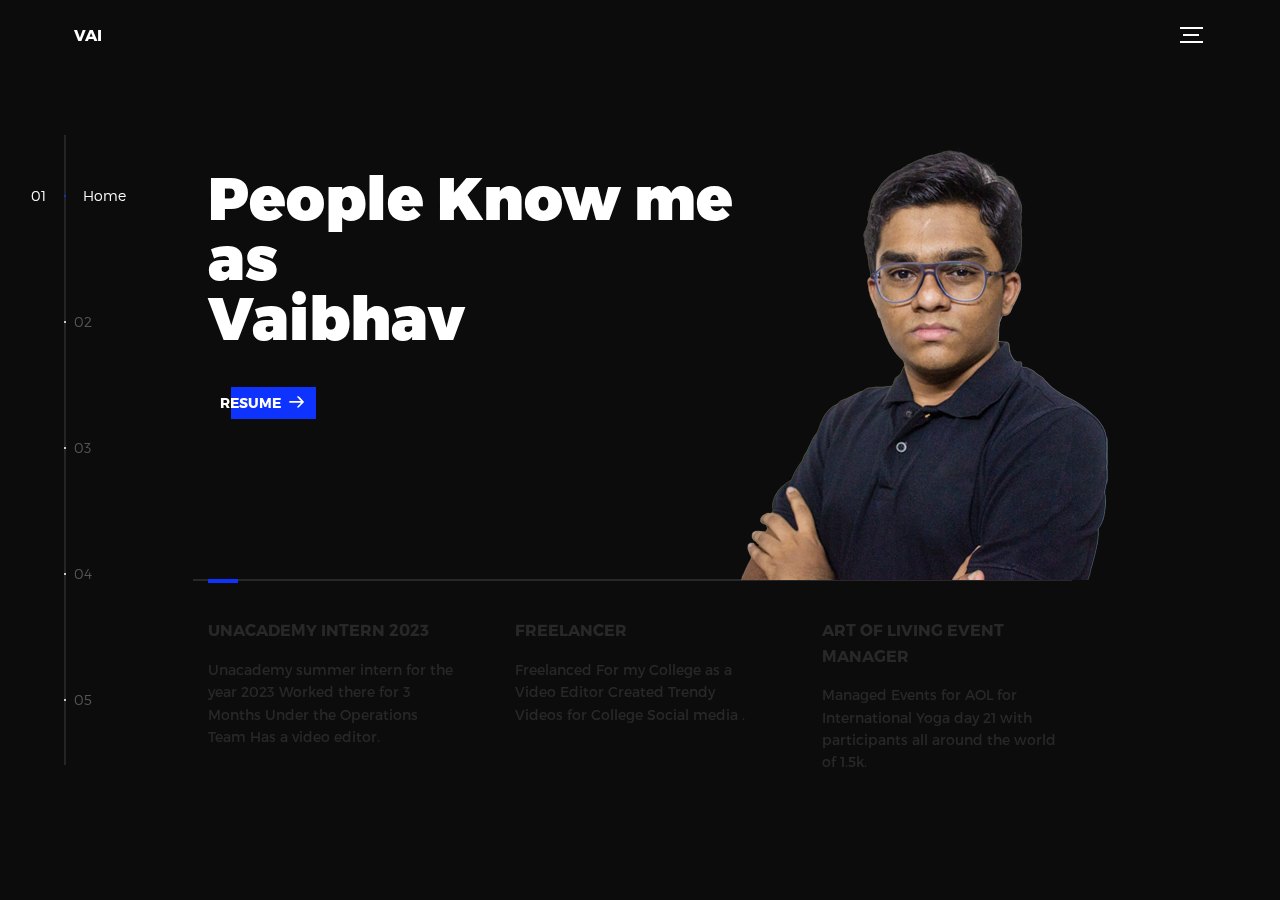
==== commit 249da516: "Add files via upload" ====
--- a/index.html
+++ b/index.html
@@ -39,7 +39,7 @@
           <ul class="side-nav">
             <li class="is-active"><span>Home</span></li>
             <li><span>Works</span></li>
-            <li><span>Achievements</span></li>
+            <li><span>Blog</span></li>
             <li><span>Contact</span></li>
             <li><span>Resume</span></li>
           </ul>
@@ -127,18 +127,24 @@
           <li class="l-section section">
             <div class="about">
               <div class="about--banner">
-                <h2>Achievements<br>and <br>Certifications</h2>
+                <h2>Experience With Unacademy</h2>
                 <style>
                   h7
                     {
-                    font-size: 25px; color: rgb(0, 81, 255);
+                    font-size: 25px; color: rgb(52, 132, 244);
                     }
                 </style>
                 <a href="#0">
-                <h7> -> Harvard MUN Online 2022:- #1best Delegate
-                  <br> ->Harvard MUN India Online 2022:- Special <br>  Recommendation
-                  <br><br>I love Debating Gain Knowldge About Geopolitics and Global Crisis
-                 </h7>
+                <h7> I joined Unacademy on the 30th of May,2023 Unacademy has taught me How to Multi Task and Priotorize Work load As these things Play a very vital Role in the World of Corporate
+                  <br><h8>
+                    <style>
+                      h8{
+                        color: rgb(32, 188, 130);
+                      }
+                    </style>
+                  <br> My Job at Unacademy Was to create Youtube Shorts For the Educators and Edit Trending Shorts
+                  <br>This Job was Much Easier than I taught it would be Thanks to the <br> Incredible Operations Team
+                 </h8>
             
                   <span>
                     <svg version="1.1" id="Layer_1" xmlns="http://www.w3.org/2000/svg" xmlns:xlink="http://www.w3.org/1999/xlink" x="0px" y="0px" viewBox="0 0 150 118" style="enable-background:new 0 0 150 118;" xml:space="preserve">
@@ -195,7 +201,7 @@
                   <div class="information-name">
                   </div>
                 </div>
-                <li><a href="#0">Download</a></li>
+                <li><a href="resume.pdf">Download</a></li>
               <form>
             </div>
           </li>
@@ -206,7 +212,7 @@
   <ul class="outer-nav">
     <li class="is-active">Home</li>
     <li>Works</li>
-    <li>Achievements</li>
+    <li>Blog</li>
     <li>Contact</li>
     <li>Resume </li>
   </ul>
--- a/assets/css/main.css
+++ b/assets/css/main.css
@@ -1 +1 @@
-@font-face{font-family:'Montserrat';src:url("fonts/Montserrat-Black.eot");src:local("☺"),url("fonts/Montserrat-Black.woff") format("woff"),url("fonts/Montserrat-Black.ttf") format("truetype"),url("fonts/Montserrat-Black.svg") format("svg");font-weight:900;font-style:normal}@font-face{font-family:'Montserrat';src:url("fonts/Montserrat-Bold.eot");src:local("☺"),url("fonts/Montserrat-Bold.woff") format("woff"),url("fonts/Montserrat-Bold.ttf") format("truetype"),url("fonts/Montserrat-Bold.svg") format("svg");font-weight:700;font-style:normal}@font-face{font-family:'Montserrat';src:url("fonts/Montserrat-Regular.eot");src:local("☺"),url("fonts/Montserrat-Regular.woff") format("woff"),url("fonts/Montserrat-Regular.ttf") format("truetype"),url("fonts/Montserrat-Regular.svg") format("svg");font-weight:400;font-style:normal}@font-face{font-family:'Montserrat';src:url("fonts/Montserrat-Light.eot");src:local("☺"),url("fonts/Montserrat-Light.woff") format("woff"),url("fonts/Montserrat-Light.ttf") format("truetype"),url("fonts/Montserrat-Light.svg") format("svg");font-weight:300;font-style:normal}/*! normalize.css v3.0.2 | MIT License | git.io/normalize */html{font-family:sans-serif;-ms-text-size-adjust:100%;-webkit-text-size-adjust:100%}body{margin:0}article,aside,details,figcaption,figure,footer,header,hgroup,main,menu,nav,section,summary{display:block}audio,canvas,progress,video{display:inline-block;vertical-align:baseline}audio:not([controls]){display:none;height:0}[hidden],template{display:none}a{background-color:transparent}a:active,a:hover{outline:0}abbr[title]{border-bottom:1px dotted}b,strong{font-weight:bold}dfn{font-style:italic}h1{font-size:2em;margin:0.67em 0}mark{background:#ff0;color:#000}small{font-size:80%}sub,sup{font-size:75%;line-height:0;position:relative;vertical-align:baseline}sup{top:-0.5em}sub{bottom:-0.25em}img{border:0}svg:not(:root){overflow:hidden}figure{margin:1em 40px}hr{box-sizing:content-box;height:0}pre{overflow:auto}code,kbd,pre,samp{font-family:monospace, monospace;font-size:1em}button,input,optgroup,select,textarea{color:inherit;font:inherit;margin:0}button{overflow:visible}button,select{text-transform:none}button,html input[type="button"],input[type="reset"],input[type="submit"]{-webkit-appearance:button;cursor:pointer}button[disabled],html input[disabled]{cursor:default}button::-moz-focus-inner,input::-moz-focus-inner{border:0;padding:0}input{line-height:normal}input[type="checkbox"],input[type="radio"]{box-sizing:border-box;padding:0}input[type="number"]::-webkit-inner-spin-button,input[type="number"]::-webkit-outer-spin-button{height:auto}input[type="search"]{-webkit-appearance:textfield;box-sizing:content-box}input[type="search"]::-webkit-search-cancel-button,input[type="search"]::-webkit-search-decoration{-webkit-appearance:none}fieldset{border:1px solid #c0c0c0;margin:0 2px;padding:0.35em 0.625em 0.75em}legend{border:0;padding:0}textarea{overflow:auto}optgroup{font-weight:bold}table{border-collapse:collapse;border-spacing:0}td,th{padding:0}::-moz-selection{background:#FFF498}::selection{background:#FFF498}::-moz-selection{background:#FFF498}img::-moz-selection{background:transparent}img::selection{background:transparent}img::-moz-selection{background:transparent}body{-webkit-tap-highlight-color:#FFF498}body{background-color:#0c0c0c;font-size:14px;line-height:1.6;font-family:"Montserrat",sans-serif;color:#fff;-webkit-font-smoothing:antialiased;-webkit-text-size-adjust:100%}.l-viewport{position:relative;width:100%;height:100vh;box-shadow:0 0 45px 5px rgba(0,0,0,0.85);overflow:hidden}.l-wrapper{position:relative;width:1440px;max-width:90%;height:100%;margin:0 auto}.l-side-nav{position:absolute;left:0;display:-webkit-box;display:-webkit-flex;display:-ms-flexbox;display:flex;height:100%;-webkit-box-align:center;-webkit-align-items:center;-ms-flex-align:center;align-items:center}.l-side-nav::before{content:"";position:absolute;top:50%;left:0;-webkit-transform:translateY(-50%);transform:translateY(-50%);width:2px;height:70%;max-height:750px;background-color:#555;opacity:.35;z-index:10}@media (max-width: 1180px){.l-side-nav{display:none}}.l-main-content{position:relative;width:100%;height:100%;margin:0;padding:0;list-style:none}.l-section{position:absolute;width:100%;height:100%}.device-notification{display:none;position:fixed;top:0;left:0;width:100%;height:100%;-webkit-box-orient:vertical;-webkit-box-direction:normal;-webkit-flex-direction:column;-ms-flex-direction:column;flex-direction:column;-webkit-box-align:center;-webkit-align-items:center;-ms-flex-align:center;-ms-grid-row-align:center;align-items:center;-webkit-box-pack:center;-webkit-justify-content:center;-ms-flex-pack:center;justify-content:center;background-color:#0c0c0c;z-index:12}.device-notification--logo{display:-webkit-box;display:-webkit-flex;display:-ms-flexbox;display:flex;-webkit-box-align:center;-webkit-align-items:center;-ms-flex-align:center;align-items:center;text-decoration:none;color:#fff}.device-notification--logo p{margin:0 0 0 10px;font-size:16px;font-weight:700;text-transform:uppercase}.device-notification--message{width:70%;margin:30px 0 0 0;font-weight:700;text-align:center}@media (max-width: 767px) and (min-width: 601px) and (max-height: 680px){.device-notification{display:-webkit-box;display:-webkit-flex;display:-ms-flexbox;display:flex}}@media (max-width: 600px) and (min-width: 480px) and (max-height: 580px){.device-notification{display:-webkit-box;display:-webkit-flex;display:-ms-flexbox;display:flex}}@media (max-width: 736px) and (min-width: 360px) and (orientation: landscape){.device-notification{display:-webkit-box;display:-webkit-flex;display:-ms-flexbox;display:flex}}@media(max-width: 359px){.device-notification{display:-webkit-box;display:-webkit-flex;display:-ms-flexbox;display:flex}}.section{opacity:0;visibility:hidden;-webkit-transition:opacity .4s ease-in-out,visibility 0s .4s;transition:opacity .4s ease-in-out,visibility 0s .4s}.section--is-active{opacity:1;visibility:visible;z-index:1;-webkit-transition:opacity .4s ease-in-out .4s;transition:opacity .4s ease-in-out .4s}.section--next{-webkit-transform:translateY(-45px);transform:translateY(-45px);-webkit-transition:-webkit-transform .4s ease-in-out;transition:-webkit-transform .4s ease-in-out;transition:transform .4s ease-in-out;transition:transform .4s ease-in-out, -webkit-transform .4s ease-in-out}.section--prev{-webkit-transform:translateY(45px);transform:translateY(45px);-webkit-transition:-webkit-transform .4s ease-in-out;transition:-webkit-transform .4s ease-in-out;transition:transform .4s ease-in-out;transition:transform .4s ease-in-out, -webkit-transform .4s ease-in-out}.header{position:absolute;top:0;left:0;display:-webkit-box;display:-webkit-flex;display:-ms-flexbox;display:flex;width:100%;height:70px;-webkit-box-align:center;-webkit-align-items:center;-ms-flex-align:center;align-items:center;-webkit-box-pack:justify;-webkit-justify-content:space-between;-ms-flex-pack:justify;justify-content:space-between;z-index:10}.header--logo{display:-webkit-box;display:-webkit-flex;display:-ms-flexbox;display:flex;-webkit-box-align:center;-webkit-align-items:center;-ms-flex-align:center;align-items:center;text-decoration:none;color:#fff}.header--logo p{margin:0 0 0 10px;font-size:16px;font-weight:700;text-transform:uppercase}.header--nav-toggle{display:-webkit-box;display:-webkit-flex;display:-ms-flexbox;display:flex;width:50px;height:50px;-webkit-box-orient:vertical;-webkit-box-direction:normal;-webkit-flex-direction:column;-ms-flex-direction:column;flex-direction:column;-webkit-box-align:center;-webkit-align-items:center;-ms-flex-align:center;align-items:center;-webkit-box-pack:center;-webkit-justify-content:center;-ms-flex-pack:center;justify-content:center;cursor:pointer}.header--nav-toggle span,.header--nav-toggle::before,.header--nav-toggle::after{content:"";position:relative;width:16px;height:2px;background-color:#fff}.header--nav-toggle::before{bottom:5px;width:23px}.header--nav-toggle::after{top:5px;width:23px}.header--cta{position:absolute;top:50%;left:50%;-webkit-transform:translate(-50%, -50%);transform:translate(-50%, -50%);padding:0 20px;line-height:30px;text-decoration:none;color:#fff;font-weight:700;text-transform:uppercase;background-color:#0f33ff;border:none;opacity:0;visibility:hidden;-webkit-transition:opacity .4s ease-in-out,visibility 0s .4s;transition:opacity .4s ease-in-out,visibility 0s .4s}.header--cta:focus{outline:none}.header--cta.is-active{opacity:1;visibility:visible;-webkit-transition:opacity .4s ease-in-out .4s;transition:opacity .4s ease-in-out .4s}@media (max-width: 767px){.header--cta{display:none}}.side-nav{position:relative;display:-webkit-box;display:-webkit-flex;display:-ms-flexbox;display:flex;width:100px;height:70%;max-height:750px;-webkit-box-orient:vertical;-webkit-box-direction:normal;-webkit-flex-direction:column;-ms-flex-direction:column;flex-direction:column;-webkit-justify-content:space-around;-ms-flex-pack:distribute;justify-content:space-around;margin:0;padding:0;list-style-position:inside;z-index:10}.side-nav>li{position:relative;top:-5px;color:#fff;font-size:6px;cursor:pointer}.side-nav>li span{position:relative;top:3px;left:10px;color:#fff;font-size:14px;font-weight:300;opacity:0;visibility:hidden}.side-nav>li::before{position:absolute;top:3px;left:10px;color:#555;font-size:14px;font-weight:300}.side-nav li:nth-child(1)::before{content:"01"}.side-nav li:nth-child(2)::before{content:"02"}.side-nav li:nth-child(3)::before{content:"03"}.side-nav li:nth-child(4)::before{content:"04"}.side-nav li:nth-child(5)::before{content:"05"}.side-nav li.is-active{color:#0f33ff;-webkit-transition:color .4s ease-in-out;transition:color .4s ease-in-out}.side-nav li.is-active span{opacity:1;visibility:visible;-webkit-transition:opacity .4s ease-in-out;transition:opacity .4s ease-in-out}.side-nav li.is-active::before{left:-33px;color:#fff}.intro{position:relative;display:-webkit-box;display:-webkit-flex;display:-ms-flexbox;display:flex;width:900px;max-width:75%;height:100%;-webkit-box-orient:vertical;-webkit-box-direction:normal;-webkit-flex-direction:column;-ms-flex-direction:column;flex-direction:column;-webkit-box-pack:center;-webkit-justify-content:center;-ms-flex-pack:center;justify-content:center;margin:0 auto}@media (max-width: 1180px){.intro{max-width:100%}}.intro--banner{position:relative;height:475px}.intro--banner::before{content:"";position:absolute;bottom:20px;left:-15px;right:0;height:2px;background-color:#282828}.intro--banner::after{content:"";position:absolute;bottom:18px;left:0;width:30px;height:4px;background-color:#0f33ff}.intro--banner h1{position:relative;font-size:60px;font-weight:900;line-height:1;z-index:1}.intro--banner button{position:relative;padding:5px 17px 5px 12px;font-weight:700;text-transform:uppercase;background-color:transparent;border:none}.intro--banner button .btn-background{position:absolute;top:0;left:23px;right:0;height:100%;background-color:#0f33ff;z-index:-1;-webkit-transition:left .2s ease-in-out;transition:left .2s ease-in-out}.intro--banner button:hover .btn-background{left:0}.intro--banner button:focus{outline:none}.intro--banner button svg{position:relative;left:5px;width:15px;fill:#fff}.intro--banner img{position:absolute;bottom:21px;right:-112px}.intro--options{display:-webkit-box;display:-webkit-flex;display:-ms-flexbox;display:flex;-webkit-box-pack:justify;-webkit-justify-content:space-between;-ms-flex-pack:justify;justify-content:space-between;margin:0;padding:0;list-style:none}.intro--options>a{max-width:250px;text-decoration:none;color:#282828;-webkit-transition:color .2s ease-in-out;transition:color .2s ease-in-out}.intro--options>a:hover{color:#1769ff}.intro--options h3{font-size:16px;text-transform:uppercase}.intro--options p{margin-bottom:0}@media (max-width: 900px){.intro--banner{height:380px}.intro--banner h1{font-size:55px}.intro--banner img{width:356px}.intro--options>a{margin-right:30px}.intro--options>a:last-child{margin-right:0}}@media (max-width: 767px){.intro--banner{height:305px}.intro--banner h1{font-size:44px}.intro--banner img{width:330px}.intro--options{display:block}.intro--options>a{display:block;max-width:100%;margin:0 0 30px 0}.intro--options>a:last-child{margin-bottom:0}}@media (max-width: 600px){.intro--banner{height:360px}.intro--banner h1{font-size:55px}.intro--banner img{display:none}}@media (max-width: 600px) and (max-height: 750px){.intro--banner{height:auto}.intro--banner::before,.intro--banner::after{display:none}.intro--banner h1{margin-top:0}.intro--options{display:none}}.work{position:relative;display:-webkit-box;display:-webkit-flex;display:-ms-flexbox;display:flex;width:960px;max-width:80%;height:100%;-webkit-box-orient:vertical;-webkit-box-direction:normal;-webkit-flex-direction:column;-ms-flex-direction:column;flex-direction:column;-webkit-box-pack:center;-webkit-justify-content:center;-ms-flex-pack:center;justify-content:center;margin:0 auto}@media (max-width: 1180px){.work{max-width:100%}}.work h2{margin:0 0 20px 0;font-size:30px;text-align:center}.work--lockup{position:relative}.work--lockup .slider{position:relative;display:-webkit-box;display:-webkit-flex;display:-ms-flexbox;display:flex;width:80%;margin:0 auto;padding:0;list-style:none}.work--lockup .slider--item{position:absolute;display:none;text-align:center}.work--lockup .slider--item a{text-decoration:none;color:#858585}.work--lockup .slider--item-title{margin-top:10px;font-size:12px;font-weight:700;text-transform:uppercase}.work--lockup .slider--item-description{display:none;max-width:250px;margin:0 auto}.work--lockup .slider--item-image{width:3500px;height:50px;margin:0 auto;border-radius:50%;overflow:hidden}.work--lockup .slider--item-image img{height:150%}.work--lockup .slider--item-left{top:100%;left:0;-webkit-transform:translateY(-50%);transform:translateY(-50%);display:block}.work--lockup .slider--item-right{top:50%;right:0;-webkit-transform:translateY(-50%);transform:translateY(-50%);display:block}.work--lockup .slider--item-center{position:relative;top:50px;left:50%;-webkit-transform:translateX(-50%);transform:translateX(-50%);display:block}.work--lockup .slider--item-center a{color:#fff}.work--lockup .slider--item-center .slider--item-title{margin-top:25px;font-size:16px}.work--lockup .slider--item-center .slider--item-description{display:block}.work--lockup .slider--item-center .slider--item-image{width:300px;height:300px}.work--lockup .slider--next,.work--lockup .slider--prev{position:absolute;top:160px;display:-webkit-box;display:-webkit-flex;display:-ms-flexbox;display:flex;width:50px;height:50px;-webkit-box-align:center;-webkit-align-items:center;-ms-flex-align:center;align-items:center;-webkit-box-pack:center;-webkit-justify-content:center;-ms-flex-pack:center;justify-content:center;background-color:#282828;border-radius:50%;cursor:pointer}.work--lockup .slider--next svg,.work--lockup .slider--prev svg{width:20px;fill:#fff}.work--lockup .slider--next{right:0}.work--lockup .slider--prev{left:0}@media (max-width: 900px){.work--lockup .slider--item-image{width:120px;height:120px}.work--lockup .slider--item-center .slider--item-image{width:240px;height:240px}.work--lockup .slider--next,.work--lockup .slider--prev{top:130px}}@media (max-width: 767px){.work--lockup .slider{width:75%}.work--lockup .slider--item-image{width:90px;height:90px}.work--lockup .slider--item-center .slider--item-image{width:190px;height:190px}.work--lockup .slider--next,.work--lockup .slider--prev{top:105px}}@media (max-width: 600px){.work--lockup .slider{width:auto}.work--lockup .slider--item-left,.work--lockup .slider--item-right{display:none}}.about{position:relative;display:-webkit-box;display:-webkit-flex;display:-ms-flexbox;display:flex;width:900px;max-width:75%;height:100%;-webkit-box-orient:vertical;-webkit-box-direction:normal;-webkit-flex-direction:column;-ms-flex-direction:column;flex-direction:column;-webkit-box-pack:center;-webkit-justify-content:center;-ms-flex-pack:center;justify-content:center;margin:0 auto}@media (max-width: 1180px){.about{max-width:100%}}.about--banner{position:relative;height:475px}.about--banner::before{content:"";position:absolute;top:20px;left:200px;-webkit-transform:rotate(-25deg);transform:rotate(-25deg);border:5px solid #0f33ff;border-right-color:transparent;border-bottom-color:transparent}.about--banner::after{content:"";position:absolute;top:75px;left:400px;-webkit-transform:rotate(45deg);transform:rotate(45deg);width:10px;height:10px;background-color:#0f33ff}.about--banner h2{position:relative;margin-top:35px;font-size:40px;font-weight:900;line-height:1;z-index:1}.about--banner h2::before{content:"";position:absolute;top:60px;left:268px;width:30px;height:30px;background-color:#0f33ff00;border-radius:50%}.about--banner h2::after{content:"";position:absolute;top:255px;left:255px;width:10px;height:10px;background-color:#0f33ff}.about--banner a{padding:5px 17px 5px 0;text-decoration:none;color:#fff;font-weight:700;text-transform:uppercase;background-color:transparent}.about--banner a:hover svg{left:10px}.about--banner a svg{position:relative;left:5px;width:15px;fill:#fff;-webkit-transition:left .2s ease-in-out;transition:left .2s ease-in-out}.about--banner img{position:absolute;bottom:-90px;right:-12px}.about--options{display:-webkit-box;display:-webkit-flex;display:-ms-flexbox;display:flex;max-width:600px;-webkit-box-pack:justify;-webkit-justify-content:space-between;-ms-flex-pack:justify;justify-content:space-between;margin:0;padding:0;list-style:none}.about--options>a{position:relative;width:1280px;height:720px;text-decoration:none;color:#fff;border:px solid #0f33ff;background-position:center;background-size:cover;background-repeat:no-repeat}.about--options>a:nth-child(1){background-image:url("../img/Vaibhavyadav.png")}.about--options>a:nth-child(2){background-image:url("../img/about-philosophy.jpg")}.about--options>a:nth-child(3){background-image:url("../img/about-history.jpg")}.about--options>a:hover h3{bottom:-50px}.about--options h3{position:absolute;bottom:-38px;left:10px;font-size:16px;text-transform:uppercase;-webkit-transition:bottom .2s ease-in-out,left .2s ease-in-out;transition:bottom .2s ease-in-out,left .2s ease-in-out}@media (max-width: 767px){.about--banner{height:305px}.about--banner::before{top:0;left:125px}.about--banner::after{top:35px;left:260px}.about--banner h2{margin-top:10px;font-size:44px}.about--banner h2::before{top:28px;left:168px}.about--banner h2::after{top:163px;left:163px}.about--banner img{width:315px}}@media (max-width: 600px){.about--banner{height:auto}.about--banner::before{left:155px}.about--banner::after{left:310px}.about--banner h2{margin-top:0;font-size:55px}.about--banner h2::before{top:43px;left:214px}.about--banner h2::after{top:205px;left:205px}..about--banner h7{position: relative;font-size: 50px;font-family: 'Franklin Gothic Medium', 'Arial Narrow', Arial, sans-serif;}.about--banner img{display:none}.about--options{display:none}}.contact{position:fixed;top:0;left:0;width:100%;height:100%;background-image:url("../img/ssssssss.jpg");background-position:center;background-size:cover;background-repeat:no-repeat}.contact--lockup{position:relative;display:-webkit-box;display:-webkit-flex;display:-ms-flexbox;display:flex;width:900px;max-width:75%;height:100%;-webkit-box-align:center;-webkit-align-items:center;-ms-flex-align:center;align-items:center;-webkit-box-pack:end;-webkit-justify-content:flex-end;-ms-flex-pack:end;justify-content:flex-end;margin:0 auto}@media (max-width: 1180px){.contact--lockup{max-width:90%}}@media (max-width: 767px){.contact--lockup{-webkit-box-pack:center;-webkit-justify-content:center;-ms-flex-pack:center;justify-content:center}}.contact--lockup .modal{padding:45px 45px;text-align:center;background-color:#0c0c0c;box-shadow:0 0 30px 0 rgba(0,0,0,0.75)}.contact--lockup .modal--information p,.contact--lockup .modal--information a{display:block;margin:14px 0;text-decoration:none;color:#fff;font-weight:700}.contact--lockup .modal--information p{margin-top:0}.contact--lockup .modal--options{margin:0;padding:0;list-style:none}.contact--lockup .modal--options>li{width:130px;margin:0 auto 25px auto}.contact--lockup .modal--options li:nth-child(1){background-color:#1769ff}.contact--lockup .modal--options li:nth-child(2){background-color:#ea4c89}.contact--lockup .modal--options li:nth-child(3){margin-bottom:0;background-color:#0f33ff;text-transform:uppercase}.contact--lockup .modal--options a{display:block;width:100%;padding:8px 0;text-decoration:none;color:#fff;font-weight:700}.hire{position:relative;display:-webkit-box;display:-webkit-flex;display:-ms-flexbox;display:flex;width:700px;max-width:75%;height:100%;-webkit-box-orient:vertical;-webkit-box-direction:normal;-webkit-flex-direction:column;-ms-flex-direction:column;flex-direction:column;-webkit-box-pack:center;-webkit-justify-content:center;-ms-flex-pack:center;justify-content:center;margin:0 auto}@media (max-width: 1180px){.hire{max-width:100%}}.hire h2{margin:0 0 20px 0;font-size:30px;text-align:center}.work-request{display:-webkit-box;display:-webkit-flex;display:-ms-flexbox;display:flex;width:100%;-webkit-box-orient:vertical;-webkit-box-direction:normal;-webkit-flex-direction:column;-ms-flex-direction:column;flex-direction:column;-webkit-box-align:center;-webkit-align-items:center;-ms-flex-align:center;align-items:center;color:#fff}.work-request input[type="submit"]{width:400px;max-width:100%;line-height:50px;font-size:16px;font-weight:700;text-transform:uppercase;background-color:#0f33ff;border:none;border-radius:0}.work-request input[type="submit"]:focus{outline:none}.work-request--options{display:-webkit-box;display:-webkit-flex;display:-ms-flexbox;display:flex;width:100%;-webkit-box-orient:vertical;-webkit-box-direction:normal;-webkit-flex-direction:column;-ms-flex-direction:column;flex-direction:column;-webkit-box-align:center;-webkit-align-items:center;-ms-flex-align:center;align-items:center;margin:30px 0}.work-request--options .options-a{display:-webkit-box;display:-webkit-flex;display:-ms-flexbox;display:flex;width:100%;-webkit-box-pack:justify;-webkit-justify-content:space-between;-ms-flex-pack:justify;justify-content:space-between}.work-request--options .options-b{display:-webkit-box;display:-webkit-flex;display:-ms-flexbox;display:flex;width:72%;-webkit-flex-wrap:wrap;-ms-flex-wrap:wrap;flex-wrap:wrap;-webkit-justify-content:space-around;-ms-flex-pack:distribute;justify-content:space-around}.work-request--options label{display:block;width:2010px;margin-bottom:30px;line-height:50px;font-size:16px;font-weight:100;text-align:center;border:2px solid #fff;cursor:pointer;-webkit-transition:background-color .2s ease-in-out,border-color .2s ease-in-out;transition:background-color .2s ease-in-out,border-color .2s ease-in-out}.work-request--options label svg{position:relative;left:0;width:728px;fill:#fff;-webkit-transition:width .2s ease-in-out;transition:width .2s ease-in-out}.work-request--options input[type="checkbox"]{display:none}.work-request--options input[type="checkbox"]:checked+label{background-color:#0f33ff;border-color:#0f33ff}.work-request--options input[type="checkbox"]:checked+label svg{width:15px}.work-request--information{display:-webkit-box;display:-webkit-flex;display:-ms-flexbox;display:flex;width:100%;-webkit-box-pack:justify;-webkit-justify-content:space-between;-ms-flex-pack:justify;justify-content:space-between;margin-bottom:60px}.work-request--information .information-name,.work-request--information .information-email{position:relative;width:45%;height:50px;font-size:30px;font-weight:300}.work-request--information input[type="text"],.work-request--information input[type="email"]{width:100%;padding:0 0 5px 0;background-color:transparent;border:none;border-bottom:1px solid #fff;border-radius:0}.work-request--information input[type="text"]:focus,.work-request--information input[type="email"]:focus{outline:none;background-color:#0c0c0c}.work-request--information label{position:absolute;top:0;left:0;pointer-events:none;-webkit-transition:top .2s ease-in-out,font-size .2s ease-in-out;transition:top .2s ease-in-out,font-size .2s ease-in-out}.work-request--information input:focus+label,.work-request--information input.has-value+label{top:-15px;font-size:14px}@media (max-width: 767px){.work-request--options{-webkit-box-orient:horizontal;-webkit-box-direction:normal;-webkit-flex-direction:row;-ms-flex-direction:row;flex-direction:row;-webkit-justify-content:space-around;-ms-flex-pack:distribute;justify-content:space-around}.work-request--options .options-a,.work-request--options .options-b{display:block;width:auto}}@media (max-width: 600px){.work-request--options{margin:20px 0}}@media (max-width: 600px) and (max-width: 415px){.work-request--options{-webkit-box-pack:justify;-webkit-justify-content:space-between;-ms-flex-pack:justify;justify-content:space-between}}@media (max-width: 600px){.work-request--options label{width:150px;margin-bottom:15px;font-size:14px}.work-request--options input[type="checkbox"]:checked+label svg{width:12px}.work-request--information{margin-bottom:30px}.work-request--information .information-name,.work-request--information .information-email{height:40px;font-size:24px}}.perspective{position:relative;width:100%;height:100%;overflow:hidden}.perspective--modalview{position:fixed;-webkit-perspective:1500px;perspective:1500px}.container{position:relative;-webkit-transform:translateZ(0) translateX(0) rotateY(0deg);transform:translateZ(0) translateX(0) rotateY(0deg);min-height:100%;outline:30px solid #0f33ff;-webkit-transition:-webkit-transform .4s;transition:-webkit-transform .4s;transition:transform .4s;transition:transform .4s, -webkit-transform .4s}.modalview .container{position:absolute;width:100%;height:100%;overflow:hidden;-webkit-backface-visibility:hidden;backface-visibility:hidden}.effect-rotate-left .container{-webkit-transform-origin:0% 50%;transform-origin:0% 50%;-webkit-transition:-webkit-transform .4s;transition:-webkit-transform .4s;transition:transform .4s;transition:transform .4s, -webkit-transform .4s}.effect-rotate-left--animate .container{-webkit-transform:translateZ(-1800px) translateX(-50%) rotateY(45deg);transform:translateZ(-1800px) translateX(-50%) rotateY(45deg);outline:30px solid #0f33ff}.outer-nav{position:absolute;top:50%;left:55%;-webkit-transform:translateY(-50%);transform:translateY(-50%);-webkit-transform-style:preserve-3d;transform-style:preserve-3d;margin:0;padding:0;list-style:none;text-align:center;visibility:hidden;-webkit-transition:visibility 0s .2s;transition:visibility 0s .2s}.outer-nav.is-vis{visibility:visible}.outer-nav--return{position:absolute;top:0;left:0;width:100%;height:100%;display:none;cursor:pointer;z-index:11}.outer-nav--return.is-vis{display:block}.outer-nav>li{-webkit-transform-style:preserve-3d;transform-style:preserve-3d;-webkit-transform:translateX(350px) translateZ(-1000px);transform:translateX(350px) translateZ(-1000px);font-size:55px;font-weight:900;opacity:0;cursor:pointer;-webkit-transition:opacity .2s,-webkit-transform .2s;transition:opacity .2s,-webkit-transform .2s;transition:transform .2s,opacity .2s;transition:transform .2s,opacity .2s,-webkit-transform .2s}.outer-nav>li.is-vis{-webkit-transform:translateX(0) translateZ(0);transform:translateX(0) translateZ(0);opacity:1;-webkit-transition:opacity .4s,-webkit-transform .4s;transition:opacity .4s,-webkit-transform .4s;transition:transform .4s,opacity .4s;transition:transform .4s,opacity .4s,-webkit-transform .4s}.outer-nav>li::before{content:"";position:absolute;top:50%;left:50%;-webkit-transform:translate(-50%, -25%);transform:translate(-50%, -25%);width:110%;height:15px;opacity:0;background-color:#0f33ff}.outer-nav>li.is-active::before{opacity:1}@media (max-width: 767px){.outer-nav>li{font-size:44px}}@media (max-width: 600px){.outer-nav>li{font-size:34px}}.outer-nav li.is-vis:nth-child(2){-webkit-transition-delay:.04s;transition-delay:.04s}.outer-nav li.is-vis:nth-child(3){-webkit-transition-delay:.08s;transition-delay:.08s}.outer-nav li.is-vis:nth-child(4){-webkit-transition-delay:.12s;transition-delay:.12s}.outer-nav li.is-vis:nth-child(5){-webkit-transition-delay:.16s;transition-delay:.16s}
+@font-face{font-family:'Montserrat';src:url("fonts/Montserrat-Black.eot");src:local("☺"),url("fonts/Montserrat-Black.woff") format("woff"),url("fonts/Montserrat-Black.ttf") format("truetype"),url("fonts/Montserrat-Black.svg") format("svg");font-weight:900;font-style:normal}@font-face{font-family:'Montserrat';src:url("fonts/Montserrat-Bold.eot");src:local("☺"),url("fonts/Montserrat-Bold.woff") format("woff"),url("fonts/Montserrat-Bold.ttf") format("truetype"),url("fonts/Montserrat-Bold.svg") format("svg");font-weight:700;font-style:normal}@font-face{font-family:'Montserrat';src:url("fonts/Montserrat-Regular.eot");src:local("☺"),url("fonts/Montserrat-Regular.woff") format("woff"),url("fonts/Montserrat-Regular.ttf") format("truetype"),url("fonts/Montserrat-Regular.svg") format("svg");font-weight:400;font-style:normal}@font-face{font-family:'Montserrat';src:url("fonts/Montserrat-Light.eot");src:local("☺"),url("fonts/Montserrat-Light.woff") format("woff"),url("fonts/Montserrat-Light.ttf") format("truetype"),url("fonts/Montserrat-Light.svg") format("svg");font-weight:300;font-style:normal}/*! normalize.css v3.0.2 | MIT License | git.io/normalize */html{font-family:sans-serif;-ms-text-size-adjust:100%;-webkit-text-size-adjust:100%}body{margin:0}article,aside,details,figcaption,figure,footer,header,hgroup,main,menu,nav,section,summary{display:block}audio,canvas,progress,video{display:inline-block;vertical-align:baseline}audio:not([controls]){display:none;height:0}[hidden],template{display:none}a{background-color:transparent}a:active,a:hover{outline:0}abbr[title]{border-bottom:1px dotted}b,strong{font-weight:bold}dfn{font-style:italic}h1{font-size:2em;margin:0.67em 0}mark{background:#ff0;color:#000}small{font-size:80%}sub,sup{font-size:75%;line-height:0;position:relative;vertical-align:baseline}sup{top:-0.5em}sub{bottom:-0.25em}img{border:0}svg:not(:root){overflow:hidden}figure{margin:1em 40px}hr{box-sizing:content-box;height:0}pre{overflow:auto}code,kbd,pre,samp{font-family:monospace, monospace;font-size:1em}button,input,optgroup,select,textarea{color:inherit;font:inherit;margin:0}button{overflow:visible}button,select{text-transform:none}button,html input[type="button"],input[type="reset"],input[type="submit"]{-webkit-appearance:button;cursor:pointer}button[disabled],html input[disabled]{cursor:default}button::-moz-focus-inner,input::-moz-focus-inner{border:0;padding:0}input{line-height:normal}input[type="checkbox"],input[type="radio"]{box-sizing:border-box;padding:0}input[type="number"]::-webkit-inner-spin-button,input[type="number"]::-webkit-outer-spin-button{height:auto}input[type="search"]{-webkit-appearance:textfield;box-sizing:content-box}input[type="search"]::-webkit-search-cancel-button,input[type="search"]::-webkit-search-decoration{-webkit-appearance:none}fieldset{border:1px solid #c0c0c0;margin:0 2px;padding:0.35em 0.625em 0.75em}legend{border:0;padding:0}textarea{overflow:auto}optgroup{font-weight:bold}table{border-collapse:collapse;border-spacing:0}td,th{padding:0}::-moz-selection{background:#FFF498}::selection{background:#FFF498}::-moz-selection{background:#FFF498}img::-moz-selection{background:transparent}img::selection{background:transparent}img::-moz-selection{background:transparent}body{-webkit-tap-highlight-color:#FFF498}body{background-color:#0c0c0c;font-size:14px;line-height:1.6;font-family:"Montserrat",sans-serif;color:#fff;-webkit-font-smoothing:antialiased;-webkit-text-size-adjust:100%}.l-viewport{position:relative;width:100%;height:100vh;box-shadow:0 0 45px 5px rgba(0,0,0,0.85);overflow:hidden}.l-wrapper{position:relative;width:1440px;max-width:90%;height:100%;margin:0 auto}.l-side-nav{position:absolute;left:0;display:-webkit-box;display:-webkit-flex;display:-ms-flexbox;display:flex;height:100%;-webkit-box-align:center;-webkit-align-items:center;-ms-flex-align:center;align-items:center}.l-side-nav::before{content:"";position:absolute;top:50%;left:0;-webkit-transform:translateY(-50%);transform:translateY(-50%);width:2px;height:70%;max-height:750px;background-color:#555;opacity:.35;z-index:10}@media (max-width: 1180px){.l-side-nav{display:none}}.l-main-content{position:relative;width:100%;height:100%;margin:0;padding:0;list-style:none}.l-section{position:absolute;width:100%;height:100%}.device-notification{display:none;position:fixed;top:0;left:0;width:100%;height:100%;-webkit-box-orient:vertical;-webkit-box-direction:normal;-webkit-flex-direction:column;-ms-flex-direction:column;flex-direction:column;-webkit-box-align:center;-webkit-align-items:center;-ms-flex-align:center;-ms-grid-row-align:center;align-items:center;-webkit-box-pack:center;-webkit-justify-content:center;-ms-flex-pack:center;justify-content:center;background-color:#0c0c0c;z-index:12}.device-notification--logo{display:-webkit-box;display:-webkit-flex;display:-ms-flexbox;display:flex;-webkit-box-align:center;-webkit-align-items:center;-ms-flex-align:center;align-items:center;text-decoration:none;color:#fff}.device-notification--logo p{margin:0 0 0 10px;font-size:16px;font-weight:700;text-transform:uppercase}.device-notification--message{width:70%;margin:30px 0 0 0;font-weight:700;text-align:center}@media (max-width: 767px) and (min-width: 601px) and (max-height: 680px){.device-notification{display:-webkit-box;display:-webkit-flex;display:-ms-flexbox;display:flex}}@media (max-width: 600px) and (min-width: 480px) and (max-height: 580px){.device-notification{display:-webkit-box;display:-webkit-flex;display:-ms-flexbox;display:flex}}@media (max-width: 736px) and (min-width: 360px) and (orientation: landscape){.device-notification{display:-webkit-box;display:-webkit-flex;display:-ms-flexbox;display:flex}}@media(max-width: 359px){.device-notification{display:-webkit-box;display:-webkit-flex;display:-ms-flexbox;display:flex}}.section{opacity:0;visibility:hidden;-webkit-transition:opacity .4s ease-in-out,visibility 0s .4s;transition:opacity .4s ease-in-out,visibility 0s .4s}.section--is-active{opacity:1;visibility:visible;z-index:1;-webkit-transition:opacity .4s ease-in-out .4s;transition:opacity .4s ease-in-out .4s}.section--next{-webkit-transform:translateY(-45px);transform:translateY(-45px);-webkit-transition:-webkit-transform .4s ease-in-out;transition:-webkit-transform .4s ease-in-out;transition:transform .4s ease-in-out;transition:transform .4s ease-in-out, -webkit-transform .4s ease-in-out}.section--prev{-webkit-transform:translateY(45px);transform:translateY(45px);-webkit-transition:-webkit-transform .4s ease-in-out;transition:-webkit-transform .4s ease-in-out;transition:transform .4s ease-in-out;transition:transform .4s ease-in-out, -webkit-transform .4s ease-in-out}.header{position:absolute;top:0;left:0;display:-webkit-box;display:-webkit-flex;display:-ms-flexbox;display:flex;width:100%;height:70px;-webkit-box-align:center;-webkit-align-items:center;-ms-flex-align:center;align-items:center;-webkit-box-pack:justify;-webkit-justify-content:space-between;-ms-flex-pack:justify;justify-content:space-between;z-index:10}.header--logo{display:-webkit-box;display:-webkit-flex;display:-ms-flexbox;display:flex;-webkit-box-align:center;-webkit-align-items:center;-ms-flex-align:center;align-items:center;text-decoration:none;color:#fff}.header--logo p{margin:0 0 0 10px;font-size:16px;font-weight:700;text-transform:uppercase}.header--nav-toggle{display:-webkit-box;display:-webkit-flex;display:-ms-flexbox;display:flex;width:50px;height:50px;-webkit-box-orient:vertical;-webkit-box-direction:normal;-webkit-flex-direction:column;-ms-flex-direction:column;flex-direction:column;-webkit-box-align:center;-webkit-align-items:center;-ms-flex-align:center;align-items:center;-webkit-box-pack:center;-webkit-justify-content:center;-ms-flex-pack:center;justify-content:center;cursor:pointer}.header--nav-toggle span,.header--nav-toggle::before,.header--nav-toggle::after{content:"";position:relative;width:16px;height:2px;background-color:#fff}.header--nav-toggle::before{bottom:5px;width:23px}.header--nav-toggle::after{top:5px;width:23px}.header--cta{position:absolute;top:50%;left:50%;-webkit-transform:translate(-50%, -50%);transform:translate(-50%, -50%);padding:0 20px;line-height:30px;text-decoration:none;color:#fff;font-weight:700;text-transform:uppercase;background-color:#0f33ff;border:none;opacity:0;visibility:hidden;-webkit-transition:opacity .4s ease-in-out,visibility 0s .4s;transition:opacity .4s ease-in-out,visibility 0s .4s}.header--cta:focus{outline:none}.header--cta.is-active{opacity:1;visibility:visible;-webkit-transition:opacity .4s ease-in-out .4s;transition:opacity .4s ease-in-out .4s}@media (max-width: 767px){.header--cta{display:none}}.side-nav{position:relative;display:-webkit-box;display:-webkit-flex;display:-ms-flexbox;display:flex;width:100px;height:70%;max-height:750px;-webkit-box-orient:vertical;-webkit-box-direction:normal;-webkit-flex-direction:column;-ms-flex-direction:column;flex-direction:column;-webkit-justify-content:space-around;-ms-flex-pack:distribute;justify-content:space-around;margin:0;padding:0;list-style-position:inside;z-index:10}.side-nav>li{position:relative;top:-5px;color:#fff;font-size:6px;cursor:pointer}.side-nav>li span{position:relative;top:3px;left:10px;color:#fff;font-size:14px;font-weight:300;opacity:0;visibility:hidden}.side-nav>li::before{position:absolute;top:3px;left:10px;color:#555;font-size:14px;font-weight:300}.side-nav li:nth-child(1)::before{content:"01"}.side-nav li:nth-child(2)::before{content:"02"}.side-nav li:nth-child(3)::before{content:"03"}.side-nav li:nth-child(4)::before{content:"04"}.side-nav li:nth-child(5)::before{content:"05"}.side-nav li.is-active{color:#0f33ff;-webkit-transition:color .4s ease-in-out;transition:color .4s ease-in-out}.side-nav li.is-active span{opacity:1;visibility:visible;-webkit-transition:opacity .4s ease-in-out;transition:opacity .4s ease-in-out}.side-nav li.is-active::before{left:-33px;color:#fff}.intro{position:relative;display:-webkit-box;display:-webkit-flex;display:-ms-flexbox;display:flex;width:900px;max-width:75%;height:100%;-webkit-box-orient:vertical;-webkit-box-direction:normal;-webkit-flex-direction:column;-ms-flex-direction:column;flex-direction:column;-webkit-box-pack:center;-webkit-justify-content:center;-ms-flex-pack:center;justify-content:center;margin:0 auto}@media (max-width: 1180px){.intro{max-width:100%}}.intro--banner{position:relative;height:475px}.intro--banner::before{content:"";position:absolute;bottom:20px;left:-15px;right:0;height:2px;background-color:#282828}.intro--banner::after{content:"";position:absolute;bottom:18px;left:0;width:30px;height:4px;background-color:#0f33ff}.intro--banner h1{position:relative;font-size:60px;font-weight:900;line-height:1;z-index:1}.intro--banner button{position:relative;padding:5px 17px 5px 12px;font-weight:700;text-transform:uppercase;background-color:transparent;border:none}.intro--banner button .btn-background{position:absolute;top:0;left:23px;right:0;height:100%;background-color:#0f33ff;z-index:-1;-webkit-transition:left .2s ease-in-out;transition:left .2s ease-in-out}.intro--banner button:hover .btn-background{left:0}.intro--banner button:focus{outline:none}.intro--banner button svg{position:relative;left:5px;width:15px;fill:#fff}.intro--banner img{position:absolute;bottom:21px;right:-112px}.intro--options{display:-webkit-box;display:-webkit-flex;display:-ms-flexbox;display:flex;-webkit-box-pack:justify;-webkit-justify-content:space-between;-ms-flex-pack:justify;justify-content:space-between;margin:0;padding:0;list-style:none}.intro--options>a{max-width:250px;text-decoration:none;color:#282828;-webkit-transition:color .2s ease-in-out;transition:color .2s ease-in-out}.intro--options>a:hover{color:#1769ff}.intro--options h3{font-size:16px;text-transform:uppercase}.intro--options p{margin-bottom:0}@media (max-width: 900px){.intro--banner{height:380px}.intro--banner h1{font-size:55px}.intro--banner img{width:356px}.intro--options>a{margin-right:30px}.intro--options>a:last-child{margin-right:0}}@media (max-width: 767px){.intro--banner{height:305px}.intro--banner h1{font-size:44px}.intro--banner img{width:330px}.intro--options{display:block}.intro--options>a{display:block;max-width:100%;margin:0 0 30px 0}.intro--options>a:last-child{margin-bottom:0}}@media (max-width: 600px){.intro--banner{height:360px}.intro--banner h1{font-size:55px}.intro--banner img{display:none}}@media (max-width: 600px) and (max-height: 750px){.intro--banner{height:auto}.intro--banner::before,.intro--banner::after{display:none}.intro--banner h1{margin-top:0}.intro--options{display:none}}.work{position:relative;display:-webkit-box;display:-webkit-flex;display:-ms-flexbox;display:flex;width:960px;max-width:80%;height:100%;-webkit-box-orient:vertical;-webkit-box-direction:normal;-webkit-flex-direction:column;-ms-flex-direction:column;flex-direction:column;-webkit-box-pack:center;-webkit-justify-content:center;-ms-flex-pack:center;justify-content:center;margin:0 auto}@media (max-width: 1180px){.work{max-width:100%}}.work h2{margin:0 0 20px 0;font-size:30px;text-align:center}.work--lockup{position:relative}.work--lockup .slider{position:relative;display:-webkit-box;display:-webkit-flex;display:-ms-flexbox;display:flex;width:80%;margin:0 auto;padding:0;list-style:none}.work--lockup .slider--item{position:absolute;display:none;text-align:center}.work--lockup .slider--item a{text-decoration:none;color:#858585}.work--lockup .slider--item-title{margin-top:10px;font-size:12px;font-weight:700;text-transform:uppercase}.work--lockup .slider--item-description{display:none;max-width:250px;margin:0 auto}.work--lockup .slider--item-image{width:3500px;height:50px;margin:0 auto;border-radius:50%;overflow:hidden}.work--lockup .slider--item-image img{height:150%}.work--lockup .slider--item-left{top:100%;left:0;-webkit-transform:translateY(-50%);transform:translateY(-50%);display:block}.work--lockup .slider--item-right{top:50%;right:0;-webkit-transform:translateY(-50%);transform:translateY(-50%);display:block}.work--lockup .slider--item-center{position:relative;top:50px;left:50%;-webkit-transform:translateX(-50%);transform:translateX(-50%);display:block}.work--lockup .slider--item-center a{color:#fff}.work--lockup .slider--item-center .slider--item-title{margin-top:25px;font-size:16px}.work--lockup .slider--item-center .slider--item-description{display:block}.work--lockup .slider--item-center .slider--item-image{width:300px;height:300px}.work--lockup .slider--next,.work--lockup .slider--prev{position:absolute;top:160px;display:-webkit-box;display:-webkit-flex;display:-ms-flexbox;display:flex;width:50px;height:50px;-webkit-box-align:center;-webkit-align-items:center;-ms-flex-align:center;align-items:center;-webkit-box-pack:center;-webkit-justify-content:center;-ms-flex-pack:center;justify-content:center;background-color:#282828;border-radius:50%;cursor:pointer}.work--lockup .slider--next svg,.work--lockup .slider--prev svg{width:20px;fill:#fff}.work--lockup .slider--next{right:0}.work--lockup .slider--prev{left:0}@media (max-width: 900px){.work--lockup .slider--item-image{width:120px;height:120px}.work--lockup .slider--item-center .slider--item-image{width:240px;height:240px}.work--lockup .slider--next,.work--lockup .slider--prev{top:130px}}@media (max-width: 767px){.work--lockup .slider{width:75%}.work--lockup .slider--item-image{width:90px;height:90px}.work--lockup .slider--item-center .slider--item-image{width:190px;height:190px}.work--lockup .slider--next,.work--lockup .slider--prev{top:105px}}@media (max-width: 600px){.work--lockup .slider{width:auto}.work--lockup .slider--item-left,.work--lockup .slider--item-right{display:none}}.about{position:relative;display:-webkit-box;display:-webkit-flex;display:-ms-flexbox;display:flex;width:900px;max-width:75%;height:100%;-webkit-box-orient:vertical;-webkit-box-direction:normal;-webkit-flex-direction:column;-ms-flex-direction:column;flex-direction:column;-webkit-box-pack:center;-webkit-justify-content:center;-ms-flex-pack:center;justify-content:center;margin:0 auto}@media (max-width: 1180px){.about{max-width:100%}}.about--banner{position:relative;height:475px}.about--banner::before{content:"";position:absolute;top:20px;left:200px;-webkit-transform:rotate(-25deg);transform:rotate(-25deg);border:5px solid #0f33ff;border-right-color:transparent;border-bottom-color:transparent}.about--banner::after{content:"";position:absolute;top:75px;left:400px;-webkit-transform:rotate(45deg);transform:rotate(45deg);width:10px;height:10px;background-color:#0f33ff}.about--banner h2{position:relative;margin-top:35px;font-size:40px;font-weight:900;line-height:1;z-index:1}.about--banner h2::before{content:"";position:absolute;top:60px;left:268px;width:30px;height:30px;background-color:#0f33ff00;border-radius:50%}.about--banner h2::after{content:"";position:absolute;top:255px;left:255px;width:10px;height:10px;background-color:#0f33ff00}.about--banner a{padding:5px 17px 5px 0;text-decoration:none;color:#fff;font-weight:700;text-transform:uppercase;background-color:transparent}.about--banner a:hover svg{left:10px}.about--banner a svg{position:relative;left:5px;width:15px;fill:#fff;-webkit-transition:left .2s ease-in-out;transition:left .2s ease-in-out}.about--banner img{position:absolute;bottom:-90px;right:-12px}.about--options{display:-webkit-box;display:-webkit-flex;display:-ms-flexbox;display:flex;max-width:600px;-webkit-box-pack:justify;-webkit-justify-content:space-between;-ms-flex-pack:justify;justify-content:space-between;margin:0;padding:0;list-style:none}.about--options>a{position:relative;width:1280px;height:720px;text-decoration:none;color:#fff;border:px solid #0f33ff;background-position:center;background-size:cover;background-repeat:no-repeat}.about--options>a:nth-child(1){background-image:url("../img/Vaibhavyadav.png")}.about--options>a:nth-child(2){background-image:url("../img/about-philosophy.jpg")}.about--options>a:nth-child(3){background-image:url("../img/about-history.jpg")}.about--options>a:hover h3{bottom:-50px}.about--options h3{position:absolute;bottom:-38px;left:10px;font-size:16px;text-transform:uppercase;-webkit-transition:bottom .2s ease-in-out,left .2s ease-in-out;transition:bottom .2s ease-in-out,left .2s ease-in-out}@media (max-width: 767px){.about--banner{height:305px}.about--banner::before{top:0;left:125px}.about--banner::after{top:35px;left:260px}.about--banner h2{margin-top:10px;font-size:44px}.about--banner h2::before{top:28px;left:168px}.about--banner h2::after{top:163px;left:163px}.about--banner img{width:315px}}@media (max-width: 600px){.about--banner{height:auto}.about--banner::before{left:155px}.about--banner::after{left:310px}.about--banner h2{margin-top:0;font-size:55px}.about--banner h2::before{top:43px;left:214px}.about--banner h2::after{top:205px;left:205px}..about--banner h7{position: relative;font-size: 50px;font-family: 'Franklin Gothic Medium', 'Arial Narrow', Arial, sans-serif;}.about--banner img{display:none}.about--options{display:none}}.contact{position:fixed;top:0;left:0;width:100%;height:100%;background-image:url("../img/ssssssss.jpg");background-position:center;background-size:cover;background-repeat:no-repeat}.contact--lockup{position:relative;display:-webkit-box;display:-webkit-flex;display:-ms-flexbox;display:flex;width:900px;max-width:75%;height:100%;-webkit-box-align:center;-webkit-align-items:center;-ms-flex-align:center;align-items:center;-webkit-box-pack:end;-webkit-justify-content:flex-end;-ms-flex-pack:end;justify-content:flex-end;margin:0 auto}@media (max-width: 1180px){.contact--lockup{max-width:90%}}@media (max-width: 767px){.contact--lockup{-webkit-box-pack:center;-webkit-justify-content:center;-ms-flex-pack:center;justify-content:center}}.contact--lockup .modal{padding:45px 45px;text-align:center;background-color:#0c0c0c;box-shadow:0 0 30px 0 rgba(0,0,0,0.75)}.contact--lockup .modal--information p,.contact--lockup .modal--information a{display:block;margin:14px 0;text-decoration:none;color:#fff;font-weight:700}.contact--lockup .modal--information p{margin-top:0}.contact--lockup .modal--options{margin:0;padding:0;list-style:none}.contact--lockup .modal--options>li{width:130px;margin:0 auto 25px auto}.contact--lockup .modal--options li:nth-child(1){background-color:#1769ff}.contact--lockup .modal--options li:nth-child(2){background-color:#ea4c89}.contact--lockup .modal--options li:nth-child(3){margin-bottom:0;background-color:#0f33ff;text-transform:uppercase}.contact--lockup .modal--options a{display:block;width:100%;padding:8px 0;text-decoration:none;color:#fff;font-weight:700}.hire{position:relative;display:-webkit-box;display:-webkit-flex;display:-ms-flexbox;display:flex;width:700px;max-width:75%;height:100%;-webkit-box-orient:vertical;-webkit-box-direction:normal;-webkit-flex-direction:column;-ms-flex-direction:column;flex-direction:column;-webkit-box-pack:center;-webkit-justify-content:center;-ms-flex-pack:center;justify-content:center;margin:0 auto}@media (max-width: 1180px){.hire{max-width:100%}}.hire h2{margin:0 0 20px 0;font-size:30px;text-align:center}.work-request{display:-webkit-box;display:-webkit-flex;display:-ms-flexbox;display:flex;width:100%;-webkit-box-orient:vertical;-webkit-box-direction:normal;-webkit-flex-direction:column;-ms-flex-direction:column;flex-direction:column;-webkit-box-align:center;-webkit-align-items:center;-ms-flex-align:center;align-items:center;color:#fff}.work-request input[type="submit"]{width:400px;max-width:100%;line-height:50px;font-size:16px;font-weight:700;text-transform:uppercase;background-color:#0f33ff;border:none;border-radius:0}.work-request input[type="submit"]:focus{outline:none}.work-request--options{display:-webkit-box;display:-webkit-flex;display:-ms-flexbox;display:flex;width:100%;-webkit-box-orient:vertical;-webkit-box-direction:normal;-webkit-flex-direction:column;-ms-flex-direction:column;flex-direction:column;-webkit-box-align:center;-webkit-align-items:center;-ms-flex-align:center;align-items:center;margin:30px 0}.work-request--options .options-a{display:-webkit-box;display:-webkit-flex;display:-ms-flexbox;display:flex;width:100%;-webkit-box-pack:justify;-webkit-justify-content:space-between;-ms-flex-pack:justify;justify-content:space-between}.work-request--options .options-b{display:-webkit-box;display:-webkit-flex;display:-ms-flexbox;display:flex;width:72%;-webkit-flex-wrap:wrap;-ms-flex-wrap:wrap;flex-wrap:wrap;-webkit-justify-content:space-around;-ms-flex-pack:distribute;justify-content:space-around}.work-request--options label{display:block;width:2010px;margin-bottom:30px;line-height:50px;font-size:16px;font-weight:100;text-align:center;border:2px solid #fff;cursor:pointer;-webkit-transition:background-color .2s ease-in-out,border-color .2s ease-in-out;transition:background-color .2s ease-in-out,border-color .2s ease-in-out}.work-request--options label svg{position:relative;left:0;width:728px;fill:#fff;-webkit-transition:width .2s ease-in-out;transition:width .2s ease-in-out}.work-request--options input[type="checkbox"]{display:none}.work-request--options input[type="checkbox"]:checked+label{background-color:#0f33ff;border-color:#0f33ff}.work-request--options input[type="checkbox"]:checked+label svg{width:15px}.work-request--information{display:-webkit-box;display:-webkit-flex;display:-ms-flexbox;display:flex;width:100%;-webkit-box-pack:justify;-webkit-justify-content:space-between;-ms-flex-pack:justify;justify-content:space-between;margin-bottom:60px}.work-request--information .information-name,.work-request--information .information-email{position:relative;width:45%;height:50px;font-size:30px;font-weight:300}.work-request--information input[type="text"],.work-request--information input[type="email"]{width:100%;padding:0 0 5px 0;background-color:transparent;border:none;border-bottom:1px solid #fff;border-radius:0}.work-request--information input[type="text"]:focus,.work-request--information input[type="email"]:focus{outline:none;background-color:#0c0c0c}.work-request--information label{position:absolute;top:0;left:0;pointer-events:none;-webkit-transition:top .2s ease-in-out,font-size .2s ease-in-out;transition:top .2s ease-in-out,font-size .2s ease-in-out}.work-request--information input:focus+label,.work-request--information input.has-value+label{top:-15px;font-size:14px}@media (max-width: 767px){.work-request--options{-webkit-box-orient:horizontal;-webkit-box-direction:normal;-webkit-flex-direction:row;-ms-flex-direction:row;flex-direction:row;-webkit-justify-content:space-around;-ms-flex-pack:distribute;justify-content:space-around}.work-request--options .options-a,.work-request--options .options-b{display:block;width:auto}}@media (max-width: 600px){.work-request--options{margin:20px 0}}@media (max-width: 600px) and (max-width: 415px){.work-request--options{-webkit-box-pack:justify;-webkit-justify-content:space-between;-ms-flex-pack:justify;justify-content:space-between}}@media (max-width: 600px){.work-request--options label{width:150px;margin-bottom:15px;font-size:14px}.work-request--options input[type="checkbox"]:checked+label svg{width:12px}.work-request--information{margin-bottom:30px}.work-request--information .information-name,.work-request--information .information-email{height:40px;font-size:24px}}.perspective{position:relative;width:100%;height:100%;overflow:hidden}.perspective--modalview{position:fixed;-webkit-perspective:1500px;perspective:1500px}.container{position:relative;-webkit-transform:translateZ(0) translateX(0) rotateY(0deg);transform:translateZ(0) translateX(0) rotateY(0deg);min-height:100%;outline:30px solid #0f33ff;-webkit-transition:-webkit-transform .4s;transition:-webkit-transform .4s;transition:transform .4s;transition:transform .4s, -webkit-transform .4s}.modalview .container{position:absolute;width:100%;height:100%;overflow:hidden;-webkit-backface-visibility:hidden;backface-visibility:hidden}.effect-rotate-left .container{-webkit-transform-origin:0% 50%;transform-origin:0% 50%;-webkit-transition:-webkit-transform .4s;transition:-webkit-transform .4s;transition:transform .4s;transition:transform .4s, -webkit-transform .4s}.effect-rotate-left--animate .container{-webkit-transform:translateZ(-1800px) translateX(-50%) rotateY(45deg);transform:translateZ(-1800px) translateX(-50%) rotateY(45deg);outline:30px solid #0f33ff}.outer-nav{position:absolute;top:50%;left:55%;-webkit-transform:translateY(-50%);transform:translateY(-50%);-webkit-transform-style:preserve-3d;transform-style:preserve-3d;margin:0;padding:0;list-style:none;text-align:center;visibility:hidden;-webkit-transition:visibility 0s .2s;transition:visibility 0s .2s}.outer-nav.is-vis{visibility:visible}.outer-nav--return{position:absolute;top:0;left:0;width:100%;height:100%;display:none;cursor:pointer;z-index:11}.outer-nav--return.is-vis{display:block}.outer-nav>li{-webkit-transform-style:preserve-3d;transform-style:preserve-3d;-webkit-transform:translateX(350px) translateZ(-1000px);transform:translateX(350px) translateZ(-1000px);font-size:55px;font-weight:900;opacity:0;cursor:pointer;-webkit-transition:opacity .2s,-webkit-transform .2s;transition:opacity .2s,-webkit-transform .2s;transition:transform .2s,opacity .2s;transition:transform .2s,opacity .2s,-webkit-transform .2s}.outer-nav>li.is-vis{-webkit-transform:translateX(0) translateZ(0);transform:translateX(0) translateZ(0);opacity:1;-webkit-transition:opacity .4s,-webkit-transform .4s;transition:opacity .4s,-webkit-transform .4s;transition:transform .4s,opacity .4s;transition:transform .4s,opacity .4s,-webkit-transform .4s}.outer-nav>li::before{content:"";position:absolute;top:50%;left:50%;-webkit-transform:translate(-50%, -25%);transform:translate(-50%, -25%);width:110%;height:15px;opacity:0;background-color:#0f33ff}.outer-nav>li.is-active::before{opacity:1}@media (max-width: 767px){.outer-nav>li{font-size:44px}}@media (max-width: 600px){.outer-nav>li{font-size:34px}}.outer-nav li.is-vis:nth-child(2){-webkit-transition-delay:.04s;transition-delay:.04s}.outer-nav li.is-vis:nth-child(3){-webkit-transition-delay:.08s;transition-delay:.08s}.outer-nav li.is-vis:nth-child(4){-webkit-transition-delay:.12s;transition-delay:.12s}.outer-nav li.is-vis:nth-child(5){-webkit-transition-delay:.16s;transition-delay:.16s}
